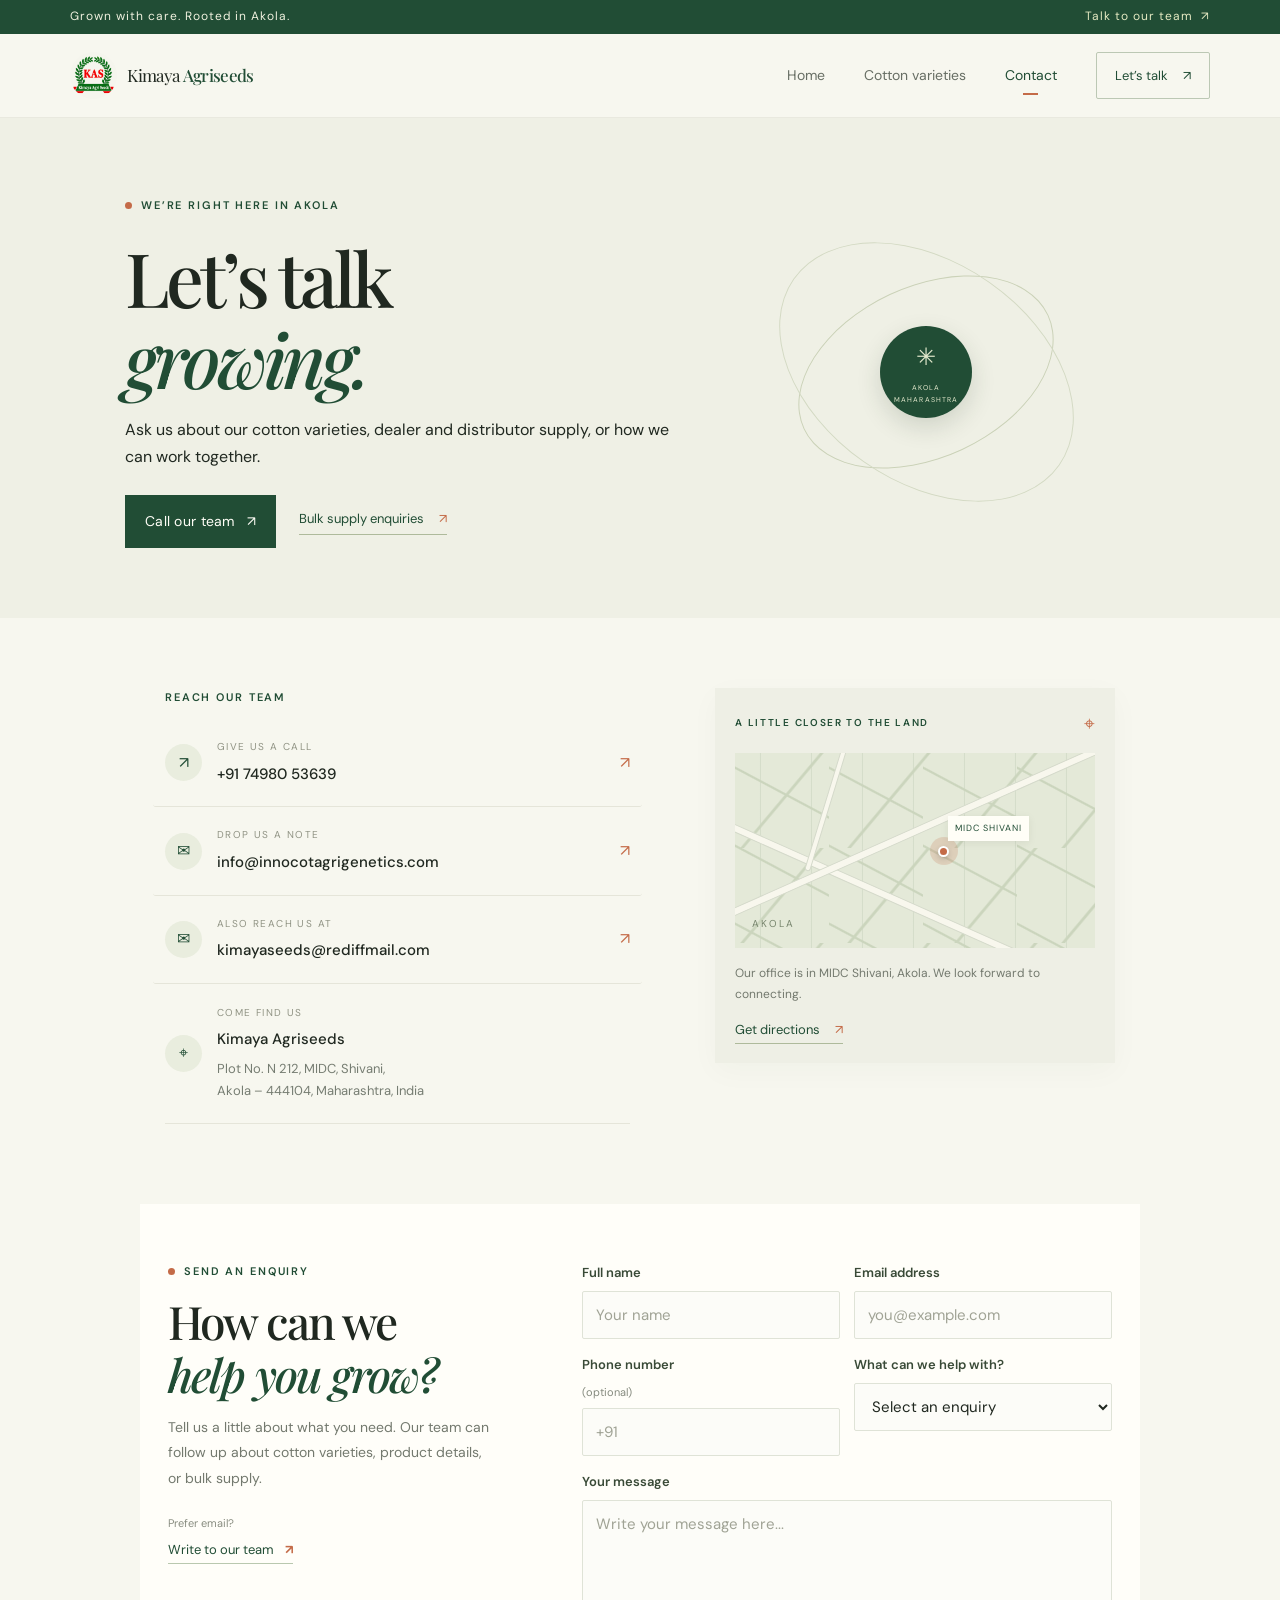
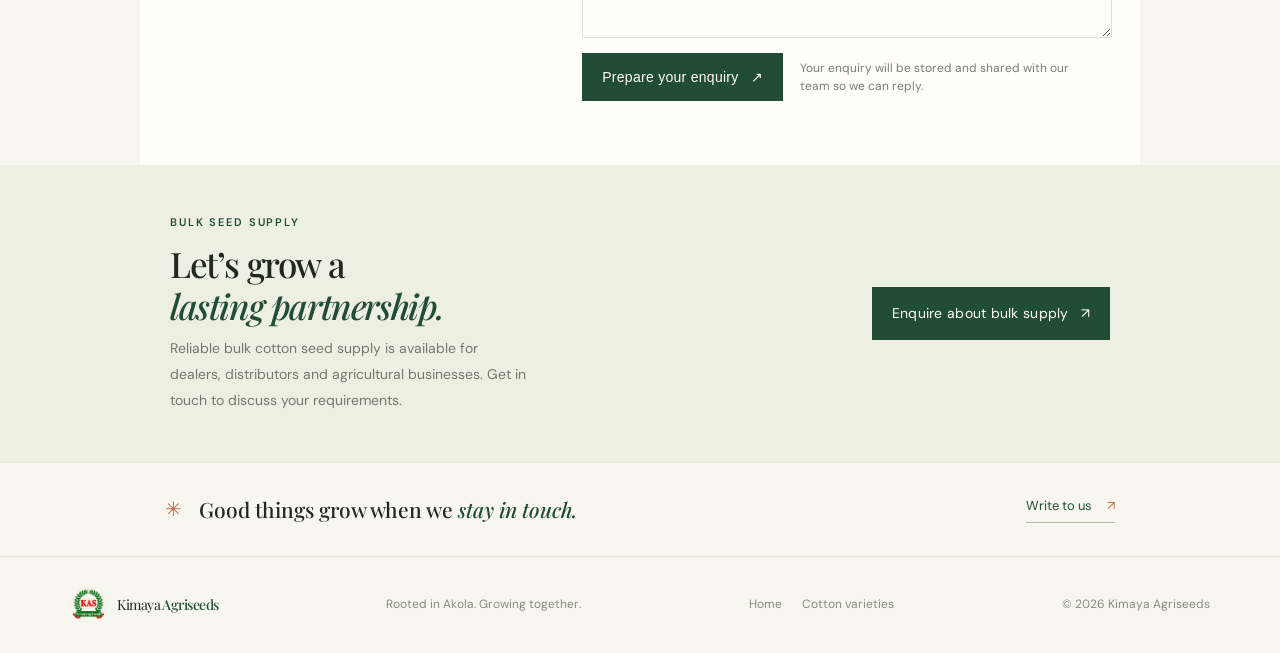
==== contact.html @ 1f1e1eb8 "Publish Kimaya Agriseeds website" ====
﻿<!doctype html>
<html lang="en"><head><meta charset="utf-8"><meta name="viewport" content="width=device-width, initial-scale=1"><meta name="theme-color" content="#f7f7ef"><meta name="description" content="Contact Kimaya Agriseeds in Akola, Maharashtra. Call, email, or find our office in MIDC Shivani."><title>Contact — Kimaya Agriseeds</title><link rel="icon" href="kimaya-emblem.png"><link rel="stylesheet" href="styles.css"></head><body><div class="topline"><span>Grown with care. Rooted in Akola.</span><a href="tel:+917498053639">Talk to our team&nbsp; ↗</a></div><header class="header"><a class="brand" href="index.html"><img src="kimaya-emblem.png" alt="Kimaya Agri Seeds emblem"><span>Kimaya <b>Agriseeds</b></span></a><button class="menu-toggle" aria-label="Open navigation" aria-expanded="false">☰</button><nav class="nav"><a href="index.html">Home</a><a href="products.html">Cotton varieties</a><a class="active" href="contact.html">Contact</a><a class="nav-cta" href="contact.html">Let’s talk <span>↗</span></a></nav></header><main><section class="contact-hero"><div><p class="eyebrow"><i></i> WE’RE RIGHT HERE IN AKOLA</p><h1>Let’s talk<br><em>growing.</em></h1><p>Ask us about our cotton varieties, dealer and distributor supply, or how we can work together.</p><div class="contact-hero-actions"><a class="button button-dark" href="tel:+917498053639">Call our team <span>↗</span></a><a class="text-link" href="#bulk-supply">Bulk supply enquiries <span>↗</span></a></div></div><div class="contact-orbit"><div class="orbit orbit-one"></div><div class="orbit orbit-two"></div><div class="orbit-center">✳<span>AKOLA<br>MAHARASHTRA</span></div></div></section><section class="contact-grid"><div class="contact-details"><p class="eyebrow">REACH OUR TEAM</p><a class="contact-card" href="tel:+917498053639"><span class="contact-icon">↗</span><span><small>GIVE US A CALL</small><b>+91 74980 53639</b></span><span class="card-arrow">↗</span></a><a class="contact-card" href="mailto:info@innocotagrigenetics.com"><span class="contact-icon">✉</span><span><small>DROP US A NOTE</small><b>info@innocotagrigenetics.com</b></span><span class="card-arrow">↗</span></a><a class="contact-card" href="mailto:kimayaseeds@rediffmail.com"><span class="contact-icon">✉</span><span><small>ALSO REACH US AT</small><b>kimayaseeds@rediffmail.com</b></span><span class="card-arrow">↗</span></a><div class="address-card"><span class="contact-icon">⌖</span><span><small>COME FIND US</small><b>Kimaya Agriseeds</b><span class="address-text">Plot No. N 212, MIDC, Shivani,<br>Akola – 444104, Maharashtra, India</span></span></div></div><div class="visit-card"><div class="visit-top"><span class="eyebrow">A LITTLE CLOSER TO THE LAND</span><span class="map-pin">⌖</span></div><div class="map-graphic"><div class="map-grid"></div><span class="map-road road-a"></span><span class="map-road road-b"></span><span class="map-road road-c"></span><span class="map-pulse"><i></i></span><span class="map-label">MIDC SHIVANI</span><span class="map-town">AKOLA</span></div><p>Our office is in MIDC Shivani, Akola. We look forward to connecting.</p><a class="text-link" href="https://www.google.com/maps/search/?api=1&query=Plot+No.+N+212%2C+MIDC%2C+Shivani%2C+Akola+444104%2C+India" target="_blank" rel="noopener">Get directions <span>↗</span></a></div></section><section class="contact-form-section" id="send-enquiry"><div class="form-intro"><p class="eyebrow"><i></i> SEND AN ENQUIRY</p><h2>How can we<br><em>help you grow?</em></h2><p>Tell us a little about what you need. Our team can follow up about cotton varieties, product details, or bulk supply.</p><div class="form-direct"><span>Prefer email?</span><a href="mailto:info@innocotagrigenetics.com">Write to our team <b>↗</b></a></div></div><form class="contact-form" id="contact-form"><div class="form-status" id="form-status" role="status" aria-live="polite" hidden></div><label class="hp-field" aria-hidden="true">Leave this field empty<input name="company_website" tabindex="-1" autocomplete="off"></label><div class="form-row"><label>Full name<input name="name" autocomplete="name" required maxlength="100" placeholder="Your name"></label><label>Email address<input name="email" type="email" autocomplete="email" required maxlength="150" placeholder="you@example.com"></label></div><div class="form-row"><label>Phone number <span>(optional)</span><input name="phone" type="tel" autocomplete="tel" maxlength="30" placeholder="+91"></label><label>What can we help with?<select name="enquiry" required><option value="" disabled selected>Select an enquiry</option><option>Farmer / product enquiry</option><option>Dealer bulk supply</option><option>Distributor partnership</option><option>Other</option></select></label></div><label>Your message<textarea name="message" required maxlength="2000" rows="5" placeholder="Write your message here..."></textarea></label><div class="form-submit-row"><button class="button button-dark" type="submit">Prepare your enquiry <span>↗</span></button><p class="form-note">Your enquiry will be stored and shared with our team so we can reply.</p></div></form></section><section class="bulk-contact" id="bulk-supply"><div><p class="eyebrow">BULK SEED SUPPLY</p><h2>Let’s grow a<br><em>lasting partnership.</em></h2><p>Reliable bulk cotton seed supply is available for dealers, distributors and agricultural businesses. Get in touch to discuss your requirements.</p></div><a class="button button-dark" href="mailto:info@innocotagrigenetics.com?subject=Bulk%20Cotton%20Seed%20Supply%20Enquiry">Enquire about bulk supply <span>↗</span></a></section><section class="contact-bottom"><span>✳</span><p>Good things grow when we <em>stay in touch.</em></p><a class="text-link" href="mailto:info@innocotagrigenetics.com">Write to us <span>↗</span></a></section></main><footer class="footer"><a class="brand footer-brand" href="index.html"><img src="kimaya-emblem.png" alt=""><span>Kimaya <b>Agriseeds</b></span></a><span>Rooted in Akola. Growing together.</span><div><a href="index.html">Home</a><a href="products.html">Cotton varieties</a></div><small>© 2026 Kimaya Agriseeds</small></footer><script src="supabase-config.js"></script><script src="script.js"></script></body></html>
---- styles.css ----
@import url('https://fonts.googleapis.com/css2?family=DM+Sans:wght@400;500;600;700&family=Playfair+Display:ital,wght@0,500;0,600;0,700;1,500;1,600&display=swap');
:root{--paper:#f7f7ef;--white:#fffef9;--ink:#202820;--forest:#214d35;--moss:#758e65;--lime:#dce7bd;--rust:#c46b48;--line:#e5e5d9;--muted:#73796e;--serif:'Playfair Display',Georgia,serif;--sans:'DM Sans',Arial,sans-serif}*{box-sizing:border-box}html{scroll-behavior:smooth}body{margin:0;background:var(--paper);color:var(--ink);font-family:var(--sans);-webkit-font-smoothing:antialiased}a{color:inherit;text-decoration:none}.topline{height:34px;padding:0 max(calc((100% - 1160px)/2),5.5%);display:flex;align-items:center;justify-content:space-between;background:var(--forest);color:#f0f1df;font-size:10px;letter-spacing:.08em}.topline a{color:#e4e9c2}.header{height:84px;padding:0 max(calc((100% - 1160px)/2),5.5%);display:flex;align-items:center;justify-content:space-between;border-bottom:1px solid #e9e9df;background:var(--paper);position:relative;z-index:5}.brand{display:inline-flex;align-items:center;gap:10px;font-family:var(--serif);font-size:17px;letter-spacing:-.04em}.brand img{width:47px;height:47px;object-fit:contain;border-radius:50%;mix-blend-mode:multiply}.brand b{font-weight:500;color:var(--forest)}.nav{display:flex;align-items:center;gap:39px;font-size:12px}.nav>a:not(.nav-cta){color:#676e64;transition:color .2s}.nav>a:hover,.nav .active{color:var(--forest)!important}.nav .active:after{content:"";height:2px;width:15px;background:var(--rust);display:block;margin:6px auto -8px}.nav-cta{padding:12px 18px;border:1px solid #bcc8b4;border-radius:2px;color:var(--forest);font-size:11px}.nav-cta span,.button span,.text-link span{margin-left:12px}.menu-toggle{display:none;background:none;border:0;font-size:23px;color:var(--forest)}.hero{min-height:570px;display:grid;grid-template-columns:1fr 1fr;gap:3%;padding:57px max(calc((100% - 1080px)/2),8.3%) 52px;align-items:center;overflow:hidden}.hero-copy{padding-bottom:12px}.eyebrow{font-size:9px;letter-spacing:.17em;font-weight:600;color:var(--forest);margin:0 0 23px;display:flex;align-items:center;gap:9px}.eyebrow i{width:7px;height:7px;background:var(--rust);display:inline-block;border-radius:50%}h1,h2,p{margin-top:0}.hero h1,.page-hero h1,.contact-hero h1{font:500 clamp(53px,6.3vw,78px)/1.08 var(--serif);letter-spacing:-.055em;margin:0 0 23px}.hero h1 em,.page-hero h1 em,.contact-hero h1 em,.intro h2 em,.product-copy h2 em,.closing h2 em,.feature-copy h2 em,.next-season h2 em{font-weight:500;color:var(--forest)}.hero-intro{color:#656c61;max-width:410px;font-size:13px;line-height:1.9;margin:0 0 28px}.hero-actions{display:flex;align-items:center;gap:26px}.button{display:inline-flex;align-items:center;justify-content:center;padding:15px 20px;font-size:11px;letter-spacing:.02em;transition:transform .2s,background .2s}.button:hover{transform:translateY(-2px)}.button-dark{background:var(--forest);color:#fffef7}.button-dark:hover{background:#163c28}.text-link{font-size:11px;color:var(--forest);padding-bottom:5px;border-bottom:1px solid #aeba9b}.text-link span{color:var(--rust)}.hero-note{display:flex;gap:12px;align-items:center;margin-top:44px;color:#72776e;font-size:10px;line-height:1.7}.hero-note b{color:var(--forest);font-weight:600}.note-mark{font-size:20px;color:var(--rust)}.hero-art{height:468px;position:relative;background:radial-gradient(ellipse at 52% 54%,#e4e7cf,#edf0e2 47%,#f3f3e8 75%);overflow:hidden}.hero-art:before{content:"";position:absolute;bottom:-70px;left:-16%;height:155px;width:132%;border-radius:50% 50% 0 0;background:#c9d0ad;transform:rotate(-4deg)}.hero-art:after{content:"";position:absolute;bottom:5px;left:-8%;height:100px;width:120%;border-radius:50% 50% 0 0;background:#dce1c7;transform:rotate(3deg)}.art-sun{position:absolute;top:40px;right:59px;width:91px;height:91px;background:#e9b88b;border-radius:50%;opacity:.7}.plant{position:absolute;bottom:-9px;left:50%;transform:translateX(-50%);height:93%;width:auto;z-index:2}.art-label{position:absolute;top:28px;left:31px;font-size:8px;letter-spacing:.15em;color:#777d64;line-height:1.8;z-index:2}.art-label b{font-size:11px;color:var(--forest);letter-spacing:.22em}.art-caption{position:absolute;right:22px;bottom:27px;font-family:var(--serif);font-size:12px;font-style:italic;color:#506b48;display:flex;align-items:center;gap:8px;z-index:3}.caption-line{width:24px;height:1px;background:var(--rust)}.trust-strip{height:88px;background:#eeefe3;display:flex;justify-content:center;align-items:center;gap:8%;padding:0 5%}.trust-strip>div{display:flex;align-items:center;gap:12px}.strip-icon{font-size:20px;color:var(--rust)}.trust-strip b,.trust-strip small{display:block}.trust-strip b{font-size:10px;font-weight:600;color:#364436}.trust-strip small{font-size:9px;color:#8a8e81;margin-top:4px}.section-wrap{max-width:1020px;margin:0 auto}.intro{display:grid;grid-template-columns:1fr 1fr;align-items:center;padding:105px 5% 112px}.intro .eyebrow{margin-bottom:18px}.intro h2,.closing h2{font:500 clamp(35px,4.2vw,50px)/1.17 var(--serif);letter-spacing:-.045em;margin:0}.intro-copy{padding-left:45px}.intro-copy p{max-width:385px;color:#6a7065;font-size:12px;line-height:1.95;margin:0 0 21px}.product-teaser{display:grid;grid-template-columns:1fr 1fr;min-height:388px;background:#e9ecdd}.seed-visual{background:radial-gradient(ellipse at 49% 52%,#e6ebd4,#dce3ce 60%,#d5ddc7);min-height:388px;display:grid;place-items:center;position:relative;overflow:hidden}.seed-visual:before,.seed-visual:after{content:"";position:absolute;width:175%;height:160px;border:1px solid rgba(64,91,58,.11);border-radius:50%;transform:rotate(-28deg)}.seed-visual:after{transform:rotate(28deg)}.seed-ring{width:207px;height:207px;border:1px solid rgba(48,80,48,.27);border-radius:50%;display:grid;place-items:center;position:relative}.seed-ring:before,.seed-ring:after{content:"";position:absolute;border:1px solid rgba(48,80,48,.17);border-radius:50%;width:250px;height:250px}.seed-ring:after{width:292px;height:292px}.seed-shape{width:62px;height:98px;border-radius:75% 12% 75% 25%;background:linear-gradient(145deg,#a28d5a,#d5c794 48%,#718358);transform:rotate(42deg);box-shadow:14px 16px 28px #44533030}.visual-note{position:absolute;bottom:25px;left:30px;font-size:8px;letter-spacing:.13em;line-height:1.8;color:#68775a}.product-copy{align-self:center;padding:55px 14% 50px}.product-copy .eyebrow{margin-bottom:18px}.product-copy h2,.feature-copy h2,.next-season h2{font:500 clamp(35px,4vw,48px)/1.19 var(--serif);letter-spacing:-.045em;margin:0 0 16px}.product-copy>p:not(.eyebrow):not(.coming-tag),.feature-copy>p:not(.eyebrow){max-width:360px;color:#6d7469;font-size:11px;line-height:1.95;margin:0 0 23px}.button-light{background:#fffef7;color:var(--forest)}.coming-tag{font-size:8px;letter-spacing:.12em;color:#77826c;margin:23px 0 0}.coming-tag span{margin-left:5px;color:var(--rust)}.closing{text-align:center;padding:92px 20px 105px}.closing .eyebrow{justify-content:center;margin-bottom:17px}.closing h2{margin-bottom:26px}.footer{min-height:97px;padding:20px max(calc((100% - 1160px)/2),5.5%);border-top:1px solid var(--line);display:flex;align-items:center;justify-content:space-between;gap:20px}.footer-brand{font-size:14px}.footer-brand img{width:37px;height:37px}.footer>span,.footer small,.footer>div{font-size:9px;color:#878b80}.footer>div{display:flex;gap:20px}.footer>div a:hover{color:var(--forest)}.page-hero{text-align:center;padding:78px 20px 65px;background:#eff0e5}.page-hero .eyebrow{justify-content:center}.page-hero h1{font-size:clamp(48px,6vw,70px);margin-bottom:19px}.page-hero>p:last-child{color:#6f766a;font-size:12px;line-height:1.8;max-width:450px;margin:0 auto}.product-feature{max-width:990px;margin:0 auto;padding:78px 25px 85px;display:grid;grid-template-columns:1fr 1fr;gap:9%;align-items:center}.feature-visual{min-height:375px}.feature-copy{padding:15px 0}.product-index{display:block;color:#a36a50;letter-spacing:.14em;font-size:8px;margin-bottom:18px}.feature-copy .feature-points{display:flex;flex-direction:column;gap:10px;margin-bottom:25px;color:#58634f;font-size:10px}.feature-points i{color:var(--rust);font-style:normal;margin-right:9px}.next-season{background:#eeefe3;padding:58px max(calc((100% - 920px)/2),8%);display:grid;grid-template-columns:50px 1fr auto;align-items:center;gap:25px}.next-icon{width:40px;height:40px;border-radius:50%;display:grid;place-items:center;background:#dce4ce;color:var(--rust);font-size:20px}.next-season .eyebrow{margin-bottom:10px}.next-season h2{font-size:34px;margin-bottom:12px}.next-season>div>p:last-child{color:#73796e;font-size:11px;line-height:1.8;margin:0;max-width:380px}.next-season>.text-link{align-self:end;margin-bottom:8px}.contact-hero{padding:78px max(calc((100% - 1030px)/2),8%) 70px;display:grid;grid-template-columns:1fr .8fr;align-items:center;min-height:350px;background:#eff0e5}.contact-hero h1{font-size:clamp(56px,6vw,75px);margin-bottom:18px}.contact-hero>div:first-child>p:last-child{max-width:370px;color:#6f766a;font-size:12px;line-height:1.9;margin:0}.contact-orbit{height:230px;position:relative;display:grid;place-items:center}.orbit{position:absolute;border:1px solid #cbd2b8;border-radius:50%;transform:rotate(-25deg)}.orbit-one{height:172px;width:270px}.orbit-two{height:220px;width:325px;transform:rotate(35deg);border-color:#d4dac4}.orbit-center{width:92px;height:92px;border-radius:50%;background:var(--forest);color:#e2e8cc;display:flex;flex-direction:column;align-items:center;justify-content:center;font-size:24px;box-shadow:0 9px 25px #263b2428}.orbit-center span{font-family:var(--sans);font-size:7px;letter-spacing:.17em;line-height:1.8;text-align:center;margin-top:5px}.contact-grid{max-width:1000px;margin:0 auto;padding:70px 25px 80px;display:grid;grid-template-columns:1fr .86fr;gap:9%;align-items:start}.contact-details>.eyebrow{margin-bottom:13px}.contact-card,.address-card{display:flex;gap:15px;align-items:center;padding:21px 0;border-bottom:1px solid var(--line)}.contact-icon{flex:none;width:37px;height:37px;background:#e9edde;color:var(--forest);display:grid;place-items:center;border-radius:50%;font-size:16px}.contact-card>span:nth-child(2),.address-card>span:nth-child(2){display:flex;flex-direction:column;gap:6px;min-width:0}.contact-card small,.address-card small{color:#909384;letter-spacing:.14em;font-size:8px}.contact-card b,.address-card b{font-size:12px;font-weight:500;overflow-wrap:anywhere}.contact-card .card-arrow{margin-left:auto;color:var(--rust)}.address-text{font-size:10px;line-height:1.7;color:#767d72}.visit-card{padding:20px;background:#eeefe5}.visit-top{display:flex;justify-content:space-between;align-items:center}.visit-top .eyebrow{font-size:8px;margin:0}.map-pin{font-size:19px;color:var(--rust)}.map-graphic{height:195px;background:#e4e9d8;position:relative;overflow:hidden;margin-top:14px}.map-grid{position:absolute;inset:0;background-image:linear-gradient(28deg,transparent 48%,#cbd5bd 49%,#cbd5bd 50%,transparent 51%),linear-gradient(130deg,transparent 45%,#cbd5bd 46%,#cbd5bd 47%,transparent 48%),linear-gradient(90deg,transparent 48%,#d5ddca 49%,#d5ddca 50%,transparent 51%);background-size:94px 78px,107px 95px,51px 100%}.map-road{position:absolute;height:8px;background:#f8f7ed;border:1px solid #d5dacb;transform-origin:left center;border-radius:10px}.road-a{width:130%;top:25%;left:-14%;transform:rotate(24deg)}.road-b{width:122%;top:84%;left:-6%;transform:rotate(-24deg)}.road-c{width:100%;top:59%;left:20%;transform:rotate(-73deg);height:6px}.map-pulse{position:absolute;top:43%;left:54%;width:28px;height:28px;border-radius:50%;background:#c46b4833;display:grid;place-items:center}.map-pulse i{width:11px;height:11px;background:var(--rust);border:2px solid white;border-radius:50%;box-shadow:0 2px 5px #3333}.map-label{position:absolute;top:32%;left:59%;background:#fffef7;padding:5px 7px;font-size:7px;letter-spacing:.12em;color:var(--forest);box-shadow:0 2px 8px #29302012}.map-town{position:absolute;bottom:16px;left:17px;font-size:8px;letter-spacing:.19em;color:#77856d}.visit-card>p{font-size:9px;color:#73796e;line-height:1.7;margin:15px 0 12px}.visit-card>.text-link{font-size:10px}.contact-bottom{border-top:1px solid var(--line);padding:30px max(calc((100% - 950px)/2),7%);display:flex;align-items:center;gap:17px}.contact-bottom>span{color:var(--rust);font-size:20px}.contact-bottom p{font:500 21px var(--serif);margin:0;flex:1}.contact-bottom p em{color:var(--forest)}.contact-bottom .text-link{white-space:nowrap;font-size:10px}
@media(min-width:1400px){.hero{padding-top:68px;padding-bottom:66px}.hero-art{height:505px}}
@media(max-width:760px){.topline{height:31px;padding:0 5%;font-size:8px}.header{height:70px;padding:0 5%}.brand{font-size:15px}.brand img{width:39px;height:39px}.menu-toggle{display:block;cursor:pointer}.nav{display:none;position:absolute;top:69px;left:0;right:0;padding:18px 6% 23px;background:var(--paper);border-bottom:1px solid var(--line);flex-direction:column;align-items:flex-start;gap:22px}.nav.open{display:flex}.nav .active:after{display:none}.nav-cta{margin-top:0}.hero{grid-template-columns:1fr;padding:48px 7% 38px;gap:34px}.hero h1{font-size:clamp(54px,12vw,70px)}.hero-art{height:min(440px,105vw);grid-row:2}.hero-note{margin-top:30px}.trust-strip{height:auto;padding:22px 7%;display:grid;grid-template-columns:1fr;gap:17px;justify-content:stretch}.trust-strip>div{gap:14px}.trust-strip b{font-size:10px}.intro{grid-template-columns:1fr;gap:24px;padding:70px 8%}.intro-copy{padding-left:0}.product-teaser{grid-template-columns:1fr}.seed-visual{min-height:320px}.product-copy{padding:45px 8%}.closing{padding:68px 7% 76px}.footer{padding:20px 6%;display:grid;grid-template-columns:1fr 1fr;gap:14px}.footer>span{display:none}.footer>div{justify-content:flex-end;gap:13px}.footer small{grid-column:1/-1}.page-hero{padding:62px 8% 52px}.page-hero h1{font-size:clamp(47px,11vw,62px)}.product-feature{grid-template-columns:1fr;gap:35px;padding:45px 7% 55px}.feature-visual{min-height:300px}.feature-copy{padding:0}.next-season{padding:42px 7%;grid-template-columns:40px 1fr;gap:17px}.next-season>.text-link{grid-column:2;justify-self:start;margin-top:3px}.contact-hero{padding:60px 8% 45px;grid-template-columns:1fr;gap:5px}.contact-orbit{height:195px}.contact-grid{grid-template-columns:1fr;gap:35px;padding:44px 7% 55px}.contact-bottom{padding:25px 7%;gap:10px;flex-wrap:wrap}.contact-bottom p{font-size:17px}.contact-bottom .text-link{margin-left:36px}}
@media(max-width:380px){.hero-actions{gap:15px}.button{padding:14px 15px}.hero-art{height:350px}.contact-bottom{align-items:flex-start}.contact-bottom p{flex-basis:75%}.contact-bottom .text-link{margin-left:35px}}
.product-gallery{padding:78px max(calc((100% - 990px)/2),6.5%) 74px;background:#f1f1e8}.gallery-heading{display:flex;align-items:end;justify-content:space-between;gap:30px;margin-bottom:28px}.gallery-heading .eyebrow{margin-bottom:14px}.gallery-heading h2{font:500 clamp(34px,4vw,45px)/1.16 var(--serif);letter-spacing:-.045em;margin:0}.gallery-heading h2 em{color:var(--forest);font-weight:500}.gallery-heading>p{font-size:11px;line-height:1.85;color:#72786c;max-width:320px;margin:0 0 4px}.gallery-grid{display:grid;grid-template-columns:1.3fr 1fr 1fr;gap:14px}.gallery-card{margin:0;min-width:0;background:#fffef9;box-shadow:0 4px 18px #27372308;transition:transform .25s,box-shadow .25s}.gallery-card:hover{transform:translateY(-4px);box-shadow:0 12px 28px #27372312}.gallery-art{height:clamp(155px,21vw,235px);overflow:hidden;background:#e4e9d8}.gallery-card-large .gallery-art{height:clamp(190px,25vw,278px)}.gallery-art img{display:block;width:100%;height:100%;object-fit:cover;transition:transform .5s}.gallery-card:hover .gallery-art img{transform:scale(1.035)}.gallery-card figcaption{min-height:69px;padding:13px 14px;display:flex;align-items:center;gap:11px}.gallery-card figcaption>span{font:500 17px var(--serif);color:#bc7252}.gallery-card figcaption b,.gallery-card figcaption small{display:block}.gallery-card figcaption b{font:500 14px var(--serif);color:#314430}.gallery-card figcaption small{font-size:9px;color:#858a7c;margin-top:4px}.gallery-note{display:flex;align-items:center;gap:8px;margin:18px 0 0;font-size:9px;line-height:1.65;color:#85897d}.gallery-note span{color:var(--rust);font-size:14px}
@media(max-width:760px){.product-gallery{padding:55px 7% 52px}.gallery-heading{display:block;margin-bottom:21px}.gallery-heading>p{margin-top:15px;max-width:460px}.gallery-grid{grid-template-columns:1fr 1fr;gap:11px}.gallery-card-large{grid-column:1/-1}.gallery-card-large .gallery-art{height:clamp(190px,52vw,290px)}.gallery-art{height:clamp(145px,37vw,210px)}.gallery-card figcaption{padding:11px 10px;gap:8px;min-height:63px}.gallery-card figcaption b{font-size:12px}.gallery-card figcaption small{font-size:8px}.gallery-note{align-items:flex-start}}
@media(max-width:420px){.gallery-grid{grid-template-columns:1fr}.gallery-card-large{grid-column:auto}.gallery-art,.gallery-card-large .gallery-art{height:clamp(185px,62vw,245px)}.gallery-card figcaption b{font-size:14px}.gallery-card figcaption small{font-size:9px}.gallery-card figcaption{padding:13px 14px}}
.feature-visual.has-photo{display:block;position:relative;width:100%;height:auto;min-height:0;aspect-ratio:4/5;background:#e2e8da;box-shadow:0 16px 40px #263b2412}.feature-visual.has-photo:before,.feature-visual.has-photo:after{display:none}.feature-visual.has-photo .product-photo{display:block;width:100%;height:100%;object-fit:contain;object-position:center}.feature-copy h2{font-size:clamp(38px,4.3vw,51px)}
.product-marathi{font-family:'Noto Sans Devanagari','Nirmala UI','Mangal',sans-serif;color:var(--forest);font-size:13px;line-height:1.9}.product-marathi-heading{font-size:14px;font-weight:600;margin:-3px 0 17px}.feature-copy .product-marathi:not(.product-marathi-heading){margin-top:-9px}.home-product-photo{background:#e6eadb}.home-product-photo:before,.home-product-photo:after{display:none}.home-product-photo img{position:absolute;inset:0;width:100%;height:100%;padding:16px;object-fit:contain;z-index:1}
.marathi-tagline{font-family:'Noto Sans Devanagari','Nirmala UI','Mangal',sans-serif;color:var(--forest);font-weight:600;font-size:17px;margin:-11px 0 15px}.hero-product-stack{height:500px;min-height:0;background:radial-gradient(ellipse at 50% 50%,#e5ead9 0,#edf0e2 60%,#f3f3e8 100%)}.hero-product-stack:before,.hero-product-stack:after{display:none}.hero-stack-glow{position:absolute;left:15%;right:15%;top:10%;bottom:8%;border:1px solid #b9c4ad88;border-radius:50%;transform:rotate(-14deg)}.hero-pack{position:absolute;margin:0;filter:drop-shadow(0 15px 15px #2936232e)}.hero-pack img{display:block;width:100%;height:100%;object-fit:contain}.pack-amdar{z-index:1;left:1%;top:17%;width:40%;height:72%;transform:rotate(-8deg)}.pack-savkar{z-index:1;right:0;top:17%;width:38%;height:72%;transform:rotate(7deg)}.pack-namdar{z-index:2;left:29%;top:5%;width:43%;height:88%}.hero-caption{position:absolute;z-index:3;bottom:20px;left:50%;transform:translateX(-50%);font-size:8px;letter-spacing:.15em;color:#59704e;white-space:nowrap}.hero-caption span{color:var(--rust);margin-left:7px}.hybrid-range{max-width:990px;margin:0 auto;padding:67px 25px 65px;display:grid;grid-template-columns:.75fr 1.25fr;gap:7%;align-items:center}.range-heading .eyebrow{margin-bottom:14px}.range-heading h2,.bulk-banner h2,.bulk-contact h2{font:500 clamp(32px,3.8vw,43px)/1.18 var(--serif);letter-spacing:-.04em;margin:0 0 12px}.range-heading h2 em,.bulk-banner h2 em,.bulk-contact h2 em{color:var(--forest);font-weight:500}.range-heading>p:last-child,.bulk-banner>div>p:last-child,.bulk-contact>div>p:last-child{font-size:11px;line-height:1.85;color:#73796e;max-width:360px;margin:0}.hybrid-grid{display:grid;grid-template-columns:1fr 1fr;gap:15px}.hybrid-card{background:#fffef9;box-shadow:0 5px 20px #263b2410;min-width:0}.hybrid-image{height:235px;background:#e9ecdd;display:grid;place-items:center;padding:13px}.hybrid-image img{display:block;height:100%;width:100%;object-fit:contain}.hybrid-info{padding:17px 17px 19px}.hybrid-info>span{font-size:8px;letter-spacing:.13em;color:#a2694e}.hybrid-info h3{font:500 23px var(--serif);margin:8px 0 13px;color:#30442e}.hybrid-info .text-link{font-size:10px}.bulk-banner{background:#eeefe3;padding:46px max(calc((100% - 940px)/2),8%);display:flex;align-items:center;justify-content:space-between;gap:28px}.bulk-banner .eyebrow{margin-bottom:12px}.bulk-banner h2{font-size:35px;margin-bottom:10px}.bulk-banner .button{white-space:nowrap}.bulk-contact{scroll-margin-top:25px;background:#eeefe3;padding:48px max(calc((100% - 940px)/2),8%);display:flex;align-items:center;justify-content:space-between;gap:28px}.bulk-contact .eyebrow{margin-bottom:12px}.bulk-contact h2{font-size:35px;margin-bottom:10px}.bulk-contact .button{white-space:nowrap}
@media(max-width:760px){.hero{min-height:0}.hero-copy{max-width:600px}.hero h1{font-size:clamp(46px,10.3vw,66px);line-height:1.07}.marathi-tagline{font-size:15px}.hero-product-stack{height:min(445px,105vw);min-height:320px}.pack-amdar{left:0;width:43%;height:70%;top:15%}.pack-savkar{right:0;width:41%;height:70%;top:15%}.pack-namdar{left:29%;width:43%;height:87%;top:4%}.hybrid-range{grid-template-columns:1fr;gap:25px;padding:47px 7%}.hybrid-grid{gap:11px}.hybrid-image{height:clamp(160px,46vw,235px)}.hybrid-info{padding:14px 12px}.hybrid-info h3{font-size:21px}.bulk-banner,.bulk-contact{padding:40px 7%;align-items:flex-start;flex-direction:column;gap:20px}.bulk-banner h2,.bulk-contact h2{font-size:32px}}
@media(max-width:420px){.hero-product-stack{height:370px;min-height:0}.hero-pack{filter:drop-shadow(0 9px 10px #29362324)}.pack-amdar{left:-3%;width:45%}.pack-savkar{right:-3%;width:44%}.pack-namdar{left:28%;width:46%}.hybrid-grid{grid-template-columns:1fr}.hybrid-image{height:225px}.hybrid-info h3{font-size:23px}}
/* Readable everyday type sizes across desktop and mobile. */
body{font-size:16px;line-height:1.65}
.topline{font-size:12px}
.nav{font-size:14px}
.nav-cta{font-size:13px}
.button{font-size:14px}
.text-link{font-size:13px}
.eyebrow{font-size:11px}
.hero-intro,.intro-copy p{font-size:15px}
.hero-note{font-size:13px}
.trust-strip b{font-size:13px}
.trust-strip small{font-size:12px}
.product-copy>p:not(.eyebrow):not(.coming-tag),.feature-copy>p:not(.eyebrow){font-size:14px}
.coming-tag{font-size:10px}
.footer>span,.footer small,.footer>div{font-size:12px}
.page-hero>p:last-child{font-size:15px}
.product-index{font-size:10px}
.gallery-heading>p,.range-heading>p:last-child,.bulk-banner>div>p:last-child,.bulk-contact>div>p:last-child{font-size:14px}
.gallery-card figcaption b{font-size:16px}
.gallery-card figcaption small{font-size:12px}
.gallery-note{font-size:12px}
.hybrid-info>span{font-size:10px}
.hybrid-info .text-link{font-size:13px}
.contact-hero>div:first-child>p:last-child{font-size:15px}
.contact-card small,.address-card small{font-size:10px}
.contact-card b,.address-card b{font-size:15px}
.address-text{font-size:13px}
.visit-top .eyebrow{font-size:10px}
.map-label{font-size:9px}
.map-town{font-size:10px}
.visit-card>p{font-size:12px}
.visit-card>.text-link{font-size:13px}
.contact-bottom .text-link{font-size:13px}
@media(max-width:760px){.hero-actions{flex-wrap:wrap;gap:14px 22px}.topline{font-size:10px}.footer>div{font-size:11px}}
.variety-proof{background:#f0f1e7;padding:72px max(calc((100% - 990px)/2),6.5%)}.proof-intro{display:grid;grid-template-columns:1fr 1fr;column-gap:35px;align-items:end;margin-bottom:27px}.proof-intro .eyebrow{grid-column:1/-1;margin-bottom:12px}.proof-intro h2{font:500 clamp(34px,4vw,44px)/1.15 var(--serif);letter-spacing:-.04em;margin:0}.proof-intro h2 em{font-weight:500;color:var(--forest)}.proof-intro>p:last-child{font-size:14px;line-height:1.8;color:#73796e;max-width:375px;margin:0}.proof-groups{display:grid;gap:13px}.proof-group{display:grid;grid-template-columns:.75fr 1.25fr;gap:23px;align-items:center;padding:20px;background:#fffef9;border:1px solid #e6e8db}.proof-group-heading{display:flex;align-items:center;gap:13px}.proof-number{font:500 22px var(--serif);color:#b56c4d}.proof-group-heading h3{font:500 20px var(--serif);color:#30442e;margin:0 0 4px}.proof-group-heading p{font-size:12px;color:#818779;margin:0}.proof-slots{display:grid;grid-template-columns:1fr 1fr;gap:11px}.proof-slot{margin:0;min-width:0;border:1px solid #e7e8df;background:#fff}.proof-art{height:123px;position:relative;overflow:hidden;background:radial-gradient(ellipse at 50% 100%,#d5dec8 0,#e6eadc 52%,#eef0e6 100%);display:flex;flex-direction:column;align-items:center;justify-content:center;color:#718263}.proof-art:before,.proof-art:after{content:"";position:absolute;width:135%;height:70px;border:1px solid #87977530;border-radius:50%;transform:rotate(-17deg);bottom:-36px}.proof-art:after{transform:rotate(17deg);bottom:-47px}.proof-art-alt{background:radial-gradient(ellipse at 50% 100%,#dedac2 0,#e8e8d7 54%,#f0efe5 100%)}.proof-art>span{position:absolute;top:10px;left:11px;font-size:9px;letter-spacing:.14em;color:#64755a}.proof-icon{font-size:27px;line-height:1;color:#7d926c;z-index:1}.proof-art small{z-index:1;font-size:11px;margin-top:6px;color:#526747}.proof-slot figcaption{padding:9px 11px}.proof-slot figcaption b,.proof-slot figcaption small{display:block}.proof-slot figcaption b{font-size:13px;color:#354733}.proof-slot figcaption small{font-size:11px;color:#85897c;margin-top:3px}.proof-note{font-size:12px;color:#787e72;margin:18px 0 0;line-height:1.7}
@media(max-width:760px){.variety-proof{padding:52px 7%}.proof-intro{grid-template-columns:1fr;gap:12px}.proof-intro .eyebrow{grid-column:auto}.proof-group{grid-template-columns:1fr;gap:14px;padding:16px}.proof-slots{gap:9px}.proof-art{height:112px}}
@media(max-width:420px){.proof-slots{grid-template-columns:1fr}.proof-art{height:145px}.proof-group-heading h3{font-size:19px}}
.three-photo-slots{grid-template-columns:repeat(3,minmax(0,1fr))}.proof-photo-art{padding:7px;text-decoration:none}.proof-photo-art:before,.proof-photo-art:after{display:none}.proof-photo-art img{display:block;width:100%;height:100%;object-fit:contain}.proof-photo-art{background:#e9ede3}
@media(max-width:760px){#namdar-proof .proof-slots,#amdar-proof .proof-slots,#savkar-proof .proof-slots{grid-template-columns:repeat(2,minmax(0,1fr))}}
@media(max-width:420px){#namdar-proof .proof-slots,#amdar-proof .proof-slots,#savkar-proof .proof-slots{grid-template-columns:1fr}}
.hero-pack{animation:packet-drift 5.6s ease-in-out infinite}.pack-amdar{animation-delay:-1.9s}.pack-savkar{animation-delay:-3.8s}.pack-namdar{animation-delay:-.5s}@keyframes packet-drift{0%,100%{translate:0 0}50%{translate:0 -8px}}.orbit-one{animation:orbit-breathe 8s ease-in-out infinite alternate}.orbit-two{animation:orbit-breathe 9s ease-in-out infinite alternate-reverse}@keyframes orbit-breathe{from{scale:1}to{scale:1.045}}.proof-photo-art img{transition:transform .35s ease}.proof-photo-art:hover img{transform:scale(1.035)}.motion-ready .reveal{opacity:0;translate:0 18px;transition:opacity .65s ease,translate .65s cubic-bezier(.2,.7,.2,1);transition-delay:var(--reveal-delay,0ms)}.motion-ready .reveal.is-visible{opacity:1;translate:0 0}
@media(prefers-reduced-motion:reduce){html{scroll-behavior:auto}*,*::before,*::after{animation-duration:.01ms!important;animation-iteration-count:1!important;transition-duration:.01ms!important;scroll-behavior:auto!important}.motion-ready .reveal{opacity:1;translate:none}}
.contact-hero-actions{display:flex;align-items:center;flex-wrap:wrap;gap:18px 23px;margin-top:25px}.contact-hero-actions .button{min-height:48px}.contact-card{margin:0 -12px;padding:20px 12px;border-radius:3px;transition:background .2s ease,box-shadow .2s ease,transform .2s ease}.contact-card:hover{background:#fffef9;box-shadow:0 7px 20px #263b240b;transform:translateX(3px)}.contact-card:hover .card-arrow{transform:translate(2px,-2px)}.contact-card .card-arrow{transition:transform .2s ease}.contact-card:focus-visible,.contact-hero-actions a:focus-visible,.visit-card a:focus-visible,.bulk-contact a:focus-visible,.bulk-banner a:focus-visible{outline:3px solid #bc7252;outline-offset:4px}.visit-card{box-shadow:0 8px 28px #263b2408}.contact-icon{transition:transform .22s ease,background .22s ease}.contact-card:hover .contact-icon{transform:scale(1.06);background:#dce5ce}
@media(max-width:760px){.contact-hero-actions{gap:14px 18px;margin-top:21px}.contact-hero-actions .button{min-height:46px}.contact-card{margin:0 -8px;padding-inline:8px}}
.contact-form-section{max-width:1000px;margin:0 auto;padding:58px 28px 64px;display:grid;grid-template-columns:.78fr 1.22fr;gap:8%;align-items:start;background:#fffef9}.form-intro .eyebrow{margin-bottom:15px}.form-intro h2{font:500 clamp(34px,4vw,46px)/1.15 var(--serif);letter-spacing:-.04em;margin:0 0 14px}.form-intro h2 em{color:var(--forest);font-weight:500}.form-intro>p:not(.eyebrow){font-size:14px;line-height:1.8;color:#73796e;margin:0;max-width:330px}.form-direct{display:flex;flex-direction:column;gap:7px;margin-top:23px}.form-direct span{font-size:11px;color:#898d81}.form-direct a{font-size:13px;color:var(--forest);width:fit-content;border-bottom:1px solid #b9c8af;padding-bottom:3px}.form-direct a b{color:var(--rust);margin-left:8px}.contact-form{display:grid;gap:15px}.form-row{display:grid;grid-template-columns:1fr 1fr;gap:14px}.contact-form label{display:flex;flex-direction:column;gap:7px;font-size:13px;font-weight:600;color:#394a37}.contact-form label>span{font-size:11px;font-weight:400;color:#858a7e}.contact-form input,.contact-form select,.contact-form textarea{width:100%;border:1px solid #dfe3d7;border-radius:2px;background:#fcfcf8;padding:12px 13px;font:400 15px/1.5 var(--sans);color:var(--ink);transition:border-color .2s,box-shadow .2s}.contact-form input,.contact-form select{min-height:48px}.contact-form textarea{min-height:130px;resize:vertical}.contact-form input::placeholder,.contact-form textarea::placeholder{color:#a0a395}.contact-form input:focus,.contact-form select:focus,.contact-form textarea:focus{outline:none;border-color:#6c8963;box-shadow:0 0 0 3px #6c896320}.form-submit-row{display:flex;align-items:center;flex-wrap:wrap;gap:13px 17px}.form-submit-row button{border:0;cursor:pointer;min-height:48px}.form-note{font-size:12px;line-height:1.5;color:#777e71;margin:0;max-width:290px}
@media(max-width:760px){.contact-form-section{margin:0 7%;padding:35px 0 42px;grid-template-columns:1fr;gap:26px}.form-intro>p:not(.eyebrow){max-width:480px}.form-direct{margin-top:15px}}
@media(max-width:480px){.form-row{grid-template-columns:1fr;gap:15px}.contact-form input,.contact-form select,.contact-form textarea{font-size:16px}.form-submit-row{align-items:flex-start;flex-direction:column}}
.hp-field{position:absolute!important;left:-10000px!important;top:auto!important;width:1px!important;height:1px!important;overflow:hidden!important}.form-status{padding:13px 15px;border:1px solid #cdddc3;background:#f0f5e9;color:#315a36;font-size:14px;line-height:1.6}.form-status.is-error{border-color:#e5c6b8;background:#fbf1eb;color:#8a452e}.contact-form button:disabled{opacity:.68;cursor:wait;transform:none}


.savkar-proof-art{height:180px;padding:0}.savkar-proof-art img{object-fit:cover}
@media(max-width:760px){.savkar-proof-art{height:150px}}
@media(max-width:420px){.savkar-proof-art{height:190px}}

.standing-photo{display:block}.standing-photo img{object-fit:cover}
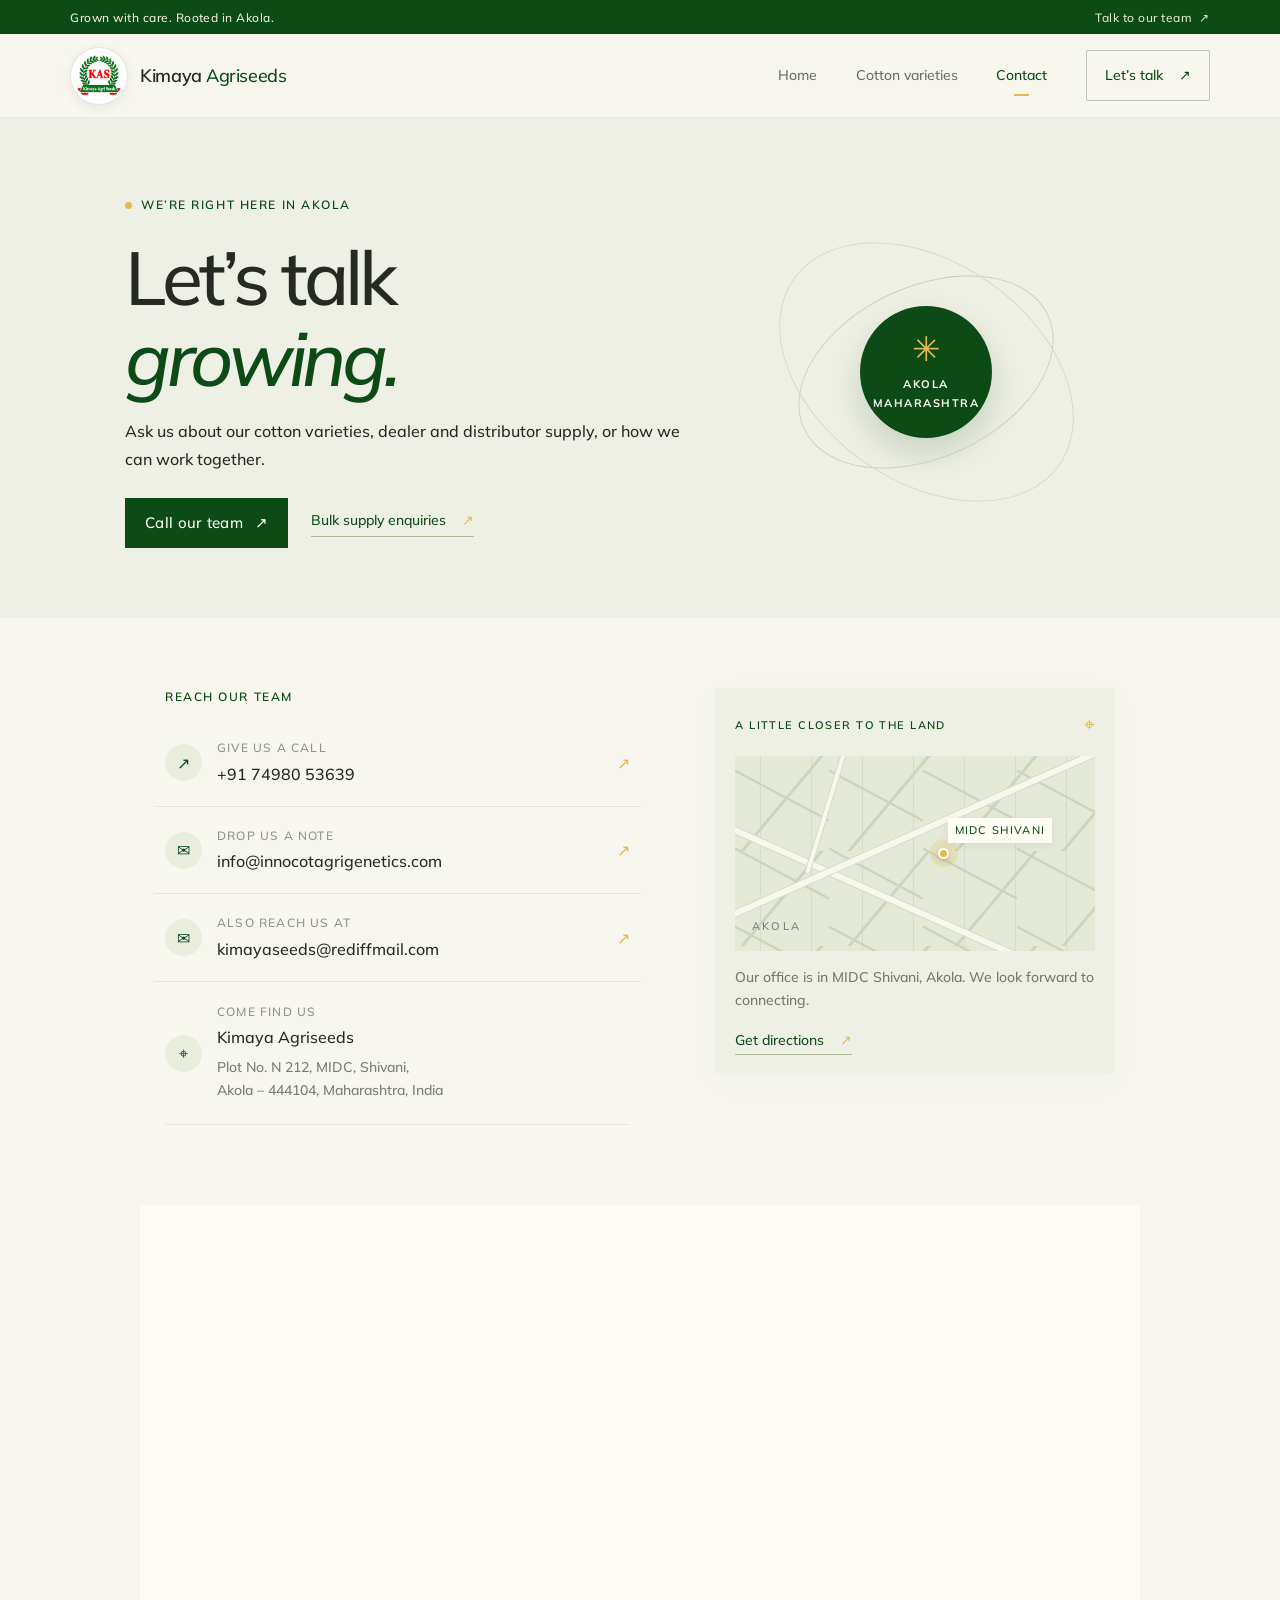
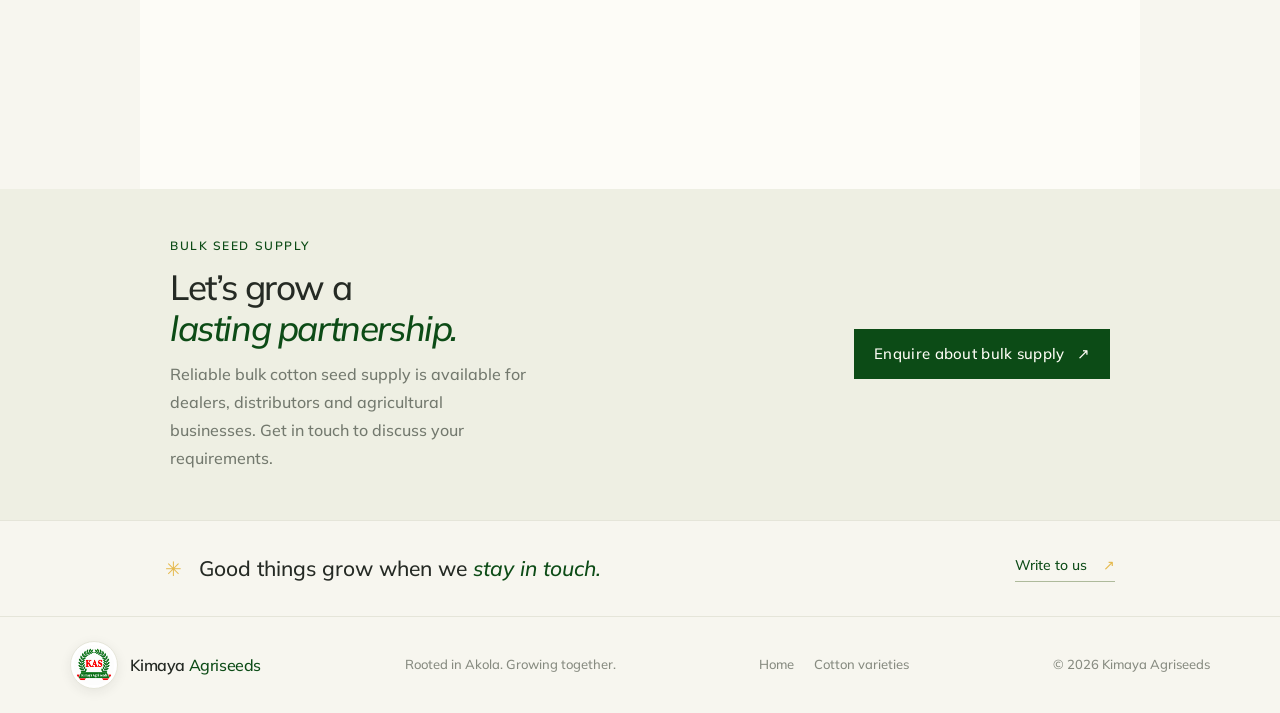
==== commit 0ce2cb68: "Install Vercel Speed Insights Implemented Vercel Speed Insights for vanilla HTML/CSS/JS project  ## " ====
--- a/contact.html
+++ b/contact.html
@@ -1,5 +1,8 @@
-﻿<!doctype html>
-<html lang="en"><head><meta charset="utf-8"><meta name="viewport" content="width=device-width, initial-scale=1"><meta name="theme-color" content="#f7f7ef"><meta name="description" content="Contact Kimaya Agriseeds in Akola, Maharashtra. Call, email, or find our office in MIDC Shivani."><title>Contact — Kimaya Agriseeds</title><link rel="icon" href="kimaya-emblem.png"><link rel="stylesheet" href="styles.css"></head><body><div class="topline"><span>Grown with care. Rooted in Akola.</span><a href="tel:+917498053639">Talk to our team&nbsp; ↗</a></div><header class="header"><a class="brand" href="index.html"><img src="kimaya-emblem.png" alt="Kimaya Agri Seeds emblem"><span>Kimaya <b>Agriseeds</b></span></a><button class="menu-toggle" aria-label="Open navigation" aria-expanded="false">☰</button><nav class="nav"><a href="index.html">Home</a><a href="products.html">Cotton varieties</a><a class="active" href="contact.html">Contact</a><a class="nav-cta" href="contact.html">Let’s talk <span>↗</span></a></nav></header><main><section class="contact-hero"><div><p class="eyebrow"><i></i> WE’RE RIGHT HERE IN AKOLA</p><h1>Let’s talk<br><em>growing.</em></h1><p>Ask us about our cotton varieties, dealer and distributor supply, or how we can work together.</p><div class="contact-hero-actions"><a class="button button-dark" href="tel:+917498053639">Call our team <span>↗</span></a><a class="text-link" href="#bulk-supply">Bulk supply enquiries <span>↗</span></a></div></div><div class="contact-orbit"><div class="orbit orbit-one"></div><div class="orbit orbit-two"></div><div class="orbit-center">✳<span>AKOLA<br>MAHARASHTRA</span></div></div></section><section class="contact-grid"><div class="contact-details"><p class="eyebrow">REACH OUR TEAM</p><a class="contact-card" href="tel:+917498053639"><span class="contact-icon">↗</span><span><small>GIVE US A CALL</small><b>+91 74980 53639</b></span><span class="card-arrow">↗</span></a><a class="contact-card" href="mailto:info@innocotagrigenetics.com"><span class="contact-icon">✉</span><span><small>DROP US A NOTE</small><b>info@innocotagrigenetics.com</b></span><span class="card-arrow">↗</span></a><a class="contact-card" href="mailto:kimayaseeds@rediffmail.com"><span class="contact-icon">✉</span><span><small>ALSO REACH US AT</small><b>kimayaseeds@rediffmail.com</b></span><span class="card-arrow">↗</span></a><div class="address-card"><span class="contact-icon">⌖</span><span><small>COME FIND US</small><b>Kimaya Agriseeds</b><span class="address-text">Plot No. N 212, MIDC, Shivani,<br>Akola – 444104, Maharashtra, India</span></span></div></div><div class="visit-card"><div class="visit-top"><span class="eyebrow">A LITTLE CLOSER TO THE LAND</span><span class="map-pin">⌖</span></div><div class="map-graphic"><div class="map-grid"></div><span class="map-road road-a"></span><span class="map-road road-b"></span><span class="map-road road-c"></span><span class="map-pulse"><i></i></span><span class="map-label">MIDC SHIVANI</span><span class="map-town">AKOLA</span></div><p>Our office is in MIDC Shivani, Akola. We look forward to connecting.</p><a class="text-link" href="https://www.google.com/maps/search/?api=1&query=Plot+No.+N+212%2C+MIDC%2C+Shivani%2C+Akola+444104%2C+India" target="_blank" rel="noopener">Get directions <span>↗</span></a></div></section><section class="contact-form-section" id="send-enquiry"><div class="form-intro"><p class="eyebrow"><i></i> SEND AN ENQUIRY</p><h2>How can we<br><em>help you grow?</em></h2><p>Tell us a little about what you need. Our team can follow up about cotton varieties, product details, or bulk supply.</p><div class="form-direct"><span>Prefer email?</span><a href="mailto:info@innocotagrigenetics.com">Write to our team <b>↗</b></a></div></div><form class="contact-form" id="contact-form"><div class="form-status" id="form-status" role="status" aria-live="polite" hidden></div><label class="hp-field" aria-hidden="true">Leave this field empty<input name="company_website" tabindex="-1" autocomplete="off"></label><div class="form-row"><label>Full name<input name="name" autocomplete="name" required maxlength="100" placeholder="Your name"></label><label>Email address<input name="email" type="email" autocomplete="email" required maxlength="150" placeholder="you@example.com"></label></div><div class="form-row"><label>Phone number <span>(optional)</span><input name="phone" type="tel" autocomplete="tel" maxlength="30" placeholder="+91"></label><label>What can we help with?<select name="enquiry" required><option value="" disabled selected>Select an enquiry</option><option>Farmer / product enquiry</option><option>Dealer bulk supply</option><option>Distributor partnership</option><option>Other</option></select></label></div><label>Your message<textarea name="message" required maxlength="2000" rows="5" placeholder="Write your message here..."></textarea></label><div class="form-submit-row"><button class="button button-dark" type="submit">Prepare your enquiry <span>↗</span></button><p class="form-note">Your enquiry will be stored and shared with our team so we can reply.</p></div></form></section><section class="bulk-contact" id="bulk-supply"><div><p class="eyebrow">BULK SEED SUPPLY</p><h2>Let’s grow a<br><em>lasting partnership.</em></h2><p>Reliable bulk cotton seed supply is available for dealers, distributors and agricultural businesses. Get in touch to discuss your requirements.</p></div><a class="button button-dark" href="mailto:info@innocotagrigenetics.com?subject=Bulk%20Cotton%20Seed%20Supply%20Enquiry">Enquire about bulk supply <span>↗</span></a></section><section class="contact-bottom"><span>✳</span><p>Good things grow when we <em>stay in touch.</em></p><a class="text-link" href="mailto:info@innocotagrigenetics.com">Write to us <span>↗</span></a></section></main><footer class="footer"><a class="brand footer-brand" href="index.html"><img src="kimaya-emblem.png" alt=""><span>Kimaya <b>Agriseeds</b></span></a><span>Rooted in Akola. Growing together.</span><div><a href="index.html">Home</a><a href="products.html">Cotton varieties</a></div><small>© 2026 Kimaya Agriseeds</small></footer><script src="supabase-config.js"></script><script src="script.js"></script></body></html>
+<!doctype html>
+<html lang="en"><head><meta charset="utf-8"><meta name="viewport" content="width=device-width, initial-scale=1"><meta name="theme-color" content="#f7f7ef"><meta name="description" content="Contact Kimaya Agriseeds in Akola, Maharashtra. Call, email, or find our office in MIDC Shivani."><title>Contact — Kimaya Agriseeds</title><link rel="icon" href="kimaya-emblem.png"><link rel="stylesheet" href="styles.css"></head><body><div class="topline"><span>Grown with care. Rooted in Akola.</span><a href="tel:+917498053639">Talk to our team&nbsp; ↗</a></div><header class="header"><a class="brand" href="index.html"><img src="kimaya-emblem.png" alt="Kimaya Agri Seeds emblem"><span>Kimaya <b>Agriseeds</b></span></a><button class="menu-toggle" aria-label="Open navigation" aria-expanded="false">☰</button><nav class="nav"><a href="index.html">Home</a><a href="products.html">Cotton varieties</a><a class="active" href="contact.html">Contact</a><a class="nav-cta" href="contact.html">Let’s talk <span>↗</span></a></nav></header><main><section class="contact-hero"><div><p class="eyebrow"><i></i> WE’RE RIGHT HERE IN AKOLA</p><h1>Let’s talk<br><em>growing.</em></h1><p>Ask us about our cotton varieties, dealer and distributor supply, or how we can work together.</p><div class="contact-hero-actions"><a class="button button-dark" href="tel:+917498053639">Call our team <span>↗</span></a><a class="text-link" href="#bulk-supply">Bulk supply enquiries <span>↗</span></a></div></div><div class="contact-orbit"><div class="orbit orbit-one"></div><div class="orbit orbit-two"></div><div class="orbit-center">✳<span>AKOLA<br>MAHARASHTRA</span></div></div></section><section class="contact-grid"><div class="contact-details"><p class="eyebrow">REACH OUR TEAM</p><a class="contact-card" href="tel:+917498053639"><span class="contact-icon">↗</span><span><small>GIVE US A CALL</small><b>+91 74980 53639</b></span><span class="card-arrow">↗</span></a><a class="contact-card" href="mailto:info@innocotagrigenetics.com"><span class="contact-icon">✉</span><span><small>DROP US A NOTE</small><b>info@innocotagrigenetics.com</b></span><span class="card-arrow">↗</span></a><a class="contact-card" href="mailto:kimayaseeds@rediffmail.com"><span class="contact-icon">✉</span><span><small>ALSO REACH US AT</small><b>kimayaseeds@rediffmail.com</b></span><span class="card-arrow">↗</span></a><div class="address-card"><span class="contact-icon">⌖</span><span><small>COME FIND US</small><b>Kimaya Agriseeds</b><span class="address-text">Plot No. N 212, MIDC, Shivani,<br>Akola – 444104, Maharashtra, India</span></span></div></div><div class="visit-card"><div class="visit-top"><span class="eyebrow">A LITTLE CLOSER TO THE LAND</span><span class="map-pin">⌖</span></div><div class="map-graphic"><div class="map-grid"></div><span class="map-road road-a"></span><span class="map-road road-b"></span><span class="map-road road-c"></span><span class="map-pulse"><i></i></span><span class="map-label">MIDC SHIVANI</span><span class="map-town">AKOLA</span></div><p>Our office is in MIDC Shivani, Akola. We look forward to connecting.</p><a class="text-link" href="https://www.google.com/maps/search/?api=1&query=Plot+No.+N+212%2C+MIDC%2C+Shivani%2C+Akola+444104%2C+India" target="_blank" rel="noopener">Get directions <span>↗</span></a></div></section><section class="contact-form-section" id="send-enquiry"><div class="form-intro"><p class="eyebrow"><i></i> SEND AN ENQUIRY</p><h2>How can we<br><em>help you grow?</em></h2><p>Tell us a little about what you need. Our team can follow up about cotton varieties, product details, or bulk supply.</p><div class="form-direct"><span>Prefer email?</span><a href="mailto:info@innocotagrigenetics.com">Write to our team <b>↗</b></a></div></div><form class="contact-form" id="contact-form"><div class="form-status" id="form-status" role="status" aria-live="polite" hidden></div><label class="hp-field" aria-hidden="true">Leave this field empty<input name="company_website" tabindex="-1" autocomplete="off"></label><div class="form-row"><label>Full name<input name="name" autocomplete="name" required maxlength="100" placeholder="Your name"></label><label>Email address<input name="email" type="email" autocomplete="email" required maxlength="150" placeholder="you@example.com"></label></div><div class="form-row"><label>Phone number <span>(optional)</span><input name="phone" type="tel" autocomplete="tel" maxlength="30" placeholder="+91"></label><label>What can we help with?<select name="enquiry" required><option value="" disabled selected>Select an enquiry</option><option>Farmer / product enquiry</option><option>Dealer bulk supply</option><option>Distributor partnership</option><option>Other</option></select></label></div><label>Your message<textarea name="message" required maxlength="2000" rows="5" placeholder="Write your message here..."></textarea></label><div class="form-submit-row"><button class="button button-dark" type="submit">Prepare your enquiry <span>↗</span></button><p class="form-note">Your enquiry will be stored and shared with our team so we can reply.</p></div></form></section><section class="bulk-contact" id="bulk-supply"><div><p class="eyebrow">BULK SEED SUPPLY</p><h2>Let’s grow a<br><em>lasting partnership.</em></h2><p>Reliable bulk cotton seed supply is available for dealers, distributors and agricultural businesses. Get in touch to discuss your requirements.</p></div><a class="button button-dark" href="mailto:info@innocotagrigenetics.com?subject=Bulk%20Cotton%20Seed%20Supply%20Enquiry">Enquire about bulk supply <span>↗</span></a></section><section class="contact-bottom"><span>✳</span><p>Good things grow when we <em>stay in touch.</em></p><a class="text-link" href="mailto:info@innocotagrigenetics.com">Write to us <span>↗</span></a></section></main><footer class="footer"><a class="brand footer-brand" href="index.html"><img src="kimaya-emblem.png" alt=""><span>Kimaya <b>Agriseeds</b></span></a><span>Rooted in Akola. Growing together.</span><div><a href="index.html">Home</a><a href="products.html">Cotton varieties</a></div><small>© 2026 Kimaya Agriseeds</small></footer><script src="supabase-config.js"></script><script src="script.js"></script><script>
+  window.si = window.si || function () { (window.siq = window.siq || []).push(arguments); };
+</script>
+<script defer src="/_vercel/speed-insights/script.js"></script></body></html>
 
 
 
--- a/styles.css
+++ b/styles.css
@@ -1,14 +1,14 @@
-@import url('https://fonts.googleapis.com/css2?family=DM+Sans:wght@400;500;600;700&family=Playfair+Display:ital,wght@0,500;0,600;0,700;1,500;1,600&display=swap');
-:root{--paper:#f7f7ef;--white:#fffef9;--ink:#202820;--forest:#214d35;--moss:#758e65;--lime:#dce7bd;--rust:#c46b48;--line:#e5e5d9;--muted:#73796e;--serif:'Playfair Display',Georgia,serif;--sans:'DM Sans',Arial,sans-serif}*{box-sizing:border-box}html{scroll-behavior:smooth}body{margin:0;background:var(--paper);color:var(--ink);font-family:var(--sans);-webkit-font-smoothing:antialiased}a{color:inherit;text-decoration:none}.topline{height:34px;padding:0 max(calc((100% - 1160px)/2),5.5%);display:flex;align-items:center;justify-content:space-between;background:var(--forest);color:#f0f1df;font-size:10px;letter-spacing:.08em}.topline a{color:#e4e9c2}.header{height:84px;padding:0 max(calc((100% - 1160px)/2),5.5%);display:flex;align-items:center;justify-content:space-between;border-bottom:1px solid #e9e9df;background:var(--paper);position:relative;z-index:5}.brand{display:inline-flex;align-items:center;gap:10px;font-family:var(--serif);font-size:17px;letter-spacing:-.04em}.brand img{width:47px;height:47px;object-fit:contain;border-radius:50%;mix-blend-mode:multiply}.brand b{font-weight:500;color:var(--forest)}.nav{display:flex;align-items:center;gap:39px;font-size:12px}.nav>a:not(.nav-cta){color:#676e64;transition:color .2s}.nav>a:hover,.nav .active{color:var(--forest)!important}.nav .active:after{content:"";height:2px;width:15px;background:var(--rust);display:block;margin:6px auto -8px}.nav-cta{padding:12px 18px;border:1px solid #bcc8b4;border-radius:2px;color:var(--forest);font-size:11px}.nav-cta span,.button span,.text-link span{margin-left:12px}.menu-toggle{display:none;background:none;border:0;font-size:23px;color:var(--forest)}.hero{min-height:570px;display:grid;grid-template-columns:1fr 1fr;gap:3%;padding:57px max(calc((100% - 1080px)/2),8.3%) 52px;align-items:center;overflow:hidden}.hero-copy{padding-bottom:12px}.eyebrow{font-size:9px;letter-spacing:.17em;font-weight:600;color:var(--forest);margin:0 0 23px;display:flex;align-items:center;gap:9px}.eyebrow i{width:7px;height:7px;background:var(--rust);display:inline-block;border-radius:50%}h1,h2,p{margin-top:0}.hero h1,.page-hero h1,.contact-hero h1{font:500 clamp(53px,6.3vw,78px)/1.08 var(--serif);letter-spacing:-.055em;margin:0 0 23px}.hero h1 em,.page-hero h1 em,.contact-hero h1 em,.intro h2 em,.product-copy h2 em,.closing h2 em,.feature-copy h2 em,.next-season h2 em{font-weight:500;color:var(--forest)}.hero-intro{color:#656c61;max-width:410px;font-size:13px;line-height:1.9;margin:0 0 28px}.hero-actions{display:flex;align-items:center;gap:26px}.button{display:inline-flex;align-items:center;justify-content:center;padding:15px 20px;font-size:11px;letter-spacing:.02em;transition:transform .2s,background .2s}.button:hover{transform:translateY(-2px)}.button-dark{background:var(--forest);color:#fffef7}.button-dark:hover{background:#163c28}.text-link{font-size:11px;color:var(--forest);padding-bottom:5px;border-bottom:1px solid #aeba9b}.text-link span{color:var(--rust)}.hero-note{display:flex;gap:12px;align-items:center;margin-top:44px;color:#72776e;font-size:10px;line-height:1.7}.hero-note b{color:var(--forest);font-weight:600}.note-mark{font-size:20px;color:var(--rust)}.hero-art{height:468px;position:relative;background:radial-gradient(ellipse at 52% 54%,#e4e7cf,#edf0e2 47%,#f3f3e8 75%);overflow:hidden}.hero-art:before{content:"";position:absolute;bottom:-70px;left:-16%;height:155px;width:132%;border-radius:50% 50% 0 0;background:#c9d0ad;transform:rotate(-4deg)}.hero-art:after{content:"";position:absolute;bottom:5px;left:-8%;height:100px;width:120%;border-radius:50% 50% 0 0;background:#dce1c7;transform:rotate(3deg)}.art-sun{position:absolute;top:40px;right:59px;width:91px;height:91px;background:#e9b88b;border-radius:50%;opacity:.7}.plant{position:absolute;bottom:-9px;left:50%;transform:translateX(-50%);height:93%;width:auto;z-index:2}.art-label{position:absolute;top:28px;left:31px;font-size:8px;letter-spacing:.15em;color:#777d64;line-height:1.8;z-index:2}.art-label b{font-size:11px;color:var(--forest);letter-spacing:.22em}.art-caption{position:absolute;right:22px;bottom:27px;font-family:var(--serif);font-size:12px;font-style:italic;color:#506b48;display:flex;align-items:center;gap:8px;z-index:3}.caption-line{width:24px;height:1px;background:var(--rust)}.trust-strip{height:88px;background:#eeefe3;display:flex;justify-content:center;align-items:center;gap:8%;padding:0 5%}.trust-strip>div{display:flex;align-items:center;gap:12px}.strip-icon{font-size:20px;color:var(--rust)}.trust-strip b,.trust-strip small{display:block}.trust-strip b{font-size:10px;font-weight:600;color:#364436}.trust-strip small{font-size:9px;color:#8a8e81;margin-top:4px}.section-wrap{max-width:1020px;margin:0 auto}.intro{display:grid;grid-template-columns:1fr 1fr;align-items:center;padding:105px 5% 112px}.intro .eyebrow{margin-bottom:18px}.intro h2,.closing h2{font:500 clamp(35px,4.2vw,50px)/1.17 var(--serif);letter-spacing:-.045em;margin:0}.intro-copy{padding-left:45px}.intro-copy p{max-width:385px;color:#6a7065;font-size:12px;line-height:1.95;margin:0 0 21px}.product-teaser{display:grid;grid-template-columns:1fr 1fr;min-height:388px;background:#e9ecdd}.seed-visual{background:radial-gradient(ellipse at 49% 52%,#e6ebd4,#dce3ce 60%,#d5ddc7);min-height:388px;display:grid;place-items:center;position:relative;overflow:hidden}.seed-visual:before,.seed-visual:after{content:"";position:absolute;width:175%;height:160px;border:1px solid rgba(64,91,58,.11);border-radius:50%;transform:rotate(-28deg)}.seed-visual:after{transform:rotate(28deg)}.seed-ring{width:207px;height:207px;border:1px solid rgba(48,80,48,.27);border-radius:50%;display:grid;place-items:center;position:relative}.seed-ring:before,.seed-ring:after{content:"";position:absolute;border:1px solid rgba(48,80,48,.17);border-radius:50%;width:250px;height:250px}.seed-ring:after{width:292px;height:292px}.seed-shape{width:62px;height:98px;border-radius:75% 12% 75% 25%;background:linear-gradient(145deg,#a28d5a,#d5c794 48%,#718358);transform:rotate(42deg);box-shadow:14px 16px 28px #44533030}.visual-note{position:absolute;bottom:25px;left:30px;font-size:8px;letter-spacing:.13em;line-height:1.8;color:#68775a}.product-copy{align-self:center;padding:55px 14% 50px}.product-copy .eyebrow{margin-bottom:18px}.product-copy h2,.feature-copy h2,.next-season h2{font:500 clamp(35px,4vw,48px)/1.19 var(--serif);letter-spacing:-.045em;margin:0 0 16px}.product-copy>p:not(.eyebrow):not(.coming-tag),.feature-copy>p:not(.eyebrow){max-width:360px;color:#6d7469;font-size:11px;line-height:1.95;margin:0 0 23px}.button-light{background:#fffef7;color:var(--forest)}.coming-tag{font-size:8px;letter-spacing:.12em;color:#77826c;margin:23px 0 0}.coming-tag span{margin-left:5px;color:var(--rust)}.closing{text-align:center;padding:92px 20px 105px}.closing .eyebrow{justify-content:center;margin-bottom:17px}.closing h2{margin-bottom:26px}.footer{min-height:97px;padding:20px max(calc((100% - 1160px)/2),5.5%);border-top:1px solid var(--line);display:flex;align-items:center;justify-content:space-between;gap:20px}.footer-brand{font-size:14px}.footer-brand img{width:37px;height:37px}.footer>span,.footer small,.footer>div{font-size:9px;color:#878b80}.footer>div{display:flex;gap:20px}.footer>div a:hover{color:var(--forest)}.page-hero{text-align:center;padding:78px 20px 65px;background:#eff0e5}.page-hero .eyebrow{justify-content:center}.page-hero h1{font-size:clamp(48px,6vw,70px);margin-bottom:19px}.page-hero>p:last-child{color:#6f766a;font-size:12px;line-height:1.8;max-width:450px;margin:0 auto}.product-feature{max-width:990px;margin:0 auto;padding:78px 25px 85px;display:grid;grid-template-columns:1fr 1fr;gap:9%;align-items:center}.feature-visual{min-height:375px}.feature-copy{padding:15px 0}.product-index{display:block;color:#a36a50;letter-spacing:.14em;font-size:8px;margin-bottom:18px}.feature-copy .feature-points{display:flex;flex-direction:column;gap:10px;margin-bottom:25px;color:#58634f;font-size:10px}.feature-points i{color:var(--rust);font-style:normal;margin-right:9px}.next-season{background:#eeefe3;padding:58px max(calc((100% - 920px)/2),8%);display:grid;grid-template-columns:50px 1fr auto;align-items:center;gap:25px}.next-icon{width:40px;height:40px;border-radius:50%;display:grid;place-items:center;background:#dce4ce;color:var(--rust);font-size:20px}.next-season .eyebrow{margin-bottom:10px}.next-season h2{font-size:34px;margin-bottom:12px}.next-season>div>p:last-child{color:#73796e;font-size:11px;line-height:1.8;margin:0;max-width:380px}.next-season>.text-link{align-self:end;margin-bottom:8px}.contact-hero{padding:78px max(calc((100% - 1030px)/2),8%) 70px;display:grid;grid-template-columns:1fr .8fr;align-items:center;min-height:350px;background:#eff0e5}.contact-hero h1{font-size:clamp(56px,6vw,75px);margin-bottom:18px}.contact-hero>div:first-child>p:last-child{max-width:370px;color:#6f766a;font-size:12px;line-height:1.9;margin:0}.contact-orbit{height:230px;position:relative;display:grid;place-items:center}.orbit{position:absolute;border:1px solid #cbd2b8;border-radius:50%;transform:rotate(-25deg)}.orbit-one{height:172px;width:270px}.orbit-two{height:220px;width:325px;transform:rotate(35deg);border-color:#d4dac4}.orbit-center{width:92px;height:92px;border-radius:50%;background:var(--forest);color:#e2e8cc;display:flex;flex-direction:column;align-items:center;justify-content:center;font-size:24px;box-shadow:0 9px 25px #263b2428}.orbit-center span{font-family:var(--sans);font-size:7px;letter-spacing:.17em;line-height:1.8;text-align:center;margin-top:5px}.contact-grid{max-width:1000px;margin:0 auto;padding:70px 25px 80px;display:grid;grid-template-columns:1fr .86fr;gap:9%;align-items:start}.contact-details>.eyebrow{margin-bottom:13px}.contact-card,.address-card{display:flex;gap:15px;align-items:center;padding:21px 0;border-bottom:1px solid var(--line)}.contact-icon{flex:none;width:37px;height:37px;background:#e9edde;color:var(--forest);display:grid;place-items:center;border-radius:50%;font-size:16px}.contact-card>span:nth-child(2),.address-card>span:nth-child(2){display:flex;flex-direction:column;gap:6px;min-width:0}.contact-card small,.address-card small{color:#909384;letter-spacing:.14em;font-size:8px}.contact-card b,.address-card b{font-size:12px;font-weight:500;overflow-wrap:anywhere}.contact-card .card-arrow{margin-left:auto;color:var(--rust)}.address-text{font-size:10px;line-height:1.7;color:#767d72}.visit-card{padding:20px;background:#eeefe5}.visit-top{display:flex;justify-content:space-between;align-items:center}.visit-top .eyebrow{font-size:8px;margin:0}.map-pin{font-size:19px;color:var(--rust)}.map-graphic{height:195px;background:#e4e9d8;position:relative;overflow:hidden;margin-top:14px}.map-grid{position:absolute;inset:0;background-image:linear-gradient(28deg,transparent 48%,#cbd5bd 49%,#cbd5bd 50%,transparent 51%),linear-gradient(130deg,transparent 45%,#cbd5bd 46%,#cbd5bd 47%,transparent 48%),linear-gradient(90deg,transparent 48%,#d5ddca 49%,#d5ddca 50%,transparent 51%);background-size:94px 78px,107px 95px,51px 100%}.map-road{position:absolute;height:8px;background:#f8f7ed;border:1px solid #d5dacb;transform-origin:left center;border-radius:10px}.road-a{width:130%;top:25%;left:-14%;transform:rotate(24deg)}.road-b{width:122%;top:84%;left:-6%;transform:rotate(-24deg)}.road-c{width:100%;top:59%;left:20%;transform:rotate(-73deg);height:6px}.map-pulse{position:absolute;top:43%;left:54%;width:28px;height:28px;border-radius:50%;background:#c46b4833;display:grid;place-items:center}.map-pulse i{width:11px;height:11px;background:var(--rust);border:2px solid white;border-radius:50%;box-shadow:0 2px 5px #3333}.map-label{position:absolute;top:32%;left:59%;background:#fffef7;padding:5px 7px;font-size:7px;letter-spacing:.12em;color:var(--forest);box-shadow:0 2px 8px #29302012}.map-town{position:absolute;bottom:16px;left:17px;font-size:8px;letter-spacing:.19em;color:#77856d}.visit-card>p{font-size:9px;color:#73796e;line-height:1.7;margin:15px 0 12px}.visit-card>.text-link{font-size:10px}.contact-bottom{border-top:1px solid var(--line);padding:30px max(calc((100% - 950px)/2),7%);display:flex;align-items:center;gap:17px}.contact-bottom>span{color:var(--rust);font-size:20px}.contact-bottom p{font:500 21px var(--serif);margin:0;flex:1}.contact-bottom p em{color:var(--forest)}.contact-bottom .text-link{white-space:nowrap;font-size:10px}
+@import url('https://fonts.googleapis.com/css2?family=Mulish:wght@400;500;600;700;800&display=swap');
+:root{--paper:#F7F6EF;--white:#FDFCF7;--ink:#252A24;--forest:#0C4B16;--moss:#66805E;--lime:#EAF0DF;--rust:#E5B94D;--line:#e5e5d9;--muted:#73796e;--sans:'Mulish',Arial,sans-serif;--serif:var(--sans)}*{box-sizing:border-box}html{scroll-behavior:smooth}body{margin:0;background:var(--paper);color:var(--ink);font-family:var(--sans);-webkit-font-smoothing:antialiased}a{color:inherit;text-decoration:none}.topline{height:34px;padding:0 max(calc((100% - 1160px)/2),5.5%);display:flex;align-items:center;justify-content:space-between;background:var(--forest);color:#f0f1df;font-size:10px;letter-spacing:.08em}.topline a{color:#e4e9c2}.header{height:84px;padding:0 max(calc((100% - 1160px)/2),5.5%);display:flex;align-items:center;justify-content:space-between;border-bottom:1px solid #e9e9df;background:var(--paper);position:relative;z-index:5}.brand{display:inline-flex;align-items:center;gap:10px;font-family:var(--sans);font-size:17px;letter-spacing:-.04em}.brand img{width:47px;height:47px;object-fit:contain;border-radius:50%;mix-blend-mode:multiply}.brand b{font-weight:500;color:var(--forest)}.nav{display:flex;align-items:center;gap:39px;font-size:12px}.nav>a:not(.nav-cta){color:#676e64;transition:color .2s}.nav>a:hover,.nav .active{color:var(--forest)!important}.nav .active:after{content:"";height:2px;width:15px;background:var(--rust);display:block;margin:6px auto -8px}.nav-cta{padding:12px 18px;border:1px solid #bcc8b4;border-radius:2px;color:var(--forest);font-size:11px}.nav-cta span,.button span,.text-link span{margin-left:12px}.menu-toggle{display:none;background:none;border:0;font-size:23px;color:var(--forest)}.hero{min-height:570px;display:grid;grid-template-columns:1fr 1fr;gap:3%;padding:57px max(calc((100% - 1080px)/2),8.3%) 52px;align-items:center;overflow:hidden}.hero-copy{padding-bottom:12px}.eyebrow{font-size:9px;letter-spacing:.17em;font-weight:600;color:var(--forest);margin:0 0 23px;display:flex;align-items:center;gap:9px}.eyebrow i{width:7px;height:7px;background:var(--rust);display:inline-block;border-radius:50%}h1,h2,p{margin-top:0}.hero h1,.page-hero h1,.contact-hero h1{font:500 clamp(53px,6.3vw,78px)/1.08 var(--serif);letter-spacing:-.055em;margin:0 0 23px}.hero h1 em,.page-hero h1 em,.contact-hero h1 em,.intro h2 em,.product-copy h2 em,.closing h2 em,.feature-copy h2 em,.next-season h2 em{font-weight:500;color:var(--forest)}.hero-intro{color:#656c61;max-width:410px;font-size:13px;line-height:1.9;margin:0 0 28px}.hero-actions{display:flex;align-items:center;gap:26px}.button{display:inline-flex;align-items:center;justify-content:center;padding:15px 20px;font-size:11px;letter-spacing:.02em;transition:transform .2s,background .2s}.button:hover{transform:translateY(-2px)}.button-dark{background:var(--forest);color:#fffef7}.button-dark:hover{background:#163c28}.text-link{font-size:11px;color:var(--forest);padding-bottom:5px;border-bottom:1px solid #aeba9b}.text-link span{color:var(--rust)}.hero-note{display:flex;gap:12px;align-items:center;margin-top:44px;color:#72776e;font-size:10px;line-height:1.7}.hero-note b{color:var(--forest);font-weight:600}.note-mark{font-size:20px;color:var(--rust)}.hero-art{height:468px;position:relative;background:radial-gradient(ellipse at 52% 54%,#e4e7cf,#edf0e2 47%,#f3f3e8 75%);overflow:hidden}.hero-art:before{content:"";position:absolute;bottom:-70px;left:-16%;height:155px;width:132%;border-radius:50% 50% 0 0;background:#c9d0ad;transform:rotate(-4deg)}.hero-art:after{content:"";position:absolute;bottom:5px;left:-8%;height:100px;width:120%;border-radius:50% 50% 0 0;background:#dce1c7;transform:rotate(3deg)}.art-sun{position:absolute;top:40px;right:59px;width:91px;height:91px;background:#E5B94D;border-radius:50%;opacity:.7}.plant{position:absolute;bottom:-9px;left:50%;transform:translateX(-50%);height:93%;width:auto;z-index:2}.art-label{position:absolute;top:28px;left:31px;font-size:8px;letter-spacing:.15em;color:#777d64;line-height:1.8;z-index:2}.art-label b{font-size:11px;color:var(--forest);letter-spacing:.22em}.art-caption{position:absolute;right:22px;bottom:27px;font-family:var(--sans);font-size:12px;font-style:italic;color:#506b48;display:flex;align-items:center;gap:8px;z-index:3}.caption-line{width:24px;height:1px;background:var(--rust)}.trust-strip{height:88px;background:#eeefe3;display:flex;justify-content:center;align-items:center;gap:8%;padding:0 5%}.trust-strip>div{display:flex;align-items:center;gap:12px}.strip-icon{font-size:20px;color:var(--rust)}.trust-strip b,.trust-strip small{display:block}.trust-strip b{font-size:10px;font-weight:600;color:#364436}.trust-strip small{font-size:9px;color:#8a8e81;margin-top:4px}.section-wrap{max-width:1020px;margin:0 auto}.intro{display:grid;grid-template-columns:1fr 1fr;align-items:center;padding:105px 5% 112px}.intro .eyebrow{margin-bottom:18px}.intro h2,.closing h2{font:500 clamp(35px,4.2vw,50px)/1.17 var(--serif);letter-spacing:-.045em;margin:0}.intro-copy{padding-left:45px}.intro-copy p{max-width:385px;color:#6a7065;font-size:12px;line-height:1.95;margin:0 0 21px}.product-teaser{display:grid;grid-template-columns:1fr 1fr;min-height:388px;background:#e9ecdd}.seed-visual{background:radial-gradient(ellipse at 49% 52%,#e6ebd4,#dce3ce 60%,#d5ddc7);min-height:388px;display:grid;place-items:center;position:relative;overflow:hidden}.seed-visual:before,.seed-visual:after{content:"";position:absolute;width:175%;height:160px;border:1px solid rgba(64,91,58,.11);border-radius:50%;transform:rotate(-28deg)}.seed-visual:after{transform:rotate(28deg)}.seed-ring{width:207px;height:207px;border:1px solid rgba(48,80,48,.27);border-radius:50%;display:grid;place-items:center;position:relative}.seed-ring:before,.seed-ring:after{content:"";position:absolute;border:1px solid rgba(48,80,48,.17);border-radius:50%;width:250px;height:250px}.seed-ring:after{width:292px;height:292px}.seed-shape{width:62px;height:98px;border-radius:75% 12% 75% 25%;background:linear-gradient(145deg,#a28d5a,#d5c794 48%,#718358);transform:rotate(42deg);box-shadow:14px 16px 28px #44533030}.visual-note{position:absolute;bottom:25px;left:30px;font-size:8px;letter-spacing:.13em;line-height:1.8;color:#68775a}.product-copy{align-self:center;padding:55px 14% 50px}.product-copy .eyebrow{margin-bottom:18px}.product-copy h2,.feature-copy h2,.next-season h2{font:500 clamp(35px,4vw,48px)/1.19 var(--serif);letter-spacing:-.045em;margin:0 0 16px}.product-copy>p:not(.eyebrow):not(.coming-tag),.feature-copy>p:not(.eyebrow){max-width:360px;color:#6d7469;font-size:11px;line-height:1.95;margin:0 0 23px}.button-light{background:#fffef7;color:var(--forest)}.coming-tag{font-size:8px;letter-spacing:.12em;color:#77826c;margin:23px 0 0}.coming-tag span{margin-left:5px;color:var(--rust)}.closing{text-align:center;padding:92px 20px 105px}.closing .eyebrow{justify-content:center;margin-bottom:17px}.closing h2{margin-bottom:26px}.footer{min-height:97px;padding:20px max(calc((100% - 1160px)/2),5.5%);border-top:1px solid var(--line);display:flex;align-items:center;justify-content:space-between;gap:20px}.footer-brand{font-size:14px}.footer-brand img{width:37px;height:37px}.footer>span,.footer small,.footer>div{font-size:9px;color:#878b80}.footer>div{display:flex;gap:20px}.footer>div a:hover{color:var(--forest)}.page-hero{text-align:center;padding:78px 20px 65px;background:#eff0e5}.page-hero .eyebrow{justify-content:center}.page-hero h1{font-size:clamp(48px,6vw,70px);margin-bottom:19px}.page-hero>p:last-child{color:#6f766a;font-size:12px;line-height:1.8;max-width:450px;margin:0 auto}.product-feature{max-width:990px;margin:0 auto;padding:78px 25px 85px;display:grid;grid-template-columns:1fr 1fr;gap:9%;align-items:center}.feature-visual{min-height:375px}.feature-copy{padding:15px 0}.product-index{display:block;color:#B38B2E;letter-spacing:.14em;font-size:8px;margin-bottom:18px}.feature-copy .feature-points{display:flex;flex-direction:column;gap:10px;margin-bottom:25px;color:#58634f;font-size:10px}.feature-points i{color:var(--rust);font-style:normal;margin-right:9px}.next-season{background:#eeefe3;padding:58px max(calc((100% - 920px)/2),8%);display:grid;grid-template-columns:50px 1fr auto;align-items:center;gap:25px}.next-icon{width:40px;height:40px;border-radius:50%;display:grid;place-items:center;background:#dce4ce;color:var(--rust);font-size:20px}.next-season .eyebrow{margin-bottom:10px}.next-season h2{font-size:34px;margin-bottom:12px}.next-season>div>p:last-child{color:#73796e;font-size:11px;line-height:1.8;margin:0;max-width:380px}.next-season>.text-link{align-self:end;margin-bottom:8px}.contact-hero{padding:78px max(calc((100% - 1030px)/2),8%) 70px;display:grid;grid-template-columns:1fr .8fr;align-items:center;min-height:350px;background:#eff0e5}.contact-hero h1{font-size:clamp(56px,6vw,75px);margin-bottom:18px}.contact-hero>div:first-child>p:last-child{max-width:370px;color:#6f766a;font-size:12px;line-height:1.9;margin:0}.contact-orbit{height:230px;position:relative;display:grid;place-items:center}.orbit{position:absolute;border:1px solid #cbd2b8;border-radius:50%;transform:rotate(-25deg)}.orbit-one{height:172px;width:270px}.orbit-two{height:220px;width:325px;transform:rotate(35deg);border-color:#d4dac4}.orbit-center{width:92px;height:92px;border-radius:50%;background:var(--forest);color:#e2e8cc;display:flex;flex-direction:column;align-items:center;justify-content:center;font-size:24px;box-shadow:0 9px 25px #263b2428}.orbit-center span{font-family:var(--sans);font-size:7px;letter-spacing:.17em;line-height:1.8;text-align:center;margin-top:5px}.contact-grid{max-width:1000px;margin:0 auto;padding:70px 25px 80px;display:grid;grid-template-columns:1fr .86fr;gap:9%;align-items:start}.contact-details>.eyebrow{margin-bottom:13px}.contact-card,.address-card{display:flex;gap:15px;align-items:center;padding:21px 0;border-bottom:1px solid var(--line)}.contact-icon{flex:none;width:37px;height:37px;background:#e9edde;color:var(--forest);display:grid;place-items:center;border-radius:50%;font-size:16px}.contact-card>span:nth-child(2),.address-card>span:nth-child(2){display:flex;flex-direction:column;gap:6px;min-width:0}.contact-card small,.address-card small{color:#909384;letter-spacing:.14em;font-size:8px}.contact-card b,.address-card b{font-size:12px;font-weight:500;overflow-wrap:anywhere}.contact-card .card-arrow{margin-left:auto;color:var(--rust)}.address-text{font-size:10px;line-height:1.7;color:#767d72}.visit-card{padding:20px;background:#eeefe5}.visit-top{display:flex;justify-content:space-between;align-items:center}.visit-top .eyebrow{font-size:8px;margin:0}.map-pin{font-size:19px;color:var(--rust)}.map-graphic{height:195px;background:#e4e9d8;position:relative;overflow:hidden;margin-top:14px}.map-grid{position:absolute;inset:0;background-image:linear-gradient(28deg,transparent 48%,#cbd5bd 49%,#cbd5bd 50%,transparent 51%),linear-gradient(130deg,transparent 45%,#cbd5bd 46%,#cbd5bd 47%,transparent 48%),linear-gradient(90deg,transparent 48%,#d5ddca 49%,#d5ddca 50%,transparent 51%);background-size:94px 78px,107px 95px,51px 100%}.map-road{position:absolute;height:8px;background:#f8f7ed;border:1px solid #d5dacb;transform-origin:left center;border-radius:10px}.road-a{width:130%;top:25%;left:-14%;transform:rotate(24deg)}.road-b{width:122%;top:84%;left:-6%;transform:rotate(-24deg)}.road-c{width:100%;top:59%;left:20%;transform:rotate(-73deg);height:6px}.map-pulse{position:absolute;top:43%;left:54%;width:28px;height:28px;border-radius:50%;background:#E5B94D33;display:grid;place-items:center}.map-pulse i{width:11px;height:11px;background:var(--rust);border:2px solid white;border-radius:50%;box-shadow:0 2px 5px #3333}.map-label{position:absolute;top:32%;left:59%;background:#fffef7;padding:5px 7px;font-size:7px;letter-spacing:.12em;color:var(--forest);box-shadow:0 2px 8px #29302012}.map-town{position:absolute;bottom:16px;left:17px;font-size:8px;letter-spacing:.19em;color:#77856d}.visit-card>p{font-size:9px;color:#73796e;line-height:1.7;margin:15px 0 12px}.visit-card>.text-link{font-size:10px}.contact-bottom{border-top:1px solid var(--line);padding:30px max(calc((100% - 950px)/2),7%);display:flex;align-items:center;gap:17px}.contact-bottom>span{color:var(--rust);font-size:20px}.contact-bottom p{font:500 21px var(--serif);margin:0;flex:1}.contact-bottom p em{color:var(--forest)}.contact-bottom .text-link{white-space:nowrap;font-size:10px}
 @media(min-width:1400px){.hero{padding-top:68px;padding-bottom:66px}.hero-art{height:505px}}
 @media(max-width:760px){.topline{height:31px;padding:0 5%;font-size:8px}.header{height:70px;padding:0 5%}.brand{font-size:15px}.brand img{width:39px;height:39px}.menu-toggle{display:block;cursor:pointer}.nav{display:none;position:absolute;top:69px;left:0;right:0;padding:18px 6% 23px;background:var(--paper);border-bottom:1px solid var(--line);flex-direction:column;align-items:flex-start;gap:22px}.nav.open{display:flex}.nav .active:after{display:none}.nav-cta{margin-top:0}.hero{grid-template-columns:1fr;padding:48px 7% 38px;gap:34px}.hero h1{font-size:clamp(54px,12vw,70px)}.hero-art{height:min(440px,105vw);grid-row:2}.hero-note{margin-top:30px}.trust-strip{height:auto;padding:22px 7%;display:grid;grid-template-columns:1fr;gap:17px;justify-content:stretch}.trust-strip>div{gap:14px}.trust-strip b{font-size:10px}.intro{grid-template-columns:1fr;gap:24px;padding:70px 8%}.intro-copy{padding-left:0}.product-teaser{grid-template-columns:1fr}.seed-visual{min-height:320px}.product-copy{padding:45px 8%}.closing{padding:68px 7% 76px}.footer{padding:20px 6%;display:grid;grid-template-columns:1fr 1fr;gap:14px}.footer>span{display:none}.footer>div{justify-content:flex-end;gap:13px}.footer small{grid-column:1/-1}.page-hero{padding:62px 8% 52px}.page-hero h1{font-size:clamp(47px,11vw,62px)}.product-feature{grid-template-columns:1fr;gap:35px;padding:45px 7% 55px}.feature-visual{min-height:300px}.feature-copy{padding:0}.next-season{padding:42px 7%;grid-template-columns:40px 1fr;gap:17px}.next-season>.text-link{grid-column:2;justify-self:start;margin-top:3px}.contact-hero{padding:60px 8% 45px;grid-template-columns:1fr;gap:5px}.contact-orbit{height:195px}.contact-grid{grid-template-columns:1fr;gap:35px;padding:44px 7% 55px}.contact-bottom{padding:25px 7%;gap:10px;flex-wrap:wrap}.contact-bottom p{font-size:17px}.contact-bottom .text-link{margin-left:36px}}
 @media(max-width:380px){.hero-actions{gap:15px}.button{padding:14px 15px}.hero-art{height:350px}.contact-bottom{align-items:flex-start}.contact-bottom p{flex-basis:75%}.contact-bottom .text-link{margin-left:35px}}
-.product-gallery{padding:78px max(calc((100% - 990px)/2),6.5%) 74px;background:#f1f1e8}.gallery-heading{display:flex;align-items:end;justify-content:space-between;gap:30px;margin-bottom:28px}.gallery-heading .eyebrow{margin-bottom:14px}.gallery-heading h2{font:500 clamp(34px,4vw,45px)/1.16 var(--serif);letter-spacing:-.045em;margin:0}.gallery-heading h2 em{color:var(--forest);font-weight:500}.gallery-heading>p{font-size:11px;line-height:1.85;color:#72786c;max-width:320px;margin:0 0 4px}.gallery-grid{display:grid;grid-template-columns:1.3fr 1fr 1fr;gap:14px}.gallery-card{margin:0;min-width:0;background:#fffef9;box-shadow:0 4px 18px #27372308;transition:transform .25s,box-shadow .25s}.gallery-card:hover{transform:translateY(-4px);box-shadow:0 12px 28px #27372312}.gallery-art{height:clamp(155px,21vw,235px);overflow:hidden;background:#e4e9d8}.gallery-card-large .gallery-art{height:clamp(190px,25vw,278px)}.gallery-art img{display:block;width:100%;height:100%;object-fit:cover;transition:transform .5s}.gallery-card:hover .gallery-art img{transform:scale(1.035)}.gallery-card figcaption{min-height:69px;padding:13px 14px;display:flex;align-items:center;gap:11px}.gallery-card figcaption>span{font:500 17px var(--serif);color:#bc7252}.gallery-card figcaption b,.gallery-card figcaption small{display:block}.gallery-card figcaption b{font:500 14px var(--serif);color:#314430}.gallery-card figcaption small{font-size:9px;color:#858a7c;margin-top:4px}.gallery-note{display:flex;align-items:center;gap:8px;margin:18px 0 0;font-size:9px;line-height:1.65;color:#85897d}.gallery-note span{color:var(--rust);font-size:14px}
+.product-gallery{padding:78px max(calc((100% - 990px)/2),6.5%) 74px;background:#f1f1e8}.gallery-heading{display:flex;align-items:end;justify-content:space-between;gap:30px;margin-bottom:28px}.gallery-heading .eyebrow{margin-bottom:14px}.gallery-heading h2{font:500 clamp(34px,4vw,45px)/1.16 var(--serif);letter-spacing:-.045em;margin:0}.gallery-heading h2 em{color:var(--forest);font-weight:500}.gallery-heading>p{font-size:11px;line-height:1.85;color:#72786c;max-width:320px;margin:0 0 4px}.gallery-grid{display:grid;grid-template-columns:1.3fr 1fr 1fr;gap:14px}.gallery-card{margin:0;min-width:0;background:#FDFCF7;box-shadow:0 4px 18px #27372308;transition:transform .25s,box-shadow .25s}.gallery-card:hover{transform:translateY(-4px);box-shadow:0 12px 28px #27372312}.gallery-art{height:clamp(155px,21vw,235px);overflow:hidden;background:#e4e9d8}.gallery-card-large .gallery-art{height:clamp(190px,25vw,278px)}.gallery-art img{display:block;width:100%;height:100%;object-fit:cover;transition:transform .5s}.gallery-card:hover .gallery-art img{transform:scale(1.035)}.gallery-card figcaption{min-height:69px;padding:13px 14px;display:flex;align-items:center;gap:11px}.gallery-card figcaption>span{font:500 17px var(--serif);color:#bc7252}.gallery-card figcaption b,.gallery-card figcaption small{display:block}.gallery-card figcaption b{font:500 14px var(--serif);color:#314430}.gallery-card figcaption small{font-size:9px;color:#858a7c;margin-top:4px}.gallery-note{display:flex;align-items:center;gap:8px;margin:18px 0 0;font-size:9px;line-height:1.65;color:#85897d}.gallery-note span{color:var(--rust);font-size:14px}
 @media(max-width:760px){.product-gallery{padding:55px 7% 52px}.gallery-heading{display:block;margin-bottom:21px}.gallery-heading>p{margin-top:15px;max-width:460px}.gallery-grid{grid-template-columns:1fr 1fr;gap:11px}.gallery-card-large{grid-column:1/-1}.gallery-card-large .gallery-art{height:clamp(190px,52vw,290px)}.gallery-art{height:clamp(145px,37vw,210px)}.gallery-card figcaption{padding:11px 10px;gap:8px;min-height:63px}.gallery-card figcaption b{font-size:12px}.gallery-card figcaption small{font-size:8px}.gallery-note{align-items:flex-start}}
 @media(max-width:420px){.gallery-grid{grid-template-columns:1fr}.gallery-card-large{grid-column:auto}.gallery-art,.gallery-card-large .gallery-art{height:clamp(185px,62vw,245px)}.gallery-card figcaption b{font-size:14px}.gallery-card figcaption small{font-size:9px}.gallery-card figcaption{padding:13px 14px}}
 .feature-visual.has-photo{display:block;position:relative;width:100%;height:auto;min-height:0;aspect-ratio:4/5;background:#e2e8da;box-shadow:0 16px 40px #263b2412}.feature-visual.has-photo:before,.feature-visual.has-photo:after{display:none}.feature-visual.has-photo .product-photo{display:block;width:100%;height:100%;object-fit:contain;object-position:center}.feature-copy h2{font-size:clamp(38px,4.3vw,51px)}
 .product-marathi{font-family:'Noto Sans Devanagari','Nirmala UI','Mangal',sans-serif;color:var(--forest);font-size:13px;line-height:1.9}.product-marathi-heading{font-size:14px;font-weight:600;margin:-3px 0 17px}.feature-copy .product-marathi:not(.product-marathi-heading){margin-top:-9px}.home-product-photo{background:#e6eadb}.home-product-photo:before,.home-product-photo:after{display:none}.home-product-photo img{position:absolute;inset:0;width:100%;height:100%;padding:16px;object-fit:contain;z-index:1}
-.marathi-tagline{font-family:'Noto Sans Devanagari','Nirmala UI','Mangal',sans-serif;color:var(--forest);font-weight:600;font-size:17px;margin:-11px 0 15px}.hero-product-stack{height:500px;min-height:0;background:radial-gradient(ellipse at 50% 50%,#e5ead9 0,#edf0e2 60%,#f3f3e8 100%)}.hero-product-stack:before,.hero-product-stack:after{display:none}.hero-stack-glow{position:absolute;left:15%;right:15%;top:10%;bottom:8%;border:1px solid #b9c4ad88;border-radius:50%;transform:rotate(-14deg)}.hero-pack{position:absolute;margin:0;filter:drop-shadow(0 15px 15px #2936232e)}.hero-pack img{display:block;width:100%;height:100%;object-fit:contain}.pack-amdar{z-index:1;left:1%;top:17%;width:40%;height:72%;transform:rotate(-8deg)}.pack-savkar{z-index:1;right:0;top:17%;width:38%;height:72%;transform:rotate(7deg)}.pack-namdar{z-index:2;left:29%;top:5%;width:43%;height:88%}.hero-caption{position:absolute;z-index:3;bottom:20px;left:50%;transform:translateX(-50%);font-size:8px;letter-spacing:.15em;color:#59704e;white-space:nowrap}.hero-caption span{color:var(--rust);margin-left:7px}.hybrid-range{max-width:990px;margin:0 auto;padding:67px 25px 65px;display:grid;grid-template-columns:.75fr 1.25fr;gap:7%;align-items:center}.range-heading .eyebrow{margin-bottom:14px}.range-heading h2,.bulk-banner h2,.bulk-contact h2{font:500 clamp(32px,3.8vw,43px)/1.18 var(--serif);letter-spacing:-.04em;margin:0 0 12px}.range-heading h2 em,.bulk-banner h2 em,.bulk-contact h2 em{color:var(--forest);font-weight:500}.range-heading>p:last-child,.bulk-banner>div>p:last-child,.bulk-contact>div>p:last-child{font-size:11px;line-height:1.85;color:#73796e;max-width:360px;margin:0}.hybrid-grid{display:grid;grid-template-columns:1fr 1fr;gap:15px}.hybrid-card{background:#fffef9;box-shadow:0 5px 20px #263b2410;min-width:0}.hybrid-image{height:235px;background:#e9ecdd;display:grid;place-items:center;padding:13px}.hybrid-image img{display:block;height:100%;width:100%;object-fit:contain}.hybrid-info{padding:17px 17px 19px}.hybrid-info>span{font-size:8px;letter-spacing:.13em;color:#a2694e}.hybrid-info h3{font:500 23px var(--serif);margin:8px 0 13px;color:#30442e}.hybrid-info .text-link{font-size:10px}.bulk-banner{background:#eeefe3;padding:46px max(calc((100% - 940px)/2),8%);display:flex;align-items:center;justify-content:space-between;gap:28px}.bulk-banner .eyebrow{margin-bottom:12px}.bulk-banner h2{font-size:35px;margin-bottom:10px}.bulk-banner .button{white-space:nowrap}.bulk-contact{scroll-margin-top:25px;background:#eeefe3;padding:48px max(calc((100% - 940px)/2),8%);display:flex;align-items:center;justify-content:space-between;gap:28px}.bulk-contact .eyebrow{margin-bottom:12px}.bulk-contact h2{font-size:35px;margin-bottom:10px}.bulk-contact .button{white-space:nowrap}
+.marathi-tagline{font-family:'Noto Sans Devanagari','Nirmala UI','Mangal',sans-serif;color:var(--forest);font-weight:600;font-size:17px;margin:-11px 0 15px}.hero-product-stack{height:500px;min-height:0;background:radial-gradient(ellipse at 50% 50%,#e5ead9 0,#edf0e2 60%,#f3f3e8 100%)}.hero-product-stack:before,.hero-product-stack:after{display:none}.hero-stack-glow{position:absolute;left:15%;right:15%;top:10%;bottom:8%;border:1px solid #b9c4ad88;border-radius:50%;transform:rotate(-14deg)}.hero-pack{position:absolute;margin:0;filter:drop-shadow(0 15px 15px #2936232e)}.hero-pack img{display:block;width:100%;height:100%;object-fit:contain}.pack-amdar{z-index:1;left:1%;top:17%;width:40%;height:72%;transform:rotate(-8deg)}.pack-savkar{z-index:1;right:0;top:17%;width:38%;height:72%;transform:rotate(7deg)}.pack-namdar{z-index:2;left:29%;top:5%;width:43%;height:88%}.hero-caption{position:absolute;z-index:3;bottom:20px;left:50%;transform:translateX(-50%);font-size:8px;letter-spacing:.15em;color:#59704e;white-space:nowrap}.hero-caption span{color:var(--rust);margin-left:7px}.hybrid-range{max-width:990px;margin:0 auto;padding:67px 25px 65px;display:grid;grid-template-columns:.75fr 1.25fr;gap:7%;align-items:center}.range-heading .eyebrow{margin-bottom:14px}.range-heading h2,.bulk-banner h2,.bulk-contact h2{font:500 clamp(32px,3.8vw,43px)/1.18 var(--serif);letter-spacing:-.04em;margin:0 0 12px}.range-heading h2 em,.bulk-banner h2 em,.bulk-contact h2 em{color:var(--forest);font-weight:500}.range-heading>p:last-child,.bulk-banner>div>p:last-child,.bulk-contact>div>p:last-child{font-size:11px;line-height:1.85;color:#73796e;max-width:360px;margin:0}.hybrid-grid{display:grid;grid-template-columns:1fr 1fr;gap:15px}.hybrid-card{background:#FDFCF7;box-shadow:0 5px 20px #263b2410;min-width:0}.hybrid-image{height:235px;background:#e9ecdd;display:grid;place-items:center;padding:13px}.hybrid-image img{display:block;height:100%;width:100%;object-fit:contain}.hybrid-info{padding:17px 17px 19px}.hybrid-info>span{font-size:8px;letter-spacing:.13em;color:#B38B2E}.hybrid-info h3{font:500 23px var(--serif);margin:8px 0 13px;color:#30442e}.hybrid-info .text-link{font-size:10px}.bulk-banner{background:#eeefe3;padding:46px max(calc((100% - 940px)/2),8%);display:flex;align-items:center;justify-content:space-between;gap:28px}.bulk-banner .eyebrow{margin-bottom:12px}.bulk-banner h2{font-size:35px;margin-bottom:10px}.bulk-banner .button{white-space:nowrap}.bulk-contact{scroll-margin-top:25px;background:#eeefe3;padding:48px max(calc((100% - 940px)/2),8%);display:flex;align-items:center;justify-content:space-between;gap:28px}.bulk-contact .eyebrow{margin-bottom:12px}.bulk-contact h2{font-size:35px;margin-bottom:10px}.bulk-contact .button{white-space:nowrap}
 @media(max-width:760px){.hero{min-height:0}.hero-copy{max-width:600px}.hero h1{font-size:clamp(46px,10.3vw,66px);line-height:1.07}.marathi-tagline{font-size:15px}.hero-product-stack{height:min(445px,105vw);min-height:320px}.pack-amdar{left:0;width:43%;height:70%;top:15%}.pack-savkar{right:0;width:41%;height:70%;top:15%}.pack-namdar{left:29%;width:43%;height:87%;top:4%}.hybrid-range{grid-template-columns:1fr;gap:25px;padding:47px 7%}.hybrid-grid{gap:11px}.hybrid-image{height:clamp(160px,46vw,235px)}.hybrid-info{padding:14px 12px}.hybrid-info h3{font-size:21px}.bulk-banner,.bulk-contact{padding:40px 7%;align-items:flex-start;flex-direction:column;gap:20px}.bulk-banner h2,.bulk-contact h2{font-size:32px}}
 @media(max-width:420px){.hero-product-stack{height:370px;min-height:0}.hero-pack{filter:drop-shadow(0 9px 10px #29362324)}.pack-amdar{left:-3%;width:45%}.pack-savkar{right:-3%;width:44%}.pack-namdar{left:28%;width:46%}.hybrid-grid{grid-template-columns:1fr}.hybrid-image{height:225px}.hybrid-info h3{font-size:23px}}
 /* Readable everyday type sizes across desktop and mobile. */
@@ -45,7 +45,7 @@
 .visit-card>.text-link{font-size:13px}
 .contact-bottom .text-link{font-size:13px}
 @media(max-width:760px){.hero-actions{flex-wrap:wrap;gap:14px 22px}.topline{font-size:10px}.footer>div{font-size:11px}}
-.variety-proof{background:#f0f1e7;padding:72px max(calc((100% - 990px)/2),6.5%)}.proof-intro{display:grid;grid-template-columns:1fr 1fr;column-gap:35px;align-items:end;margin-bottom:27px}.proof-intro .eyebrow{grid-column:1/-1;margin-bottom:12px}.proof-intro h2{font:500 clamp(34px,4vw,44px)/1.15 var(--serif);letter-spacing:-.04em;margin:0}.proof-intro h2 em{font-weight:500;color:var(--forest)}.proof-intro>p:last-child{font-size:14px;line-height:1.8;color:#73796e;max-width:375px;margin:0}.proof-groups{display:grid;gap:13px}.proof-group{display:grid;grid-template-columns:.75fr 1.25fr;gap:23px;align-items:center;padding:20px;background:#fffef9;border:1px solid #e6e8db}.proof-group-heading{display:flex;align-items:center;gap:13px}.proof-number{font:500 22px var(--serif);color:#b56c4d}.proof-group-heading h3{font:500 20px var(--serif);color:#30442e;margin:0 0 4px}.proof-group-heading p{font-size:12px;color:#818779;margin:0}.proof-slots{display:grid;grid-template-columns:1fr 1fr;gap:11px}.proof-slot{margin:0;min-width:0;border:1px solid #e7e8df;background:#fff}.proof-art{height:123px;position:relative;overflow:hidden;background:radial-gradient(ellipse at 50% 100%,#d5dec8 0,#e6eadc 52%,#eef0e6 100%);display:flex;flex-direction:column;align-items:center;justify-content:center;color:#718263}.proof-art:before,.proof-art:after{content:"";position:absolute;width:135%;height:70px;border:1px solid #87977530;border-radius:50%;transform:rotate(-17deg);bottom:-36px}.proof-art:after{transform:rotate(17deg);bottom:-47px}.proof-art-alt{background:radial-gradient(ellipse at 50% 100%,#dedac2 0,#e8e8d7 54%,#f0efe5 100%)}.proof-art>span{position:absolute;top:10px;left:11px;font-size:9px;letter-spacing:.14em;color:#64755a}.proof-icon{font-size:27px;line-height:1;color:#7d926c;z-index:1}.proof-art small{z-index:1;font-size:11px;margin-top:6px;color:#526747}.proof-slot figcaption{padding:9px 11px}.proof-slot figcaption b,.proof-slot figcaption small{display:block}.proof-slot figcaption b{font-size:13px;color:#354733}.proof-slot figcaption small{font-size:11px;color:#85897c;margin-top:3px}.proof-note{font-size:12px;color:#787e72;margin:18px 0 0;line-height:1.7}
+.variety-proof{background:#f0f1e7;padding:72px max(calc((100% - 990px)/2),6.5%)}.proof-intro{display:grid;grid-template-columns:1fr 1fr;column-gap:35px;align-items:end;margin-bottom:27px}.proof-intro .eyebrow{grid-column:1/-1;margin-bottom:12px}.proof-intro h2{font:500 clamp(34px,4vw,44px)/1.15 var(--serif);letter-spacing:-.04em;margin:0}.proof-intro h2 em{font-weight:500;color:var(--forest)}.proof-intro>p:last-child{font-size:14px;line-height:1.8;color:#73796e;max-width:375px;margin:0}.proof-groups{display:grid;gap:13px}.proof-group{display:grid;grid-template-columns:.75fr 1.25fr;gap:23px;align-items:center;padding:20px;background:#FDFCF7;border:1px solid #e6e8db}.proof-group-heading{display:flex;align-items:center;gap:13px}.proof-number{font:500 22px var(--serif);color:#E5B94D}.proof-group-heading h3{font:500 20px var(--serif);color:#30442e;margin:0 0 4px}.proof-group-heading p{font-size:12px;color:#818779;margin:0}.proof-slots{display:grid;grid-template-columns:1fr 1fr;gap:11px}.proof-slot{margin:0;min-width:0;border:1px solid #e7e8df;background:#fff}.proof-art{height:123px;position:relative;overflow:hidden;background:radial-gradient(ellipse at 50% 100%,#d5dec8 0,#e6eadc 52%,#eef0e6 100%);display:flex;flex-direction:column;align-items:center;justify-content:center;color:#718263}.proof-art:before,.proof-art:after{content:"";position:absolute;width:135%;height:70px;border:1px solid #87977530;border-radius:50%;transform:rotate(-17deg);bottom:-36px}.proof-art:after{transform:rotate(17deg);bottom:-47px}.proof-art-alt{background:radial-gradient(ellipse at 50% 100%,#dedac2 0,#e8e8d7 54%,#f0efe5 100%)}.proof-art>span{position:absolute;top:10px;left:11px;font-size:9px;letter-spacing:.14em;color:#64755a}.proof-icon{font-size:27px;line-height:1;color:#7d926c;z-index:1}.proof-art small{z-index:1;font-size:11px;margin-top:6px;color:#526747}.proof-slot figcaption{padding:9px 11px}.proof-slot figcaption b,.proof-slot figcaption small{display:block}.proof-slot figcaption b{font-size:13px;color:#354733}.proof-slot figcaption small{font-size:11px;color:#85897c;margin-top:3px}.proof-note{font-size:12px;color:#787e72;margin:18px 0 0;line-height:1.7}
 @media(max-width:760px){.variety-proof{padding:52px 7%}.proof-intro{grid-template-columns:1fr;gap:12px}.proof-intro .eyebrow{grid-column:auto}.proof-group{grid-template-columns:1fr;gap:14px;padding:16px}.proof-slots{gap:9px}.proof-art{height:112px}}
 @media(max-width:420px){.proof-slots{grid-template-columns:1fr}.proof-art{height:145px}.proof-group-heading h3{font-size:19px}}
 .three-photo-slots{grid-template-columns:repeat(3,minmax(0,1fr))}.proof-photo-art{padding:7px;text-decoration:none}.proof-photo-art:before,.proof-photo-art:after{display:none}.proof-photo-art img{display:block;width:100%;height:100%;object-fit:contain}.proof-photo-art{background:#e9ede3}
@@ -53,16 +53,200 @@
 @media(max-width:420px){#namdar-proof .proof-slots,#amdar-proof .proof-slots,#savkar-proof .proof-slots{grid-template-columns:1fr}}
 .hero-pack{animation:packet-drift 5.6s ease-in-out infinite}.pack-amdar{animation-delay:-1.9s}.pack-savkar{animation-delay:-3.8s}.pack-namdar{animation-delay:-.5s}@keyframes packet-drift{0%,100%{translate:0 0}50%{translate:0 -8px}}.orbit-one{animation:orbit-breathe 8s ease-in-out infinite alternate}.orbit-two{animation:orbit-breathe 9s ease-in-out infinite alternate-reverse}@keyframes orbit-breathe{from{scale:1}to{scale:1.045}}.proof-photo-art img{transition:transform .35s ease}.proof-photo-art:hover img{transform:scale(1.035)}.motion-ready .reveal{opacity:0;translate:0 18px;transition:opacity .65s ease,translate .65s cubic-bezier(.2,.7,.2,1);transition-delay:var(--reveal-delay,0ms)}.motion-ready .reveal.is-visible{opacity:1;translate:0 0}
 @media(prefers-reduced-motion:reduce){html{scroll-behavior:auto}*,*::before,*::after{animation-duration:.01ms!important;animation-iteration-count:1!important;transition-duration:.01ms!important;scroll-behavior:auto!important}.motion-ready .reveal{opacity:1;translate:none}}
-.contact-hero-actions{display:flex;align-items:center;flex-wrap:wrap;gap:18px 23px;margin-top:25px}.contact-hero-actions .button{min-height:48px}.contact-card{margin:0 -12px;padding:20px 12px;border-radius:3px;transition:background .2s ease,box-shadow .2s ease,transform .2s ease}.contact-card:hover{background:#fffef9;box-shadow:0 7px 20px #263b240b;transform:translateX(3px)}.contact-card:hover .card-arrow{transform:translate(2px,-2px)}.contact-card .card-arrow{transition:transform .2s ease}.contact-card:focus-visible,.contact-hero-actions a:focus-visible,.visit-card a:focus-visible,.bulk-contact a:focus-visible,.bulk-banner a:focus-visible{outline:3px solid #bc7252;outline-offset:4px}.visit-card{box-shadow:0 8px 28px #263b2408}.contact-icon{transition:transform .22s ease,background .22s ease}.contact-card:hover .contact-icon{transform:scale(1.06);background:#dce5ce}
+.contact-hero-actions{display:flex;align-items:center;flex-wrap:wrap;gap:18px 23px;margin-top:25px}.contact-hero-actions .button{min-height:48px}.contact-card{margin:0 -12px;padding:20px 12px;border-radius:3px;transition:background .2s ease,box-shadow .2s ease,transform .2s ease}.contact-card:hover{background:#FDFCF7;box-shadow:0 7px 20px #263b240b;transform:translateX(3px)}.contact-card:hover .card-arrow{transform:translate(2px,-2px)}.contact-card .card-arrow{transition:transform .2s ease}.contact-card:focus-visible,.contact-hero-actions a:focus-visible,.visit-card a:focus-visible,.bulk-contact a:focus-visible,.bulk-banner a:focus-visible{outline:3px solid #bc7252;outline-offset:4px}.visit-card{box-shadow:0 8px 28px #263b2408}.contact-icon{transition:transform .22s ease,background .22s ease}.contact-card:hover .contact-icon{transform:scale(1.06);background:#dce5ce}
 @media(max-width:760px){.contact-hero-actions{gap:14px 18px;margin-top:21px}.contact-hero-actions .button{min-height:46px}.contact-card{margin:0 -8px;padding-inline:8px}}
-.contact-form-section{max-width:1000px;margin:0 auto;padding:58px 28px 64px;display:grid;grid-template-columns:.78fr 1.22fr;gap:8%;align-items:start;background:#fffef9}.form-intro .eyebrow{margin-bottom:15px}.form-intro h2{font:500 clamp(34px,4vw,46px)/1.15 var(--serif);letter-spacing:-.04em;margin:0 0 14px}.form-intro h2 em{color:var(--forest);font-weight:500}.form-intro>p:not(.eyebrow){font-size:14px;line-height:1.8;color:#73796e;margin:0;max-width:330px}.form-direct{display:flex;flex-direction:column;gap:7px;margin-top:23px}.form-direct span{font-size:11px;color:#898d81}.form-direct a{font-size:13px;color:var(--forest);width:fit-content;border-bottom:1px solid #b9c8af;padding-bottom:3px}.form-direct a b{color:var(--rust);margin-left:8px}.contact-form{display:grid;gap:15px}.form-row{display:grid;grid-template-columns:1fr 1fr;gap:14px}.contact-form label{display:flex;flex-direction:column;gap:7px;font-size:13px;font-weight:600;color:#394a37}.contact-form label>span{font-size:11px;font-weight:400;color:#858a7e}.contact-form input,.contact-form select,.contact-form textarea{width:100%;border:1px solid #dfe3d7;border-radius:2px;background:#fcfcf8;padding:12px 13px;font:400 15px/1.5 var(--sans);color:var(--ink);transition:border-color .2s,box-shadow .2s}.contact-form input,.contact-form select{min-height:48px}.contact-form textarea{min-height:130px;resize:vertical}.contact-form input::placeholder,.contact-form textarea::placeholder{color:#a0a395}.contact-form input:focus,.contact-form select:focus,.contact-form textarea:focus{outline:none;border-color:#6c8963;box-shadow:0 0 0 3px #6c896320}.form-submit-row{display:flex;align-items:center;flex-wrap:wrap;gap:13px 17px}.form-submit-row button{border:0;cursor:pointer;min-height:48px}.form-note{font-size:12px;line-height:1.5;color:#777e71;margin:0;max-width:290px}
+.contact-form-section{max-width:1000px;margin:0 auto;padding:58px 28px 64px;display:grid;grid-template-columns:.78fr 1.22fr;gap:8%;align-items:start;background:#FDFCF7}.form-intro .eyebrow{margin-bottom:15px}.form-intro h2{font:500 clamp(34px,4vw,46px)/1.15 var(--serif);letter-spacing:-.04em;margin:0 0 14px}.form-intro h2 em{color:var(--forest);font-weight:500}.form-intro>p:not(.eyebrow){font-size:14px;line-height:1.8;color:#73796e;margin:0;max-width:330px}.form-direct{display:flex;flex-direction:column;gap:7px;margin-top:23px}.form-direct span{font-size:11px;color:#898d81}.form-direct a{font-size:13px;color:var(--forest);width:fit-content;border-bottom:1px solid #b9c8af;padding-bottom:3px}.form-direct a b{color:var(--rust);margin-left:8px}.contact-form{display:grid;gap:15px}.form-row{display:grid;grid-template-columns:1fr 1fr;gap:14px}.contact-form label{display:flex;flex-direction:column;gap:7px;font-size:13px;font-weight:600;color:#394a37}.contact-form label>span{font-size:11px;font-weight:400;color:#858a7e}.contact-form input,.contact-form select,.contact-form textarea{width:100%;border:1px solid #dfe3d7;border-radius:2px;background:#fcfcf8;padding:12px 13px;font:400 15px/1.5 var(--sans);color:var(--ink);transition:border-color .2s,box-shadow .2s}.contact-form input,.contact-form select{min-height:48px}.contact-form textarea{min-height:130px;resize:vertical}.contact-form input::placeholder,.contact-form textarea::placeholder{color:#a0a395}.contact-form input:focus,.contact-form select:focus,.contact-form textarea:focus{outline:none;border-color:#6c8963;box-shadow:0 0 0 3px #6c896320}.form-submit-row{display:flex;align-items:center;flex-wrap:wrap;gap:13px 17px}.form-submit-row button{border:0;cursor:pointer;min-height:48px}.form-note{font-size:12px;line-height:1.5;color:#777e71;margin:0;max-width:290px}
 @media(max-width:760px){.contact-form-section{margin:0 7%;padding:35px 0 42px;grid-template-columns:1fr;gap:26px}.form-intro>p:not(.eyebrow){max-width:480px}.form-direct{margin-top:15px}}
 @media(max-width:480px){.form-row{grid-template-columns:1fr;gap:15px}.contact-form input,.contact-form select,.contact-form textarea{font-size:16px}.form-submit-row{align-items:flex-start;flex-direction:column}}
-.hp-field{position:absolute!important;left:-10000px!important;top:auto!important;width:1px!important;height:1px!important;overflow:hidden!important}.form-status{padding:13px 15px;border:1px solid #cdddc3;background:#f0f5e9;color:#315a36;font-size:14px;line-height:1.6}.form-status.is-error{border-color:#e5c6b8;background:#fbf1eb;color:#8a452e}.contact-form button:disabled{opacity:.68;cursor:wait;transform:none}
-
+.hp-field{position:absolute!important;left:-10000px!important;top:auto!important;width:1px!important;height:1px!important;overflow:hidden!important}.form-status{padding:13px 15px;border:1px solid #cdddc3;background:#f0f5e9;color:#315a36;font-size:14px;line-height:1.6}.form-status.is-error{border-color:#e5c6b8;background:#fbf1eb;color:#0C4B16}.contact-form button:disabled{opacity:.68;cursor:wait;transform:none}
+
 
 .savkar-proof-art{height:180px;padding:0}.savkar-proof-art img{object-fit:cover}
 @media(max-width:760px){.savkar-proof-art{height:150px}}
 @media(max-width:420px){.savkar-proof-art{height:190px}}
 
 .standing-photo{display:block}.standing-photo img{object-fit:cover}
+
+/* Shared, readable type scale across the home, varieties, and contact pages. */
+body{font-family:var(--sans);font-size:16px;line-height:1.65}
+main p{font-size:16px;line-height:1.75}
+.topline{font-size:12px;letter-spacing:.04em}
+.nav{font-size:14px;gap:clamp(18px,3vw,39px)}
+.nav-cta{font-size:14px}
+.button{font-size:15px;line-height:1.35}
+.text-link{font-size:14px;line-height:1.5}
+.eyebrow{font:600 12px/1.5 var(--sans);letter-spacing:.13em}
+.hero-intro,.intro-copy p,.product-copy>p:not(.eyebrow):not(.coming-tag),.feature-copy>p:not(.eyebrow),.page-hero>p:last-child,.contact-hero>div:first-child>p:last-child,.range-heading>p:last-child,.bulk-banner>div>p:last-child,.bulk-contact>div>p:last-child,.next-season>div>p:last-child,.form-intro>p:not(.eyebrow){font-size:16px;line-height:1.75}
+.product-marathi{font-size:16px;line-height:1.8}
+.marathi-tagline{font-size:18px;line-height:1.75}
+.product-index{font-size:11px;line-height:1.5}
+.feature-copy .feature-points{font-size:14px;line-height:1.65}
+.hero-note{font-size:14px;line-height:1.65}
+.trust-strip b{font-size:14px}
+.trust-strip small,.coming-tag,.product-copy .coming-tag{font-size:12px;line-height:1.5}
+.footer>span,.footer small,.footer>div{font-size:13px;line-height:1.5}
+.gallery-heading>p,.proof-intro>p:last-child{font-size:15px;line-height:1.75}
+.gallery-card figcaption b{font-size:16px;line-height:1.4}
+.gallery-card figcaption small{font-size:13px;line-height:1.45}
+.gallery-note,.proof-note{font-size:13px;line-height:1.65}
+.hybrid-info>span{font-size:12px;line-height:1.5}
+.hybrid-info h3{font-size:25px;line-height:1.25}
+.hybrid-info .text-link{font-size:14px}
+.proof-group-heading h3{font-size:22px;line-height:1.3}
+.proof-group-heading p{font-size:14px;line-height:1.5}
+.proof-slot figcaption b{font-size:15px;line-height:1.4}
+.proof-slot figcaption small,.proof-art small{font-size:13px;line-height:1.45}
+.contact-card small,.address-card small{font-size:12px;line-height:1.45;letter-spacing:.1em}
+.contact-card b,.address-card b{font-size:16px;line-height:1.45}
+.address-text{font-size:14px;line-height:1.7}
+.visit-top .eyebrow{font-size:11px}
+.visit-card>p{font-size:14px;line-height:1.7}
+.visit-card>.text-link,.contact-bottom .text-link{font-size:14px}
+.map-label,.map-town{font-size:11px;line-height:1.4}
+.form-direct span{font-size:13px}
+.form-direct a{font-size:15px}
+.contact-form label{font-size:15px;line-height:1.5}
+.contact-form label>span{font-size:13px}
+.contact-form input,.contact-form select,.contact-form textarea{font-size:16px;line-height:1.55}
+.form-note{font-size:13px;line-height:1.6}
+.form-status{font-size:15px;line-height:1.6}
+@media(max-width:760px){.topline{font-size:11px}.nav{font-size:16px}.nav-cta{font-size:15px}.button{font-size:15px}.text-link{font-size:14px}.trust-strip small{font-size:13px}.gallery-heading>p{font-size:15px}.gallery-card figcaption b{font-size:15px}.gallery-card figcaption small{font-size:12px}.proof-group-heading h3{font-size:21px}.contact-bottom p{font-size:19px}}
+@media(max-width:420px){body{font-size:15px}main p,.hero-intro,.page-hero>p:last-child,.contact-hero>div:first-child>p:last-child{font-size:15px}.gallery-card figcaption b{font-size:15px}.gallery-card figcaption small{font-size:13px}.nav{gap:18px}}
+
+/* Scroll polish: persistent navigation, reading progress, and a quiet return-to-top control. */
+.header{position:sticky;top:0;transition:box-shadow .25s ease,background-color .25s ease,backdrop-filter .25s ease}
+.header.is-scrolled{background:rgba(247,247,239,.94);backdrop-filter:blur(12px);box-shadow:0 8px 24px #1d342010}
+.scroll-progress{position:fixed;inset:0 0 auto;height:3px;z-index:1001;pointer-events:none;background:linear-gradient(90deg,var(--rust),#D4A93F 48%,var(--forest));transform:scaleX(0);transform-origin:left center;will-change:transform}
+.back-to-top{position:fixed;right:24px;bottom:24px;z-index:20;width:48px;height:48px;border:1px solid #cbd4c1;border-radius:50%;display:grid;place-items:center;background:rgba(255,254,249,.96);color:var(--forest);box-shadow:0 8px 24px #1d342018;font:500 23px/1 var(--sans);opacity:0;visibility:hidden;translate:0 10px;pointer-events:none;transition:opacity .22s ease,translate .22s ease,visibility .22s ease,background-color .22s ease,box-shadow .22s ease}
+.back-to-top.is-visible{opacity:1;visibility:visible;translate:0 0;pointer-events:auto}
+.back-to-top:hover{background:#fff;box-shadow:0 12px 28px #1d342024}
+.back-to-top:focus-visible{outline:3px solid #E5B94D80;outline-offset:3px}
+section[id]{scroll-margin-top:104px}
+.motion-ready .reveal{opacity:0;translate:0 22px;filter:blur(4px);transition:opacity .7s ease,translate .7s cubic-bezier(.2,.7,.2,1),filter .7s ease;transition-delay:var(--reveal-delay,0ms)}
+.motion-ready .reveal.is-visible{opacity:1;translate:0 0;filter:blur(0)}
+@media(max-width:760px){.back-to-top{right:16px;bottom:16px;width:45px;height:45px}.header.is-scrolled{box-shadow:0 6px 18px #1d342012}}
+@media(prefers-reduced-motion:reduce){.motion-ready .reveal{opacity:1;translate:none;filter:none}.scroll-progress{transition:none}.header,.back-to-top{transition:none}}
+
+/* Put every current variety in view at a glance on the home hero. */
+.hero-product-stack.hero-catalogue{height:500px;min-height:0;padding:53px 16px 49px;display:flex;flex-direction:column;justify-content:center;gap:13px}
+.hero-catalogue .hero-stack-glow{left:8%;right:8%;top:11%;bottom:11%}
+.hero-catalogue-label{position:relative;z-index:1;margin:0;text-align:center;color:#59704e;font-size:11px;font-weight:600;letter-spacing:.17em}
+.hero-catalogue-grid{position:relative;z-index:1;display:grid;grid-template-columns:repeat(3,minmax(0,1fr));align-items:stretch;gap:8px;width:100%}
+.hero-catalogue-card{min-width:0;min-height:0;padding:12px 7px 14px;display:flex;flex-direction:column;align-items:center;justify-content:flex-end;text-align:center;background:rgba(255,254,249,.78);border:1px solid #dfe5d4;border-radius:3px;box-shadow:0 8px 24px #263b2410;transition:transform .25s ease,background-color .25s ease,box-shadow .25s ease}
+.hero-catalogue-card:hover{transform:translateY(-5px);background:#FDFCF7;box-shadow:0 14px 30px #263b241c}
+.hero-catalogue-card:focus-visible{outline:3px solid #bc7252;outline-offset:3px}
+.hero-catalogue-card img{display:block;width:100%;height:235px;object-fit:contain;filter:drop-shadow(0 7px 7px #25342322)}
+.hero-catalogue-card strong{display:block;margin-top:7px;color:#2d4732;font:600 14px/1.3 var(--sans)}
+.hero-catalogue-card small{display:block;margin-top:3px;color:#73796e;font:500 12px/1.4 var(--sans)}
+.hero-catalogue .hero-caption{bottom:16px;font-size:10px;letter-spacing:.14em}
+@media(max-width:760px){.hero-product-stack.hero-catalogue{height:min(445px,105vw);min-height:320px;padding:48px 12px 42px;gap:10px}.hero-catalogue-grid{gap:6px}.hero-catalogue-card{padding:10px 5px 12px}.hero-catalogue-card img{height:clamp(145px,34vw,195px)}.hero-catalogue-card strong{font-size:clamp(11px,2.8vw,13px)}.hero-catalogue-card small{font-size:11px}.hero-catalogue .hero-caption{bottom:13px;font-size:9px}}
+@media(max-width:420px){.hero-product-stack.hero-catalogue{height:370px;min-height:0;padding:44px 9px 39px;gap:8px}.hero-catalogue-grid{gap:5px}.hero-catalogue-card{padding:8px 3px 10px}.hero-catalogue-card img{height:156px}.hero-catalogue-card strong{font-size:11px}.hero-catalogue-card small{font-size:10px}.hero-catalogue-label{font-size:10px}.hero-catalogue .hero-caption{font-size:8px;letter-spacing:.1em}}
+.hero-product-stack.hero-catalogue{gap:11px;padding:51px 16px 48px}
+.hero-category-grid{position:relative;z-index:1;flex:1;min-height:0;width:100%;display:grid;grid-template-columns:.88fr 1.12fr;gap:10px}
+.hero-category-card{min-width:0;display:flex;flex-direction:column;align-items:center;justify-content:flex-end;padding:13px 9px 15px;text-align:center;background:rgba(255,254,249,.82);border:1px solid #dfe5d4;border-radius:3px;box-shadow:0 8px 24px #263b2410}
+a.hero-category-card,.hero-bg-product{transition:transform .24s ease,background-color .24s ease,box-shadow .24s ease}
+a.hero-category-card:hover,.hero-bg-product:hover{transform:translateY(-4px);background:#FDFCF7;box-shadow:0 12px 26px #263b241a}
+a.hero-category-card:focus-visible,.hero-bg-product:focus-visible{outline:3px solid #bc7252;outline-offset:3px}
+.hero-category-label{display:block;margin:0 0 7px;color:#617653;font:600 10px/1.35 var(--sans);letter-spacing:.12em}
+.hero-category-namdar img{display:block;width:100%;height:clamp(165px,20vw,225px);object-fit:contain;filter:drop-shadow(0 7px 7px #25342322)}
+.hero-category-card strong,.hero-bg-product strong{display:block;color:#2d4732;font:600 13px/1.3 var(--sans)}
+.hero-category-card>small,.hero-bg-product small{display:block;margin-top:3px;color:#73796e;font:500 11px/1.35 var(--sans)}
+.hero-category-bg{justify-content:flex-start;padding:13px 8px 11px}
+.hero-bg-products{display:grid;grid-template-columns:1fr 1fr;align-items:stretch;gap:5px;width:100%;flex:1}
+.hero-bg-product{min-width:0;display:flex;flex-direction:column;align-items:center;justify-content:flex-end;padding:6px 3px 8px;border:1px solid #e8eadf;border-radius:2px;background:#FDFCF7}
+.hero-bg-product img{display:block;width:100%;height:clamp(145px,17vw,195px);object-fit:contain;filter:drop-shadow(0 6px 6px #25342320)}
+.hero-bg-product strong{font-size:11px;overflow-wrap:anywhere}
+.hero-bg-product small{font-size:10px}
+.hero-catalogue .hero-caption{font-size:9px}
+@media(max-width:760px){.hero-product-stack.hero-catalogue{gap:8px;padding:45px 11px 41px}.hero-category-grid{gap:7px}.hero-category-namdar img{height:clamp(155px,32vw,195px)}.hero-bg-product img{height:clamp(132px,29vw,175px)}.hero-category-card{padding:10px 6px 11px}.hero-category-label{font-size:9px}.hero-category-card strong{font-size:12px}.hero-category-card>small{font-size:10px}.hero-category-bg{padding:10px 5px 8px}.hero-bg-products{gap:4px}.hero-bg-product{padding:5px 2px 7px}.hero-bg-product strong{font-size:10px}.hero-bg-product small{font-size:9px}}
+@media(max-width:420px){.hero-product-stack.hero-catalogue{height:370px;min-height:0;padding:42px 8px 37px}.hero-category-grid{grid-template-columns:.86fr 1.14fr;gap:5px}.hero-category-namdar img{height:148px}.hero-bg-product img{height:138px}.hero-category-card{padding:8px 4px 9px}.hero-category-label{font-size:8px;letter-spacing:.09em}.hero-category-card strong{font-size:11px}.hero-category-bg{padding:8px 4px 7px}.hero-bg-product strong{font-size:9px}.hero-bg-product small{font-size:9px}.hero-catalogue .hero-caption{font-size:8px;letter-spacing:.08em}}
+
+/* Homepage: field-led hero and the catalogue below the introduction. */
+.hero-field-visual{height:468px;min-width:0;position:relative;overflow:hidden;background:#dce5d1;box-shadow:0 22px 55px #223b2414}
+.hero-field-visual:after{content:"";position:absolute;inset:30% 0 0;background:linear-gradient(180deg,transparent 4%,rgba(14,39,21,.68) 100%)}
+.hero-field-visual img{width:100%;height:100%;display:block;object-fit:cover;object-position:center 57%;transition:transform .8s cubic-bezier(.2,.7,.2,1)}
+.hero-field-visual:hover img{transform:scale(1.035)}
+.field-visual-tag,.field-visual-caption{position:absolute;z-index:1;color:#fffef7}
+.field-visual-tag{top:23px;left:24px;padding:9px 12px;background:rgba(30,67,43,.88);font-size:10px;letter-spacing:.14em}
+.field-visual-tag i{margin-left:9px;color:#E5B94D;font-style:normal}
+.field-visual-caption{left:28px;bottom:25px;font:500 clamp(21px,2.4vw,29px)/1.25 var(--serif);letter-spacing:-.02em}
+.hero-product-visual{background:#f0f1e8;box-shadow:none}
+.hero-product-visual:after{display:none}
+.hero-product-visual img{object-fit:contain;object-position:center;transition:transform .7s ease}
+.hero-product-visual:hover img{transform:scale(1.015)}
+.hero-product-visual .field-visual-tag{top:15px;left:15px;font-size:9px;padding:8px 10px}
+.home-catalogue{padding:12px 25px 104px;scroll-margin-top:105px}
+.home-catalogue-heading{display:flex;justify-content:space-between;align-items:end;gap:40px;margin-bottom:31px}
+.home-catalogue-heading .eyebrow{margin-bottom:15px}
+.home-catalogue-heading h2{font:500 clamp(35px,4.1vw,49px)/1.15 var(--serif);letter-spacing:-.045em;margin:0}
+.home-catalogue-heading h2 em{font-weight:500;color:var(--forest)}
+.home-catalogue-heading>p{max-width:355px;color:#6a7065;font-size:15px;line-height:1.8;margin:0 0 4px}
+.home-catalogue-grid{display:grid;grid-template-columns:.9fr 1.1fr;gap:18px}
+.home-category-card{padding:22px 24px 25px;background:#eeefe3;border:1px solid #e4e7d9;min-width:0}
+.home-category-hybrid{background:#f0f1e8}
+.home-category-top{display:flex;justify-content:space-between;align-items:center;gap:10px;padding-bottom:15px;border-bottom:1px solid #dce1d2}
+.home-category-kicker{color:#748169;font-size:11px;font-weight:600;letter-spacing:.13em}
+.home-category-top .text-link{font-size:13px;white-space:nowrap}
+.home-category-product{display:grid;grid-template-columns:minmax(140px,.8fr) 1fr;align-items:center;gap:18px;padding-top:17px}
+.home-category-product img{width:100%;height:270px;object-fit:contain;filter:drop-shadow(0 10px 12px #2634231c)}
+.home-category-product h3,.home-hybrid-product h3{font:600 20px/1.3 var(--sans);color:#2b4733;margin:0 0 9px}
+.home-category-product p{font-size:14px;line-height:1.8;color:#6c7368;margin:0}
+.home-hybrid-products{display:grid;grid-template-columns:1fr 1fr;gap:12px;padding-top:17px}
+.home-hybrid-product{min-width:0;padding:13px 14px 15px;display:flex;flex-direction:column;align-items:center;text-align:center;background:#FDFCF7;border:1px solid #e4e7d9;transition:transform .24s ease,box-shadow .24s ease}
+.home-hybrid-product:hover{transform:translateY(-4px);box-shadow:0 12px 28px #223b2412}
+.home-hybrid-product:focus-visible{outline:3px solid #bc7252;outline-offset:3px}
+.home-hybrid-product img{height:228px;width:100%;object-fit:contain;filter:drop-shadow(0 8px 8px #26342318)}
+.home-hybrid-product h3{font-size:17px;margin:10px 0 2px}
+.home-hybrid-product>span{font-size:13px;color:#71796e}
+.home-hybrid-product>b{margin-top:12px;color:var(--forest);font-size:13px;font-weight:600}
+.home-catalogue-foot{display:flex;justify-content:space-between;align-items:center;padding-top:21px;color:#73796e;font-size:13px}
+.home-catalogue-foot .button{font-size:13px}
+@media(max-width:760px){.hero-field-visual{height:clamp(320px,78vw,440px)}.hero-field-visual img{object-position:center 52%}.home-catalogue{padding:0 20px 75px}.home-catalogue-heading{display:block;margin-bottom:22px}.home-catalogue-heading>p{margin-top:15px;max-width:520px}.home-catalogue-grid{grid-template-columns:1fr}.home-category-card{padding:18px}.home-category-product img{height:245px}.home-hybrid-product img{height:210px}.home-catalogue-foot{gap:15px;align-items:flex-start;flex-direction:column}}
+@media(max-width:420px){.field-visual-tag{top:15px;left:15px;font-size:9px}.field-visual-caption{left:18px;bottom:18px}.home-category-product{grid-template-columns:.78fr 1fr;gap:10px}.home-category-product img{height:205px}.home-category-product h3{font-size:17px}.home-category-product p{font-size:13px}.home-hybrid-products{gap:7px}.home-hybrid-product{padding:9px 6px 12px}.home-hybrid-product img{height:165px}.home-hybrid-product h3{font-size:15px}.home-category-kicker{font-size:9px}.home-category-top .text-link{font-size:12px}}
+
+
+/* Mulish type scale tuned to the site layouts. */
+body{font-family:var(--sans);font-size:16px;font-weight:500;line-height:1.75}
+
+/* Keep the company emblem crisp and recognizable in every page header and footer. */
+.brand{gap:12px;font-size:18px;font-weight:600;letter-spacing:-.025em}
+.brand img{width:58px;height:58px;padding:3px;background:#fff;border:1px solid #e5e5d9;border-radius:50%;mix-blend-mode:normal;box-shadow:0 3px 12px #252A2414}
+.footer-brand{font-size:16px}
+.footer-brand img{width:48px;height:48px}
+@media(max-width:760px){.brand{gap:10px;font-size:16px}.brand img{width:49px;height:49px;padding:2px}.footer-brand{font-size:15px}.footer-brand img{width:43px;height:43px}}
+
+/* Refined hover motion: soft lift, responsive feedback, and gentle image focus. */
+:root{--motion-ease:cubic-bezier(.2,.75,.25,1)}
+.nav>a:not(.nav-cta){transition:color .25s var(--motion-ease),transform .25s var(--motion-ease)}
+.nav>a:not(.nav-cta):hover{transform:translateY(-2px)}
+.nav-cta{transition:color .25s var(--motion-ease),background-color .25s var(--motion-ease),border-color .25s var(--motion-ease),transform .25s var(--motion-ease),box-shadow .25s var(--motion-ease)}
+.nav-cta:hover{background:var(--forest);border-color:var(--forest);color:var(--white);transform:translateY(-2px);box-shadow:0 7px 16px #0C4B161f}
+.brand img{transition:transform .45s var(--motion-ease),box-shadow .3s var(--motion-ease)}
+.brand:hover img{transform:rotate(-4deg) scale(1.045);box-shadow:0 7px 18px #252A2420}
+.button{position:relative;overflow:hidden;transition:transform .28s var(--motion-ease),background-color .28s var(--motion-ease),box-shadow .28s var(--motion-ease)}
+.button span{display:inline-block;transition:transform .28s var(--motion-ease)}
+.button:hover{transform:translateY(-3px);box-shadow:0 9px 20px #0C4B161c}
+.button:hover span{transform:translate(3px,-1px)}
+.text-link{transition:color .25s var(--motion-ease),border-color .25s var(--motion-ease)}
+.text-link span{display:inline-block;transition:transform .25s var(--motion-ease),color .25s var(--motion-ease)}
+.text-link:hover{color:#08360f;border-color:var(--rust)}
+.text-link:hover span{transform:translate(3px,-1px);color:#a77c1f}
+.hybrid-card,.proof-slot,.visit-card{transition:transform .35s var(--motion-ease),box-shadow .35s var(--motion-ease),border-color .35s var(--motion-ease)}
+.hybrid-card:hover,.proof-slot:hover,.visit-card:hover{transform:translateY(-5px);box-shadow:0 14px 32px #252A2418;border-color:#d6c17b}
+.gallery-card{transition:transform .38s var(--motion-ease),box-shadow .38s var(--motion-ease)}
+.gallery-card img,.proof-photo-art img,.hybrid-image img{transition:transform .65s var(--motion-ease),filter .45s var(--motion-ease)}
+.gallery-card:hover img,.proof-slot:hover .proof-photo-art img,.hybrid-card:hover .hybrid-image img{transform:scale(1.045)}
+.home-category-card{transition:transform .35s var(--motion-ease),box-shadow .35s var(--motion-ease),border-color .35s var(--motion-ease)}
+.home-category-card:hover{transform:translateY(-4px);box-shadow:0 14px 30px #252A2414;border-color:#d6c17b}
+.home-category-product img,.home-hybrid-product img{transition:transform .55s var(--motion-ease),filter .45s var(--motion-ease)}
+.home-category-card:hover .home-category-product img,.home-hybrid-product:hover img{transform:scale(1.035);filter:drop-shadow(0 12px 11px #252A2428)}
+.contact-card,.address-card{transition:color .25s var(--motion-ease),background-color .3s var(--motion-ease),box-shadow .3s var(--motion-ease),transform .3s var(--motion-ease)}
+.address-card:hover{background:#FDFCF7;box-shadow:0 7px 20px #252A2410;transform:translateX(3px)}
+.back-to-top{transition:opacity .25s ease,translate .3s var(--motion-ease),visibility .25s ease,background-color .25s ease,box-shadow .25s ease,transform .25s var(--motion-ease)}
+@media(hover:hover){.proof-art:hover img{transform:scale(1.045)}}
+@media(prefers-reduced-motion:reduce){.nav>a:not(.nav-cta),.nav-cta,.brand img,.button,.button span,.text-link,.text-link span,.hybrid-card,.proof-slot,.visit-card,.gallery-card,.gallery-card img,.proof-photo-art img,.hybrid-image img,.home-category-card,.home-category-product img,.home-hybrid-product img,.contact-card,.address-card{transition:none!important}.nav>a:not(.nav-cta):hover,.nav-cta:hover,.brand:hover img,.button:hover,.hybrid-card:hover,.proof-slot:hover,.visit-card:hover,.home-category-card:hover,.address-card:hover{transform:none}.gallery-card:hover img,.proof-slot:hover .proof-photo-art img,.hybrid-card:hover .hybrid-image img,.home-category-card:hover .home-category-product img,.home-hybrid-product:hover img{transform:none}}
+
+/* Make the Akola location badge and its label legible in the contact hero. */
+.orbit-center{width:132px;height:132px;font-size:34px;line-height:1;color:var(--rust);background:var(--forest);box-shadow:0 14px 34px #0C4B162e}
+.orbit-center span{font-size:11px;font-weight:700;line-height:1.65;letter-spacing:.14em;color:var(--white);margin-top:9px}
+@media(max-width:760px){.orbit-center{width:122px;height:122px;font-size:31px}.orbit-center span{font-size:10px}}
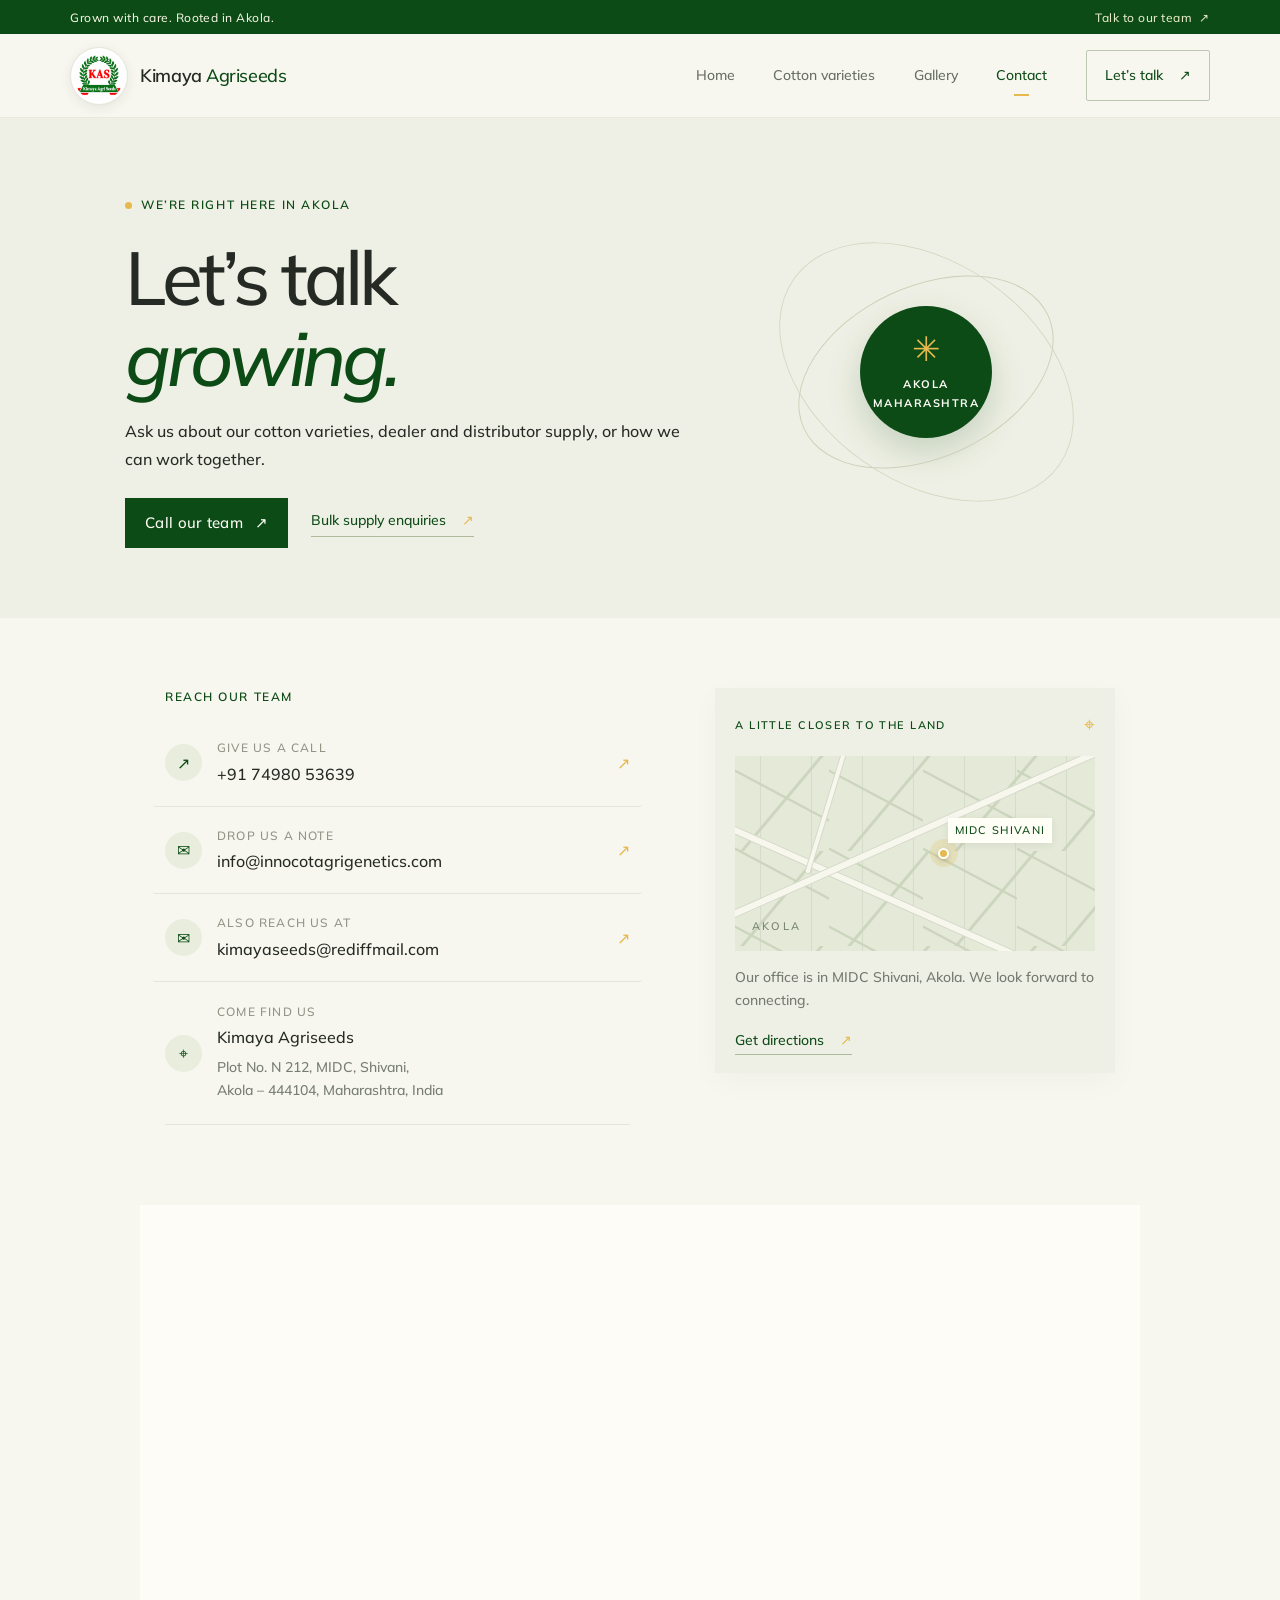
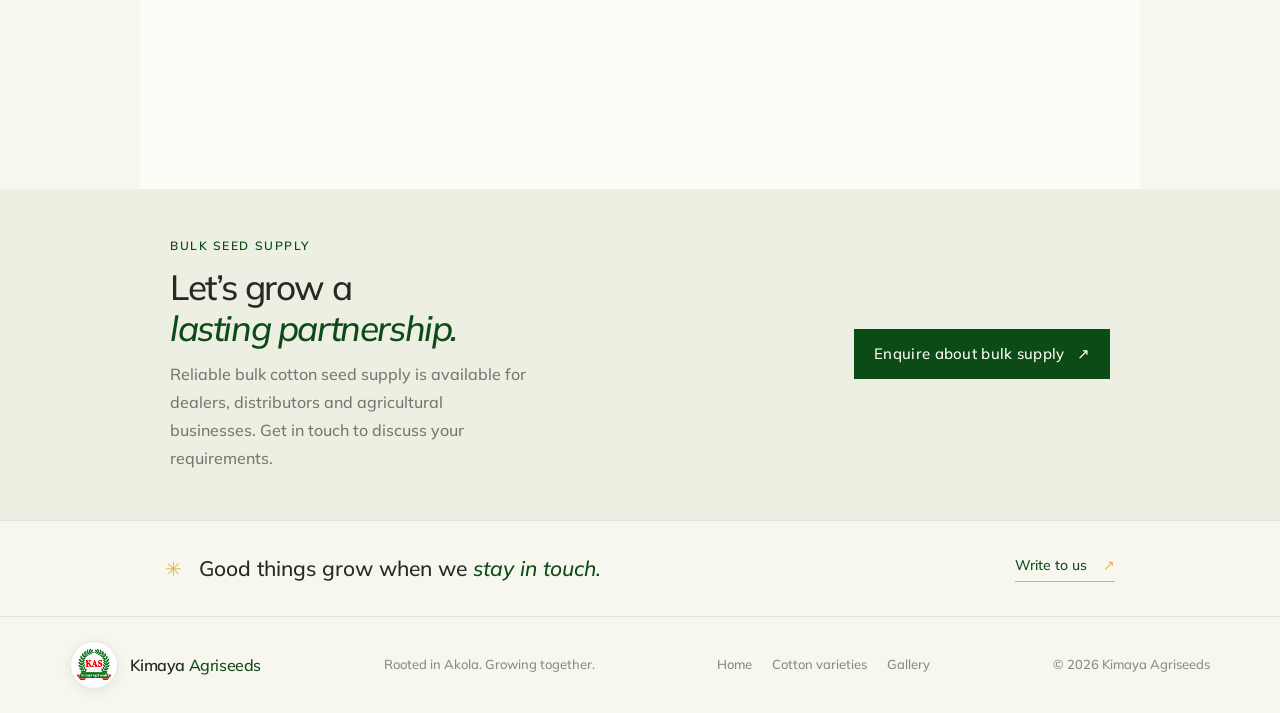
==== commit d3583178: "Add photo gallery with field and community stories" ====
--- a/contact.html
+++ b/contact.html
@@ -1,5 +1,5 @@
 <!doctype html>
-<html lang="en"><head><meta charset="utf-8"><meta name="viewport" content="width=device-width, initial-scale=1"><meta name="theme-color" content="#f7f7ef"><meta name="description" content="Contact Kimaya Agriseeds in Akola, Maharashtra. Call, email, or find our office in MIDC Shivani."><title>Contact — Kimaya Agriseeds</title><link rel="icon" href="kimaya-emblem.png"><link rel="stylesheet" href="styles.css"></head><body><div class="topline"><span>Grown with care. Rooted in Akola.</span><a href="tel:+917498053639">Talk to our team&nbsp; ↗</a></div><header class="header"><a class="brand" href="index.html"><img src="kimaya-emblem.png" alt="Kimaya Agri Seeds emblem"><span>Kimaya <b>Agriseeds</b></span></a><button class="menu-toggle" aria-label="Open navigation" aria-expanded="false">☰</button><nav class="nav"><a href="index.html">Home</a><a href="products.html">Cotton varieties</a><a class="active" href="contact.html">Contact</a><a class="nav-cta" href="contact.html">Let’s talk <span>↗</span></a></nav></header><main><section class="contact-hero"><div><p class="eyebrow"><i></i> WE’RE RIGHT HERE IN AKOLA</p><h1>Let’s talk<br><em>growing.</em></h1><p>Ask us about our cotton varieties, dealer and distributor supply, or how we can work together.</p><div class="contact-hero-actions"><a class="button button-dark" href="tel:+917498053639">Call our team <span>↗</span></a><a class="text-link" href="#bulk-supply">Bulk supply enquiries <span>↗</span></a></div></div><div class="contact-orbit"><div class="orbit orbit-one"></div><div class="orbit orbit-two"></div><div class="orbit-center">✳<span>AKOLA<br>MAHARASHTRA</span></div></div></section><section class="contact-grid"><div class="contact-details"><p class="eyebrow">REACH OUR TEAM</p><a class="contact-card" href="tel:+917498053639"><span class="contact-icon">↗</span><span><small>GIVE US A CALL</small><b>+91 74980 53639</b></span><span class="card-arrow">↗</span></a><a class="contact-card" href="mailto:info@innocotagrigenetics.com"><span class="contact-icon">✉</span><span><small>DROP US A NOTE</small><b>info@innocotagrigenetics.com</b></span><span class="card-arrow">↗</span></a><a class="contact-card" href="mailto:kimayaseeds@rediffmail.com"><span class="contact-icon">✉</span><span><small>ALSO REACH US AT</small><b>kimayaseeds@rediffmail.com</b></span><span class="card-arrow">↗</span></a><div class="address-card"><span class="contact-icon">⌖</span><span><small>COME FIND US</small><b>Kimaya Agriseeds</b><span class="address-text">Plot No. N 212, MIDC, Shivani,<br>Akola – 444104, Maharashtra, India</span></span></div></div><div class="visit-card"><div class="visit-top"><span class="eyebrow">A LITTLE CLOSER TO THE LAND</span><span class="map-pin">⌖</span></div><div class="map-graphic"><div class="map-grid"></div><span class="map-road road-a"></span><span class="map-road road-b"></span><span class="map-road road-c"></span><span class="map-pulse"><i></i></span><span class="map-label">MIDC SHIVANI</span><span class="map-town">AKOLA</span></div><p>Our office is in MIDC Shivani, Akola. We look forward to connecting.</p><a class="text-link" href="https://www.google.com/maps/search/?api=1&query=Plot+No.+N+212%2C+MIDC%2C+Shivani%2C+Akola+444104%2C+India" target="_blank" rel="noopener">Get directions <span>↗</span></a></div></section><section class="contact-form-section" id="send-enquiry"><div class="form-intro"><p class="eyebrow"><i></i> SEND AN ENQUIRY</p><h2>How can we<br><em>help you grow?</em></h2><p>Tell us a little about what you need. Our team can follow up about cotton varieties, product details, or bulk supply.</p><div class="form-direct"><span>Prefer email?</span><a href="mailto:info@innocotagrigenetics.com">Write to our team <b>↗</b></a></div></div><form class="contact-form" id="contact-form"><div class="form-status" id="form-status" role="status" aria-live="polite" hidden></div><label class="hp-field" aria-hidden="true">Leave this field empty<input name="company_website" tabindex="-1" autocomplete="off"></label><div class="form-row"><label>Full name<input name="name" autocomplete="name" required maxlength="100" placeholder="Your name"></label><label>Email address<input name="email" type="email" autocomplete="email" required maxlength="150" placeholder="you@example.com"></label></div><div class="form-row"><label>Phone number <span>(optional)</span><input name="phone" type="tel" autocomplete="tel" maxlength="30" placeholder="+91"></label><label>What can we help with?<select name="enquiry" required><option value="" disabled selected>Select an enquiry</option><option>Farmer / product enquiry</option><option>Dealer bulk supply</option><option>Distributor partnership</option><option>Other</option></select></label></div><label>Your message<textarea name="message" required maxlength="2000" rows="5" placeholder="Write your message here..."></textarea></label><div class="form-submit-row"><button class="button button-dark" type="submit">Prepare your enquiry <span>↗</span></button><p class="form-note">Your enquiry will be stored and shared with our team so we can reply.</p></div></form></section><section class="bulk-contact" id="bulk-supply"><div><p class="eyebrow">BULK SEED SUPPLY</p><h2>Let’s grow a<br><em>lasting partnership.</em></h2><p>Reliable bulk cotton seed supply is available for dealers, distributors and agricultural businesses. Get in touch to discuss your requirements.</p></div><a class="button button-dark" href="mailto:info@innocotagrigenetics.com?subject=Bulk%20Cotton%20Seed%20Supply%20Enquiry">Enquire about bulk supply <span>↗</span></a></section><section class="contact-bottom"><span>✳</span><p>Good things grow when we <em>stay in touch.</em></p><a class="text-link" href="mailto:info@innocotagrigenetics.com">Write to us <span>↗</span></a></section></main><footer class="footer"><a class="brand footer-brand" href="index.html"><img src="kimaya-emblem.png" alt=""><span>Kimaya <b>Agriseeds</b></span></a><span>Rooted in Akola. Growing together.</span><div><a href="index.html">Home</a><a href="products.html">Cotton varieties</a></div><small>© 2026 Kimaya Agriseeds</small></footer><script src="supabase-config.js"></script><script src="script.js"></script><script>
+<html lang="en"><head><meta charset="utf-8"><meta name="viewport" content="width=device-width, initial-scale=1"><meta name="theme-color" content="#f7f7ef"><meta name="description" content="Contact Kimaya Agriseeds in Akola, Maharashtra. Call, email, or find our office in MIDC Shivani."><title>Contact — Kimaya Agriseeds</title><link rel="icon" href="kimaya-emblem.png"><link rel="stylesheet" href="styles.css"></head><body><div class="topline"><span>Grown with care. Rooted in Akola.</span><a href="tel:+917498053639">Talk to our team&nbsp; ↗</a></div><header class="header"><a class="brand" href="index.html"><img src="kimaya-emblem.png" alt="Kimaya Agri Seeds emblem"><span>Kimaya <b>Agriseeds</b></span></a><button class="menu-toggle" aria-label="Open navigation" aria-expanded="false">☰</button><nav class="nav"><a href="index.html">Home</a><a href="products.html">Cotton varieties</a><a href="gallery.html">Gallery</a><a class="active" href="contact.html">Contact</a><a class="nav-cta" href="contact.html">Let’s talk <span>↗</span></a></nav></header><main><section class="contact-hero"><div><p class="eyebrow"><i></i> WE’RE RIGHT HERE IN AKOLA</p><h1>Let’s talk<br><em>growing.</em></h1><p>Ask us about our cotton varieties, dealer and distributor supply, or how we can work together.</p><div class="contact-hero-actions"><a class="button button-dark" href="tel:+917498053639">Call our team <span>↗</span></a><a class="text-link" href="#bulk-supply">Bulk supply enquiries <span>↗</span></a></div></div><div class="contact-orbit"><div class="orbit orbit-one"></div><div class="orbit orbit-two"></div><div class="orbit-center">✳<span>AKOLA<br>MAHARASHTRA</span></div></div></section><section class="contact-grid"><div class="contact-details"><p class="eyebrow">REACH OUR TEAM</p><a class="contact-card" href="tel:+917498053639"><span class="contact-icon">↗</span><span><small>GIVE US A CALL</small><b>+91 74980 53639</b></span><span class="card-arrow">↗</span></a><a class="contact-card" href="mailto:info@innocotagrigenetics.com"><span class="contact-icon">✉</span><span><small>DROP US A NOTE</small><b>info@innocotagrigenetics.com</b></span><span class="card-arrow">↗</span></a><a class="contact-card" href="mailto:kimayaseeds@rediffmail.com"><span class="contact-icon">✉</span><span><small>ALSO REACH US AT</small><b>kimayaseeds@rediffmail.com</b></span><span class="card-arrow">↗</span></a><div class="address-card"><span class="contact-icon">⌖</span><span><small>COME FIND US</small><b>Kimaya Agriseeds</b><span class="address-text">Plot No. N 212, MIDC, Shivani,<br>Akola – 444104, Maharashtra, India</span></span></div></div><div class="visit-card"><div class="visit-top"><span class="eyebrow">A LITTLE CLOSER TO THE LAND</span><span class="map-pin">⌖</span></div><div class="map-graphic"><div class="map-grid"></div><span class="map-road road-a"></span><span class="map-road road-b"></span><span class="map-road road-c"></span><span class="map-pulse"><i></i></span><span class="map-label">MIDC SHIVANI</span><span class="map-town">AKOLA</span></div><p>Our office is in MIDC Shivani, Akola. We look forward to connecting.</p><a class="text-link" href="https://www.google.com/maps/search/?api=1&query=Plot+No.+N+212%2C+MIDC%2C+Shivani%2C+Akola+444104%2C+India" target="_blank" rel="noopener">Get directions <span>↗</span></a></div></section><section class="contact-form-section" id="send-enquiry"><div class="form-intro"><p class="eyebrow"><i></i> SEND AN ENQUIRY</p><h2>How can we<br><em>help you grow?</em></h2><p>Tell us a little about what you need. Our team can follow up about cotton varieties, product details, or bulk supply.</p><div class="form-direct"><span>Prefer email?</span><a href="mailto:info@innocotagrigenetics.com">Write to our team <b>↗</b></a></div></div><form class="contact-form" id="contact-form"><div class="form-status" id="form-status" role="status" aria-live="polite" hidden></div><label class="hp-field" aria-hidden="true">Leave this field empty<input name="company_website" tabindex="-1" autocomplete="off"></label><div class="form-row"><label>Full name<input name="name" autocomplete="name" required maxlength="100" placeholder="Your name"></label><label>Email address<input name="email" type="email" autocomplete="email" required maxlength="150" placeholder="you@example.com"></label></div><div class="form-row"><label>Phone number <span>(optional)</span><input name="phone" type="tel" autocomplete="tel" maxlength="30" placeholder="+91"></label><label>What can we help with?<select name="enquiry" required><option value="" disabled selected>Select an enquiry</option><option>Farmer / product enquiry</option><option>Dealer bulk supply</option><option>Distributor partnership</option><option>Other</option></select></label></div><label>Your message<textarea name="message" required maxlength="2000" rows="5" placeholder="Write your message here..."></textarea></label><div class="form-submit-row"><button class="button button-dark" type="submit">Prepare your enquiry <span>↗</span></button><p class="form-note">Your enquiry will be stored and shared with our team so we can reply.</p></div></form></section><section class="bulk-contact" id="bulk-supply"><div><p class="eyebrow">BULK SEED SUPPLY</p><h2>Let’s grow a<br><em>lasting partnership.</em></h2><p>Reliable bulk cotton seed supply is available for dealers, distributors and agricultural businesses. Get in touch to discuss your requirements.</p></div><a class="button button-dark" href="mailto:info@innocotagrigenetics.com?subject=Bulk%20Cotton%20Seed%20Supply%20Enquiry">Enquire about bulk supply <span>↗</span></a></section><section class="contact-bottom"><span>✳</span><p>Good things grow when we <em>stay in touch.</em></p><a class="text-link" href="mailto:info@innocotagrigenetics.com">Write to us <span>↗</span></a></section></main><footer class="footer"><a class="brand footer-brand" href="index.html"><img src="kimaya-emblem.png" alt=""><span>Kimaya <b>Agriseeds</b></span></a><span>Rooted in Akola. Growing together.</span><div><a href="index.html">Home</a><a href="products.html">Cotton varieties</a><a href="gallery.html">Gallery</a></div><small>© 2026 Kimaya Agriseeds</small></footer><script src="supabase-config.js"></script><script src="script.js"></script><script>
   window.si = window.si || function () { (window.siq = window.siq || []).push(arguments); };
 </script>
 <script defer src="/_vercel/speed-insights/script.js"></script></body></html>
--- a/styles.css
+++ b/styles.css
@@ -250,3 +250,110 @@
 .orbit-center{width:132px;height:132px;font-size:34px;line-height:1;color:var(--rust);background:var(--forest);box-shadow:0 14px 34px #0C4B162e}
 .orbit-center span{font-size:11px;font-weight:700;line-height:1.65;letter-spacing:.14em;color:var(--white);margin-top:9px}
 @media(max-width:760px){.orbit-center{width:122px;height:122px;font-size:31px}.orbit-center span{font-size:10px}}
+
+
+/* Field-inspired depth and pointer lighting. Kept deliberately subtle for a calm, editorial feel. */
+.hero-product-visual{isolation:isolate;transform:translateZ(0);--pointer-x:50%;--pointer-y:50%;transition:box-shadow .5s ease,transform .7s cubic-bezier(.2,.75,.25,1)}
+.hero-product-visual:before{content:"";position:absolute;z-index:1;inset:0;pointer-events:none;background:radial-gradient(circle at var(--pointer-x) var(--pointer-y),#fff8 0,transparent 34%);opacity:.48;mix-blend-mode:screen;transition:opacity .4s ease}
+.hero-product-visual img{transform:scale(1.015) translate3d(var(--depth-x,0),var(--depth-y,0),0);transition:transform .8s cubic-bezier(.2,.75,.25,1),filter .55s ease;will-change:transform}
+.hero-product-visual:hover{box-shadow:0 24px 58px #19371a20}
+.hero-product-visual:hover img{filter:saturate(1.045) contrast(1.015)}
+.home-category-card,.home-hybrid-product,.gallery-card,.proof-slot,.contact-card,.visit-card{position:relative;isolation:isolate;overflow:hidden}
+.home-category-card:after,.home-hybrid-product:after,.gallery-card:after,.proof-slot:after,.contact-card:after,.visit-card:after{content:"";position:absolute;z-index:-1;inset:0;pointer-events:none;opacity:0;background:radial-gradient(280px circle at var(--pointer-x,50%) var(--pointer-y,50%),#fff9,transparent 65%);transition:opacity .35s ease}
+.home-category-card:hover:after,.home-hybrid-product:hover:after,.gallery-card:hover:after,.proof-slot:hover:after,.contact-card:hover:after,.visit-card:hover:after{opacity:.42}
+.button-dark{position:relative;overflow:hidden;isolation:isolate;transition:transform .28s cubic-bezier(.2,.75,.25,1),background-color .28s ease,box-shadow .28s ease}
+.button-dark:before{content:"";position:absolute;inset:-20% auto -20% -45%;width:35%;z-index:-1;background:linear-gradient(90deg,transparent,#ffffff35,transparent);transform:skewX(-22deg);transition:left .55s ease}
+.button-dark:hover{box-shadow:0 9px 22px #0c4b1630}
+.button-dark:hover:before{left:120%}
+.field-visual-tag{backdrop-filter:blur(8px);background:#f7f6efc9;border:1px solid #ffffff8c;padding:10px 13px;border-radius:2px}
+@media(max-width:760px){.hero-product-visual img{transform:scale(1.01)}.hero-product-visual:hover{box-shadow:none}}
+@media(hover:none),(pointer:coarse){.hero-product-visual:before,.home-category-card:after,.home-hybrid-product:after,.gallery-card:after,.proof-slot:after,.contact-card:after,.visit-card:after{display:none}.hero-product-visual img{transform:none}}
+@media(prefers-reduced-motion:reduce){.hero-product-visual,.hero-product-visual img,.hero-product-visual:before,.home-category-card:after,.home-hybrid-product:after,.gallery-card:after,.proof-slot:after,.contact-card:after,.visit-card:after,.button-dark,.button-dark:before{transition:none!important;transform:none!important}}
+
+
+/* Seed-processing journey */
+.seed-process-section{background:#eef1e6;padding:84px 5.5%;overflow:hidden}
+.seed-process-inner{max-width:1120px;margin:0 auto;display:grid;grid-template-columns:.8fr 1fr;gap:6%;align-items:center}
+.seed-process-copy{max-width:430px}
+.seed-process-copy .eyebrow{margin-bottom:18px}
+.seed-process-copy h2{font:500 clamp(38px,4.3vw,52px)/1.12 var(--serif);letter-spacing:-.045em;margin:0 0 17px}
+.seed-process-copy h2 em{font-weight:500;color:var(--forest)}
+.seed-process-intro{font-size:12px;line-height:1.9;color:#697166;max-width:375px;margin:0 0 26px}
+.process-detail{border-left:2px solid var(--rust);padding:3px 0 3px 18px;min-height:115px}
+.process-count{font-size:9px;letter-spacing:.16em;color:#9a7b2b}
+.process-detail h3{font:500 22px var(--serif);color:var(--forest);margin:7px 0}
+.process-detail p{font-size:11px;line-height:1.8;color:#687064;margin:0;max-width:340px}
+.process-hint{font-size:9px;color:#848a7d;letter-spacing:.035em;margin:20px 0 0}
+.process-hint span{color:#bd9332;margin-right:6px}
+.process-wheel{position:relative;width:min(100%,460px);aspect-ratio:1;margin:0 auto;isolation:isolate}
+.process-orbit{position:absolute;inset:10%;border:1px dashed #25827899;border-radius:50%;animation:process-orbit-drift 36s linear infinite}
+.process-orbit:before,.process-orbit:after{content:"";position:absolute;width:7px;height:7px;border-radius:50%;background:#b99a4c;box-shadow:0 0 0 5px #b99a4c1f}
+.process-orbit:before{top:13%;left:10%}
+.process-orbit:after{right:9%;bottom:16%;background:#1e8176;box-shadow:0 0 0 5px #1e81761f}
+.process-wheel-center{position:absolute;left:50%;top:50%;transform:translate(-50%,-50%);width:36%;aspect-ratio:1;border-radius:50%;background:#fdfcf7;box-shadow:0 18px 46px #273c241b;display:flex;flex-direction:column;align-items:center;justify-content:center;color:var(--forest);line-height:1.5}
+.process-wheel-center span{font-size:8px;letter-spacing:.2em;color:#89917f}
+.process-wheel-center b{font-size:13px;letter-spacing:.1em}
+.process-wheel-center i{font-style:normal;color:var(--rust);font-size:21px;margin-top:5px}
+.process-step{position:absolute;z-index:1;width:25%;aspect-ratio:1;border-radius:50%;border:1px solid #ffffffc9;background:#fdfcf7d9;color:#43513d;display:flex;flex-direction:column;align-items:center;justify-content:center;gap:7px;cursor:pointer;box-shadow:0 8px 25px #2e432012;backdrop-filter:blur(5px);transition:transform .3s cubic-bezier(.2,.75,.25,1),background-color .3s ease,border-color .3s ease,box-shadow .3s ease,color .3s ease}
+.process-step span{font-size:8px;letter-spacing:.16em;color:#ac8c3c}
+.process-step b{font-size:11px;font-weight:700}
+.process-step:hover,.process-step:focus-visible,.process-step.is-active{transform:scale(1.08);border-color:#258278;background:#f9fbf4;box-shadow:0 12px 30px #1b65531e;color:var(--forest)}
+.process-step:focus-visible{outline:3px solid #e5b94d;outline-offset:4px}
+.process-step-cleaning{top:20%;left:2%}
+.process-step-drying{top:0;left:50%;transform:translateX(-50%)}
+.process-step-drying:hover,.process-step-drying:focus-visible,.process-step-drying.is-active{transform:translateX(-50%) scale(1.08)}
+.process-step-grading{top:32%;right:0}
+.process-step-treating{right:13%;bottom:0}
+.process-step-packaging{left:13%;bottom:0}
+@keyframes process-orbit-drift{to{rotate:360deg}}
+@media(max-width:850px){.seed-process-inner{grid-template-columns:1fr;gap:28px}.seed-process-copy{max-width:650px}.process-wheel{width:min(100%,420px)}}
+@media(max-width:760px){.seed-process-section{padding:62px 7%}.seed-process-copy h2{font-size:clamp(36px,9vw,47px)}.process-wheel{width:min(100%,390px)}.process-step{width:27%;gap:5px}.process-step b{font-size:10px}.process-step-cleaning{left:0}.process-step-grading{right:0}.process-step-treating{right:9%;bottom:1%}.process-step-packaging{left:9%;bottom:1%}}
+@media(max-width:400px){.process-step{width:29%}.process-step b{font-size:9px}.process-step span{font-size:7px}.process-wheel-center b{font-size:11px}}
+@keyframes process-orbit-drift{to{transform:rotate(360deg)}}
+
+/* Give each variety card a defined image inset and a calmer gap before its copy. */
+.hybrid-card{padding:14px 14px 0}
+.hybrid-image{height:226px;padding:15px;margin:0;border-radius:2px;background:#e9ecdd}
+.hybrid-image img{width:100%;height:100%;object-fit:contain}
+.hybrid-info{padding:20px 8px 23px}
+.hybrid-info>span{display:block;margin-bottom:4px}
+.hybrid-info h3{margin:8px 0 14px}
+.hybrid-info>p{margin:11px 0 0}
+@media(max-width:760px){.hybrid-card{padding:11px 11px 0}.hybrid-image{height:clamp(165px,43vw,220px);padding:12px}.hybrid-info{padding:18px 5px 20px}.hybrid-info h3{margin:7px 0 12px}}
+@media(max-width:430px){.hybrid-card{padding:9px 9px 0}.hybrid-image{height:205px}.hybrid-info{padding:16px 4px 19px}}
+@media(prefers-reduced-motion:reduce){.process-orbit{animation:none}.process-step{transition:none}}
+
+
+/* Warm, consistent photo treatment for the real growing-season story. */
+.journey-gallery .gallery-card{overflow:hidden;border-radius:4px;box-shadow:0 8px 26px #243b2010;transition:transform .35s cubic-bezier(.2,.75,.25,1),box-shadow .35s ease}
+.journey-gallery .gallery-card:hover{transform:translateY(-5px);box-shadow:0 16px 34px #243b2018}
+.journey-gallery .gallery-art{position:relative;background:#e2e7d8}
+.journey-gallery .gallery-art:after{content:"";position:absolute;inset:40% 0 0;pointer-events:none;background:linear-gradient(180deg,transparent,#1627191c);opacity:.55;transition:opacity .35s ease}
+.journey-gallery .gallery-art img{filter:saturate(.92) contrast(.98);transform:scale(1.015);transition:transform .7s cubic-bezier(.2,.75,.25,1),filter .5s ease}
+.journey-gallery .gallery-card:hover .gallery-art img{filter:saturate(1.04) contrast(1.01);transform:scale(1.055)}
+.journey-gallery .gallery-card:hover .gallery-art:after{opacity:.24}
+.journey-gallery .gallery-card figcaption{background:#fdfcf7}
+@media(prefers-reduced-motion:reduce){.journey-gallery .gallery-card,.journey-gallery .gallery-art:after,.journey-gallery .gallery-art img{transition:none!important}.journey-gallery .gallery-card:hover,.journey-gallery .gallery-card:hover .gallery-art img{transform:none}}
+
+
+/* R&D feature: calm botanical illustration, ready for the photo gallery to come later. */
+.rd-section{max-width:1120px;display:grid;grid-template-columns:1.08fr .92fr;gap:8%;align-items:center;padding:94px 5% 98px;scroll-margin-top:30px}
+.rd-copy .eyebrow{margin-bottom:17px}
+.rd-copy h2{font:500 clamp(36px,4.1vw,49px)/1.14 var(--serif);letter-spacing:-.045em;margin:0 0 20px}
+.rd-copy h2 em{font-weight:500;color:var(--forest)}
+.rd-copy>p:not(.eyebrow){color:#687064;font-size:11px;line-height:1.9;max-width:510px;margin:0 0 13px}
+.rd-feature{position:relative;min-height:360px;background:linear-gradient(145deg,#eef0e4,#e4e9d8);border:1px solid #dfe4d6;display:flex;flex-direction:column;justify-content:space-between;padding:20px 22px;overflow:hidden}
+.rd-feature:before{content:"";position:absolute;width:270px;height:270px;right:-95px;top:-115px;border-radius:50%;background:#e4b94d1c}
+.rd-feature-index{position:relative;z-index:1;font-size:8px;letter-spacing:.18em;color:#75816c}
+.rd-botanical{position:absolute;inset:34px 13% 34px;display:grid;place-items:center}
+.rd-botanical svg{width:min(100%,260px);height:auto;overflow:visible}
+.rd-botanical circle{fill:#f7f6ef50;stroke:#c7d0bd;stroke-width:1}
+.rd-stem,.rd-leaf,.rd-vein{fill:none;stroke:#557451;stroke-width:3;stroke-linecap:round;stroke-linejoin:round}
+.rd-leaf{fill:#728e63;stroke:#557451;stroke-width:1.5}
+.rd-leaf-two{fill:#9bac73}
+.rd-leaf-three{fill:#899b69}
+.rd-vein{stroke:#dfe8d2;stroke-width:1.5}
+.rd-feature-caption{position:relative;z-index:1;padding-top:15px;border-top:1px solid #cbd4c1;display:flex;flex-direction:column;gap:7px}
+.rd-feature-caption span{font-size:8px;letter-spacing:.15em;color:#6c7865}
+.rd-feature-caption b{font-size:17px;font-weight:500;color:var(--forest)}
+@media(max-width:760px){.rd-section{grid-template-columns:1fr;gap:26px;padding:65px 7%}.rd-copy h2{font-size:clamp(36px,9vw,46px)}.rd-feature{min-height:300px}.rd-botanical{inset:28px 15%}}
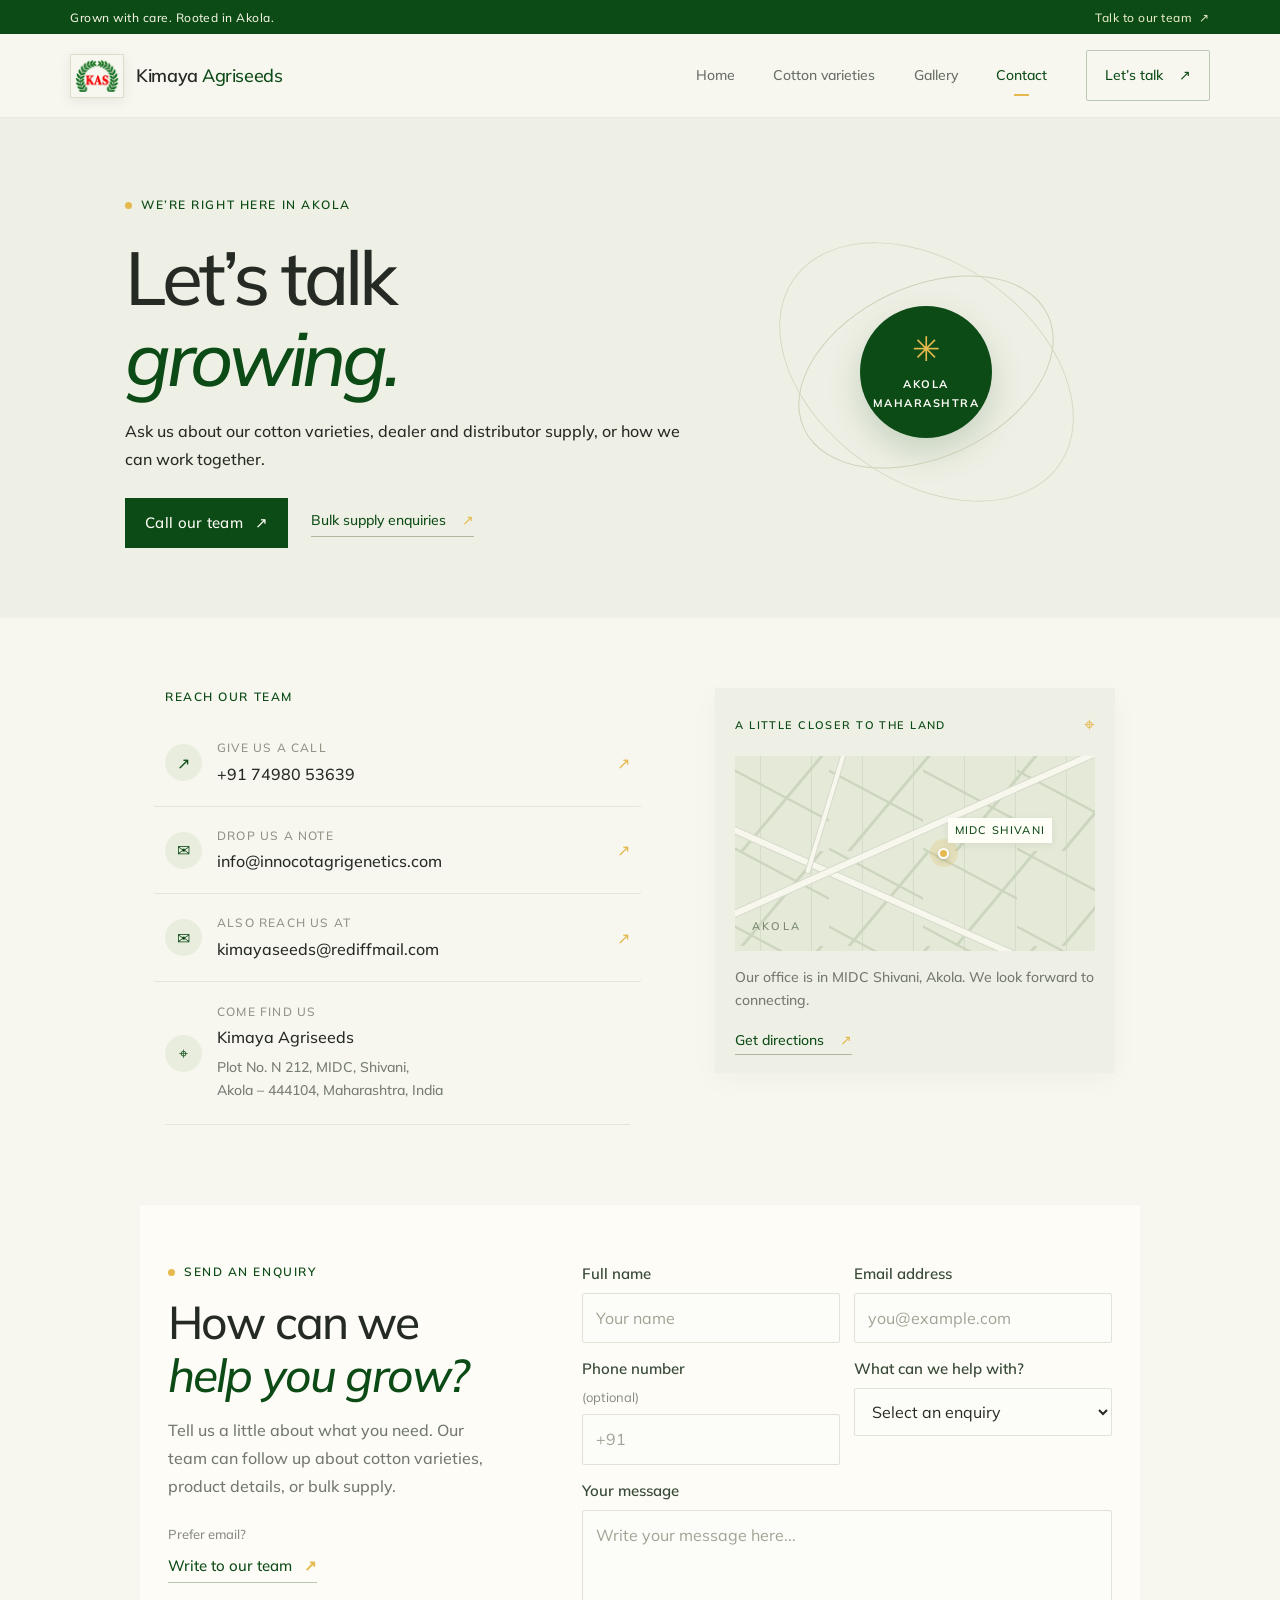
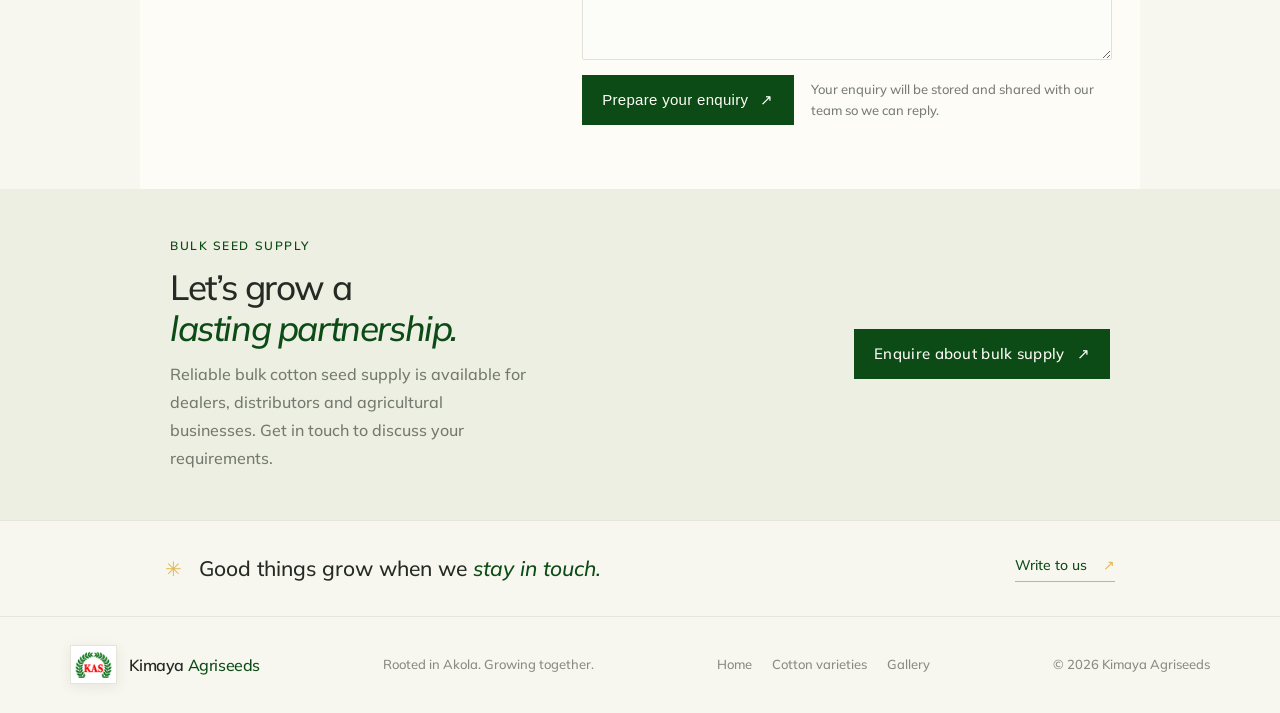
==== commit 855e335c: "Use the company KAS emblem across the website" ====
--- a/contact.html
+++ b/contact.html
@@ -1,5 +1,5 @@
 <!doctype html>
-<html lang="en"><head><meta charset="utf-8"><meta name="viewport" content="width=device-width, initial-scale=1"><meta name="theme-color" content="#f7f7ef"><meta name="description" content="Contact Kimaya Agriseeds in Akola, Maharashtra. Call, email, or find our office in MIDC Shivani."><title>Contact — Kimaya Agriseeds</title><link rel="icon" href="kimaya-emblem.png"><link rel="stylesheet" href="styles.css"></head><body><div class="topline"><span>Grown with care. Rooted in Akola.</span><a href="tel:+917498053639">Talk to our team&nbsp; ↗</a></div><header class="header"><a class="brand" href="index.html"><img src="kimaya-emblem.png" alt="Kimaya Agri Seeds emblem"><span>Kimaya <b>Agriseeds</b></span></a><button class="menu-toggle" aria-label="Open navigation" aria-expanded="false">☰</button><nav class="nav"><a href="index.html">Home</a><a href="products.html">Cotton varieties</a><a href="gallery.html">Gallery</a><a class="active" href="contact.html">Contact</a><a class="nav-cta" href="contact.html">Let’s talk <span>↗</span></a></nav></header><main><section class="contact-hero"><div><p class="eyebrow"><i></i> WE’RE RIGHT HERE IN AKOLA</p><h1>Let’s talk<br><em>growing.</em></h1><p>Ask us about our cotton varieties, dealer and distributor supply, or how we can work together.</p><div class="contact-hero-actions"><a class="button button-dark" href="tel:+917498053639">Call our team <span>↗</span></a><a class="text-link" href="#bulk-supply">Bulk supply enquiries <span>↗</span></a></div></div><div class="contact-orbit"><div class="orbit orbit-one"></div><div class="orbit orbit-two"></div><div class="orbit-center">✳<span>AKOLA<br>MAHARASHTRA</span></div></div></section><section class="contact-grid"><div class="contact-details"><p class="eyebrow">REACH OUR TEAM</p><a class="contact-card" href="tel:+917498053639"><span class="contact-icon">↗</span><span><small>GIVE US A CALL</small><b>+91 74980 53639</b></span><span class="card-arrow">↗</span></a><a class="contact-card" href="mailto:info@innocotagrigenetics.com"><span class="contact-icon">✉</span><span><small>DROP US A NOTE</small><b>info@innocotagrigenetics.com</b></span><span class="card-arrow">↗</span></a><a class="contact-card" href="mailto:kimayaseeds@rediffmail.com"><span class="contact-icon">✉</span><span><small>ALSO REACH US AT</small><b>kimayaseeds@rediffmail.com</b></span><span class="card-arrow">↗</span></a><div class="address-card"><span class="contact-icon">⌖</span><span><small>COME FIND US</small><b>Kimaya Agriseeds</b><span class="address-text">Plot No. N 212, MIDC, Shivani,<br>Akola – 444104, Maharashtra, India</span></span></div></div><div class="visit-card"><div class="visit-top"><span class="eyebrow">A LITTLE CLOSER TO THE LAND</span><span class="map-pin">⌖</span></div><div class="map-graphic"><div class="map-grid"></div><span class="map-road road-a"></span><span class="map-road road-b"></span><span class="map-road road-c"></span><span class="map-pulse"><i></i></span><span class="map-label">MIDC SHIVANI</span><span class="map-town">AKOLA</span></div><p>Our office is in MIDC Shivani, Akola. We look forward to connecting.</p><a class="text-link" href="https://www.google.com/maps/search/?api=1&query=Plot+No.+N+212%2C+MIDC%2C+Shivani%2C+Akola+444104%2C+India" target="_blank" rel="noopener">Get directions <span>↗</span></a></div></section><section class="contact-form-section" id="send-enquiry"><div class="form-intro"><p class="eyebrow"><i></i> SEND AN ENQUIRY</p><h2>How can we<br><em>help you grow?</em></h2><p>Tell us a little about what you need. Our team can follow up about cotton varieties, product details, or bulk supply.</p><div class="form-direct"><span>Prefer email?</span><a href="mailto:info@innocotagrigenetics.com">Write to our team <b>↗</b></a></div></div><form class="contact-form" id="contact-form"><div class="form-status" id="form-status" role="status" aria-live="polite" hidden></div><label class="hp-field" aria-hidden="true">Leave this field empty<input name="company_website" tabindex="-1" autocomplete="off"></label><div class="form-row"><label>Full name<input name="name" autocomplete="name" required maxlength="100" placeholder="Your name"></label><label>Email address<input name="email" type="email" autocomplete="email" required maxlength="150" placeholder="you@example.com"></label></div><div class="form-row"><label>Phone number <span>(optional)</span><input name="phone" type="tel" autocomplete="tel" maxlength="30" placeholder="+91"></label><label>What can we help with?<select name="enquiry" required><option value="" disabled selected>Select an enquiry</option><option>Farmer / product enquiry</option><option>Dealer bulk supply</option><option>Distributor partnership</option><option>Other</option></select></label></div><label>Your message<textarea name="message" required maxlength="2000" rows="5" placeholder="Write your message here..."></textarea></label><div class="form-submit-row"><button class="button button-dark" type="submit">Prepare your enquiry <span>↗</span></button><p class="form-note">Your enquiry will be stored and shared with our team so we can reply.</p></div></form></section><section class="bulk-contact" id="bulk-supply"><div><p class="eyebrow">BULK SEED SUPPLY</p><h2>Let’s grow a<br><em>lasting partnership.</em></h2><p>Reliable bulk cotton seed supply is available for dealers, distributors and agricultural businesses. Get in touch to discuss your requirements.</p></div><a class="button button-dark" href="mailto:info@innocotagrigenetics.com?subject=Bulk%20Cotton%20Seed%20Supply%20Enquiry">Enquire about bulk supply <span>↗</span></a></section><section class="contact-bottom"><span>✳</span><p>Good things grow when we <em>stay in touch.</em></p><a class="text-link" href="mailto:info@innocotagrigenetics.com">Write to us <span>↗</span></a></section></main><footer class="footer"><a class="brand footer-brand" href="index.html"><img src="kimaya-emblem.png" alt=""><span>Kimaya <b>Agriseeds</b></span></a><span>Rooted in Akola. Growing together.</span><div><a href="index.html">Home</a><a href="products.html">Cotton varieties</a><a href="gallery.html">Gallery</a></div><small>© 2026 Kimaya Agriseeds</small></footer><script src="supabase-config.js"></script><script src="script.js"></script><script>
+<html lang="en"><head><meta charset="utf-8"><meta name="viewport" content="width=device-width, initial-scale=1"><meta name="theme-color" content="#f7f7ef"><meta name="description" content="Contact Kimaya Agriseeds in Akola, Maharashtra. Call, email, or find our office in MIDC Shivani."><title>Contact — Kimaya Agriseeds</title><link rel="icon" href="kimaya-kas-mark.png"><link rel="stylesheet" href="styles.css"></head><body><div class="topline"><span>Grown with care. Rooted in Akola.</span><a href="tel:+917498053639">Talk to our team&nbsp; ↗</a></div><header class="header"><a class="brand" href="index.html"><img src="kimaya-kas-mark.png" alt="Kimaya Agri Seeds emblem"><span>Kimaya <b>Agriseeds</b></span></a><button class="menu-toggle" aria-label="Open navigation" aria-expanded="false">☰</button><nav class="nav"><a href="index.html">Home</a><a href="products.html">Cotton varieties</a><a href="gallery.html">Gallery</a><a class="active" href="contact.html">Contact</a><a class="nav-cta" href="contact.html">Let’s talk <span>↗</span></a></nav></header><main><section class="contact-hero"><div><p class="eyebrow"><i></i> WE’RE RIGHT HERE IN AKOLA</p><h1>Let’s talk<br><em>growing.</em></h1><p>Ask us about our cotton varieties, dealer and distributor supply, or how we can work together.</p><div class="contact-hero-actions"><a class="button button-dark" href="tel:+917498053639">Call our team <span>↗</span></a><a class="text-link" href="#bulk-supply">Bulk supply enquiries <span>↗</span></a></div></div><div class="contact-orbit"><div class="orbit orbit-one"></div><div class="orbit orbit-two"></div><div class="orbit-center">✳<span>AKOLA<br>MAHARASHTRA</span></div></div></section><section class="contact-grid"><div class="contact-details"><p class="eyebrow">REACH OUR TEAM</p><a class="contact-card" href="tel:+917498053639"><span class="contact-icon">↗</span><span><small>GIVE US A CALL</small><b>+91 74980 53639</b></span><span class="card-arrow">↗</span></a><a class="contact-card" href="mailto:info@innocotagrigenetics.com"><span class="contact-icon">✉</span><span><small>DROP US A NOTE</small><b>info@innocotagrigenetics.com</b></span><span class="card-arrow">↗</span></a><a class="contact-card" href="mailto:kimayaseeds@rediffmail.com"><span class="contact-icon">✉</span><span><small>ALSO REACH US AT</small><b>kimayaseeds@rediffmail.com</b></span><span class="card-arrow">↗</span></a><div class="address-card"><span class="contact-icon">⌖</span><span><small>COME FIND US</small><b>Kimaya Agriseeds</b><span class="address-text">Plot No. N 212, MIDC, Shivani,<br>Akola – 444104, Maharashtra, India</span></span></div></div><div class="visit-card"><div class="visit-top"><span class="eyebrow">A LITTLE CLOSER TO THE LAND</span><span class="map-pin">⌖</span></div><div class="map-graphic"><div class="map-grid"></div><span class="map-road road-a"></span><span class="map-road road-b"></span><span class="map-road road-c"></span><span class="map-pulse"><i></i></span><span class="map-label">MIDC SHIVANI</span><span class="map-town">AKOLA</span></div><p>Our office is in MIDC Shivani, Akola. We look forward to connecting.</p><a class="text-link" href="https://www.google.com/maps/search/?api=1&query=Plot+No.+N+212%2C+MIDC%2C+Shivani%2C+Akola+444104%2C+India" target="_blank" rel="noopener">Get directions <span>↗</span></a></div></section><section class="contact-form-section" id="send-enquiry"><div class="form-intro"><p class="eyebrow"><i></i> SEND AN ENQUIRY</p><h2>How can we<br><em>help you grow?</em></h2><p>Tell us a little about what you need. Our team can follow up about cotton varieties, product details, or bulk supply.</p><div class="form-direct"><span>Prefer email?</span><a href="mailto:info@innocotagrigenetics.com">Write to our team <b>↗</b></a></div></div><form class="contact-form" id="contact-form"><div class="form-status" id="form-status" role="status" aria-live="polite" hidden></div><label class="hp-field" aria-hidden="true">Leave this field empty<input name="company_website" tabindex="-1" autocomplete="off"></label><div class="form-row"><label>Full name<input name="name" autocomplete="name" required maxlength="100" placeholder="Your name"></label><label>Email address<input name="email" type="email" autocomplete="email" required maxlength="150" placeholder="you@example.com"></label></div><div class="form-row"><label>Phone number <span>(optional)</span><input name="phone" type="tel" autocomplete="tel" maxlength="30" placeholder="+91"></label><label>What can we help with?<select name="enquiry" required><option value="" disabled selected>Select an enquiry</option><option>Farmer / product enquiry</option><option>Dealer bulk supply</option><option>Distributor partnership</option><option>Other</option></select></label></div><label>Your message<textarea name="message" required maxlength="2000" rows="5" placeholder="Write your message here..."></textarea></label><div class="form-submit-row"><button class="button button-dark" type="submit">Prepare your enquiry <span>↗</span></button><p class="form-note">Your enquiry will be stored and shared with our team so we can reply.</p></div></form></section><section class="bulk-contact" id="bulk-supply"><div><p class="eyebrow">BULK SEED SUPPLY</p><h2>Let’s grow a<br><em>lasting partnership.</em></h2><p>Reliable bulk cotton seed supply is available for dealers, distributors and agricultural businesses. Get in touch to discuss your requirements.</p></div><a class="button button-dark" href="mailto:info@innocotagrigenetics.com?subject=Bulk%20Cotton%20Seed%20Supply%20Enquiry">Enquire about bulk supply <span>↗</span></a></section><section class="contact-bottom"><span>✳</span><p>Good things grow when we <em>stay in touch.</em></p><a class="text-link" href="mailto:info@innocotagrigenetics.com">Write to us <span>↗</span></a></section></main><footer class="footer"><a class="brand footer-brand" href="index.html"><img src="kimaya-kas-mark.png" alt=""><span>Kimaya <b>Agriseeds</b></span></a><span>Rooted in Akola. Growing together.</span><div><a href="index.html">Home</a><a href="products.html">Cotton varieties</a><a href="gallery.html">Gallery</a></div><small>© 2026 Kimaya Agriseeds</small></footer><script src="supabase-config.js"></script><script src="script.js"></script><script>
   window.si = window.si || function () { (window.siq = window.siq || []).push(arguments); };
 </script>
 <script defer src="/_vercel/speed-insights/script.js"></script></body></html>
--- a/styles.css
+++ b/styles.css
@@ -357,3 +357,8 @@
 .rd-feature-caption span{font-size:8px;letter-spacing:.15em;color:#6c7865}
 .rd-feature-caption b{font-size:17px;font-weight:500;color:var(--forest)}
 @media(max-width:760px){.rd-section{grid-template-columns:1fr;gap:26px;padding:65px 7%}.rd-copy h2{font-size:clamp(36px,9vw,46px)}.rd-feature{min-height:300px}.rd-botanical{inset:28px 15%}}
+
+/* Use the supplied KAS crest with the readable wordmark in site navigation. */
+.brand img{width:54px;height:44px;object-fit:contain;border-radius:0;mix-blend-mode:multiply}
+.footer-brand img{width:47px;height:39px}
+@media(max-width:760px){.brand img{width:48px;height:40px}.footer-brand img{width:42px;height:35px}}
